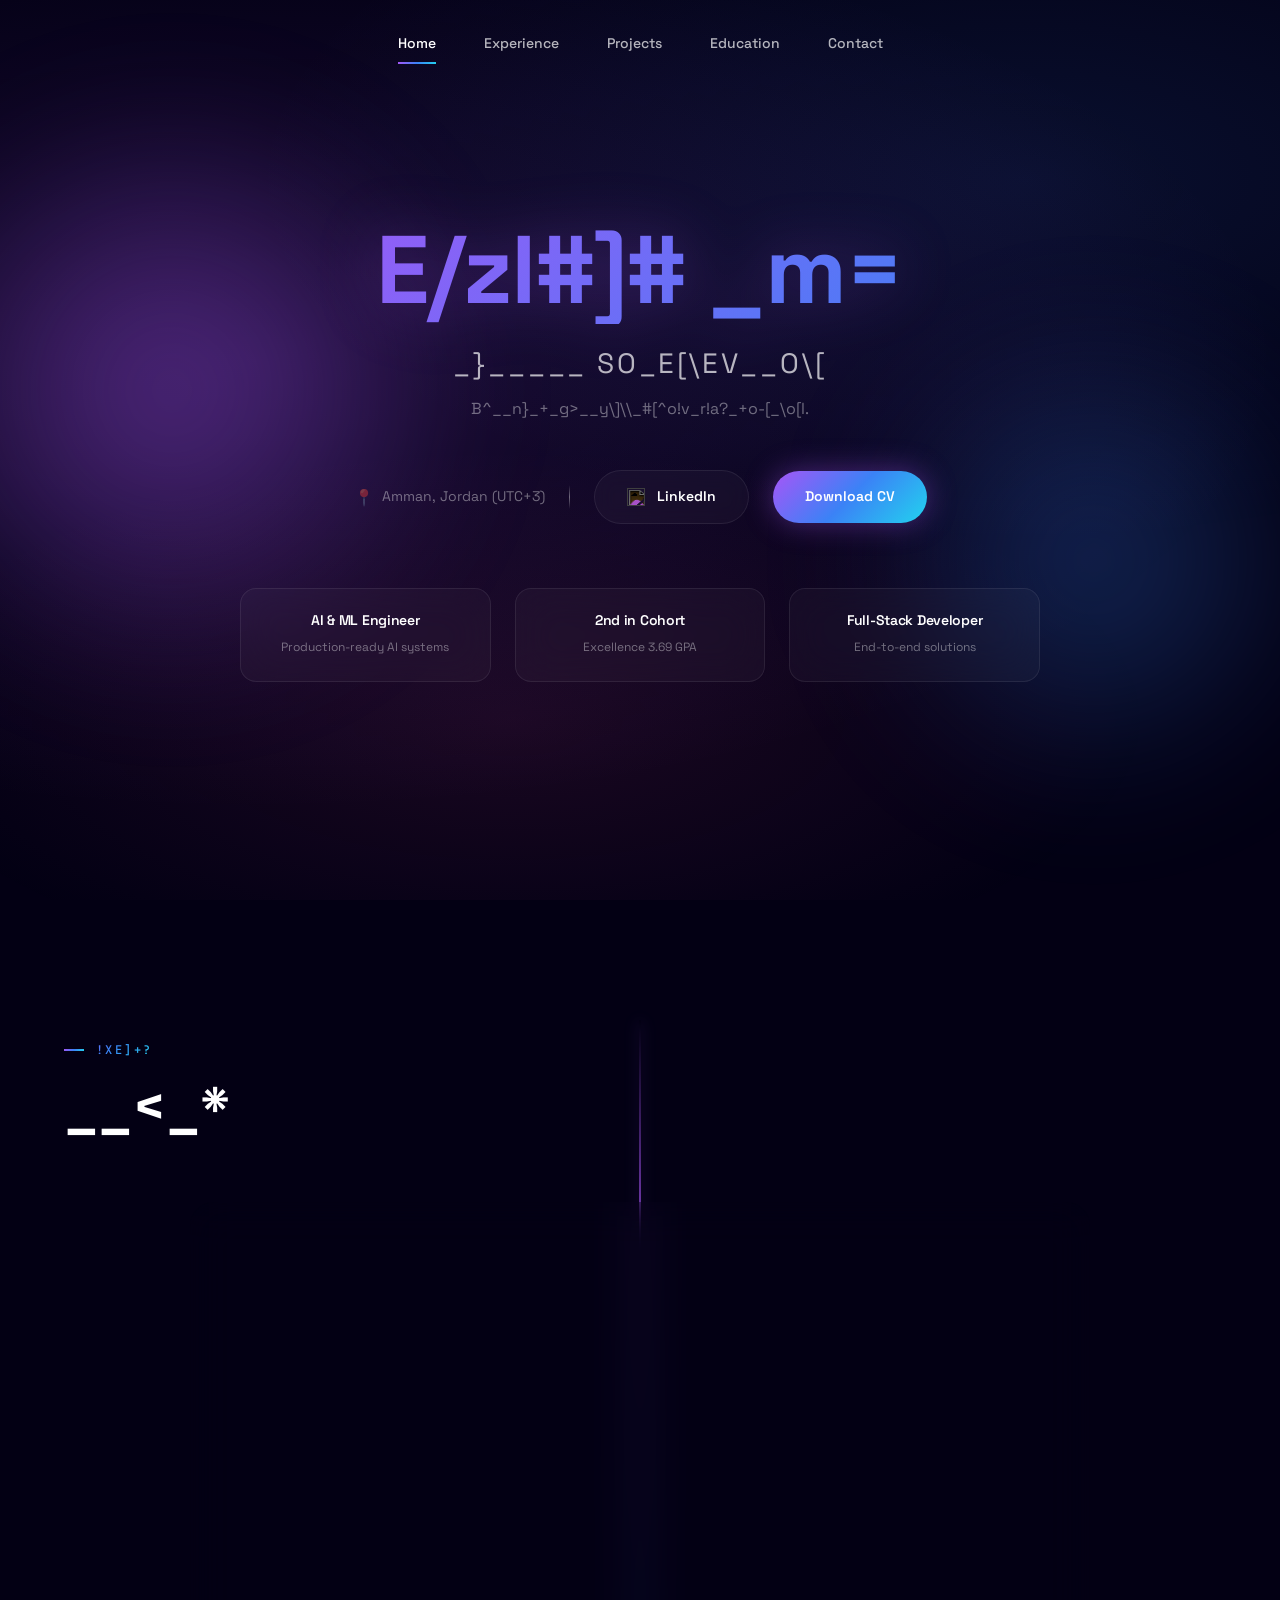
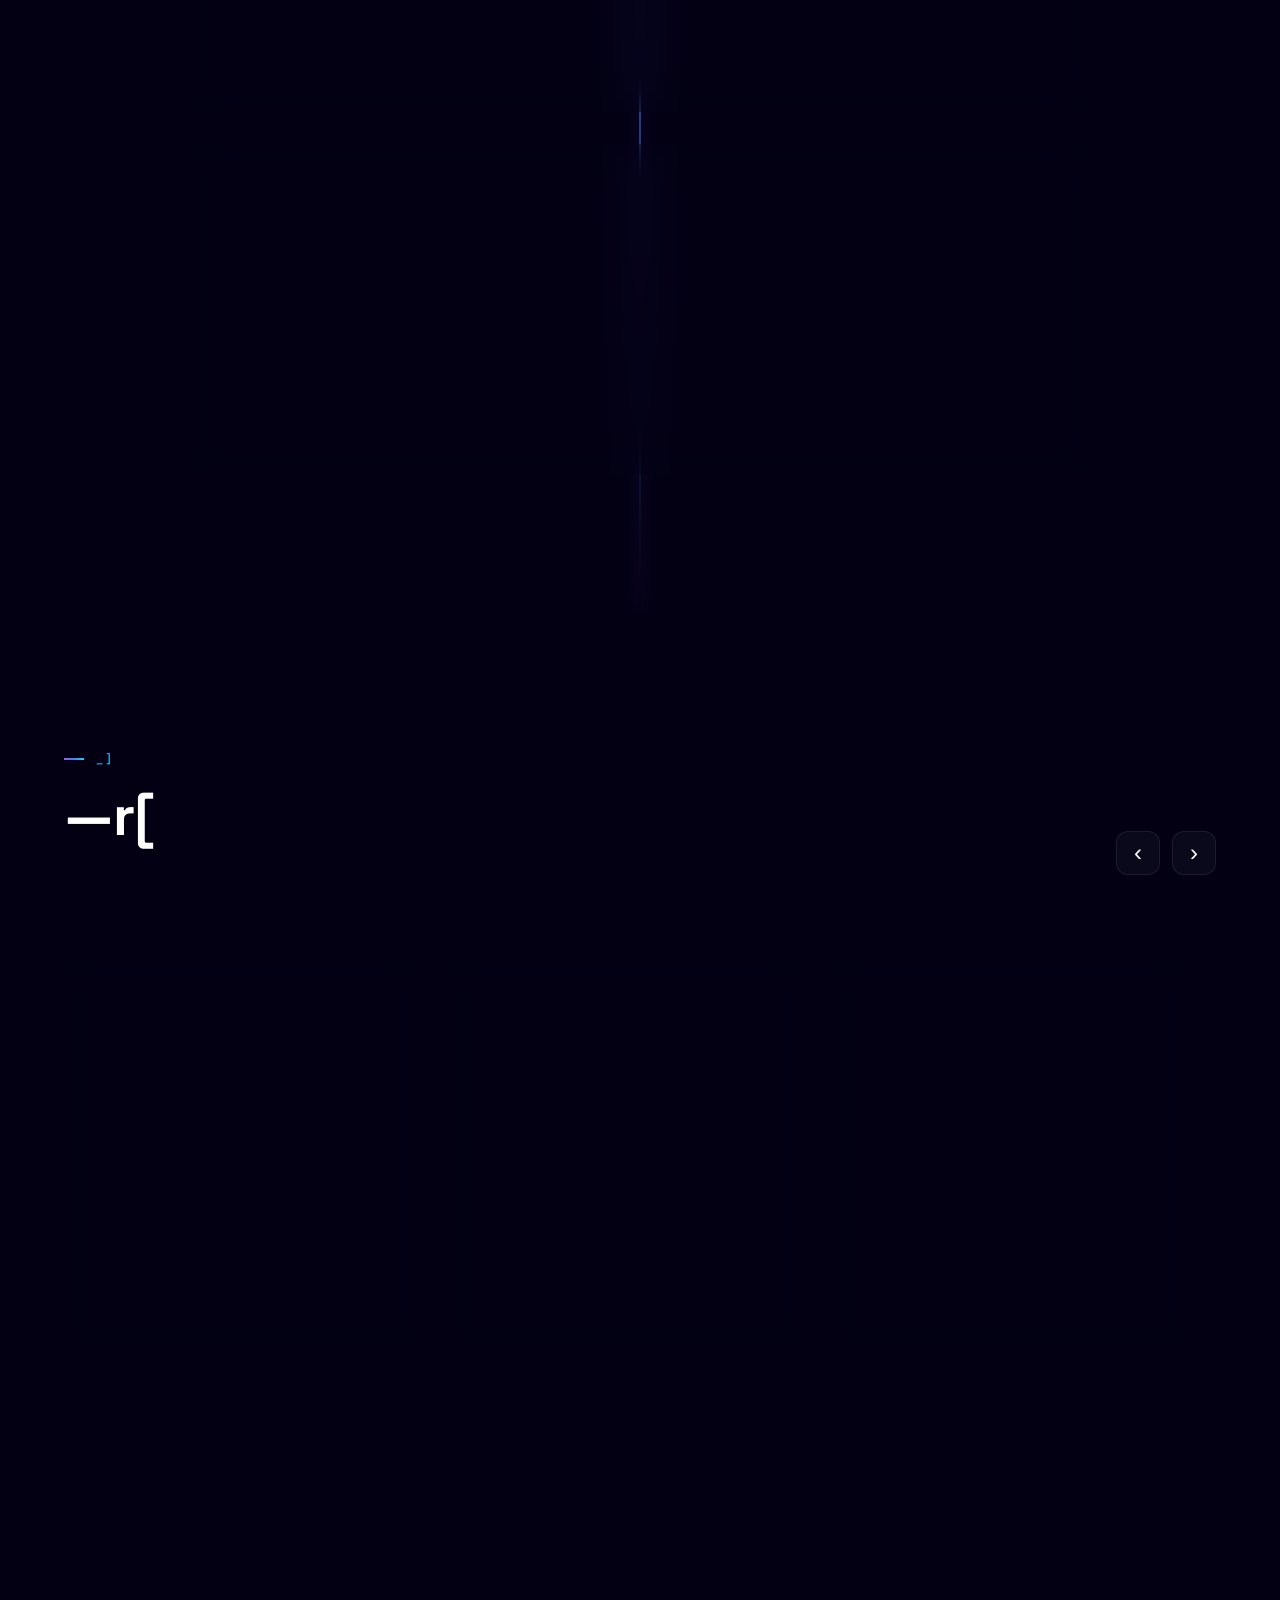
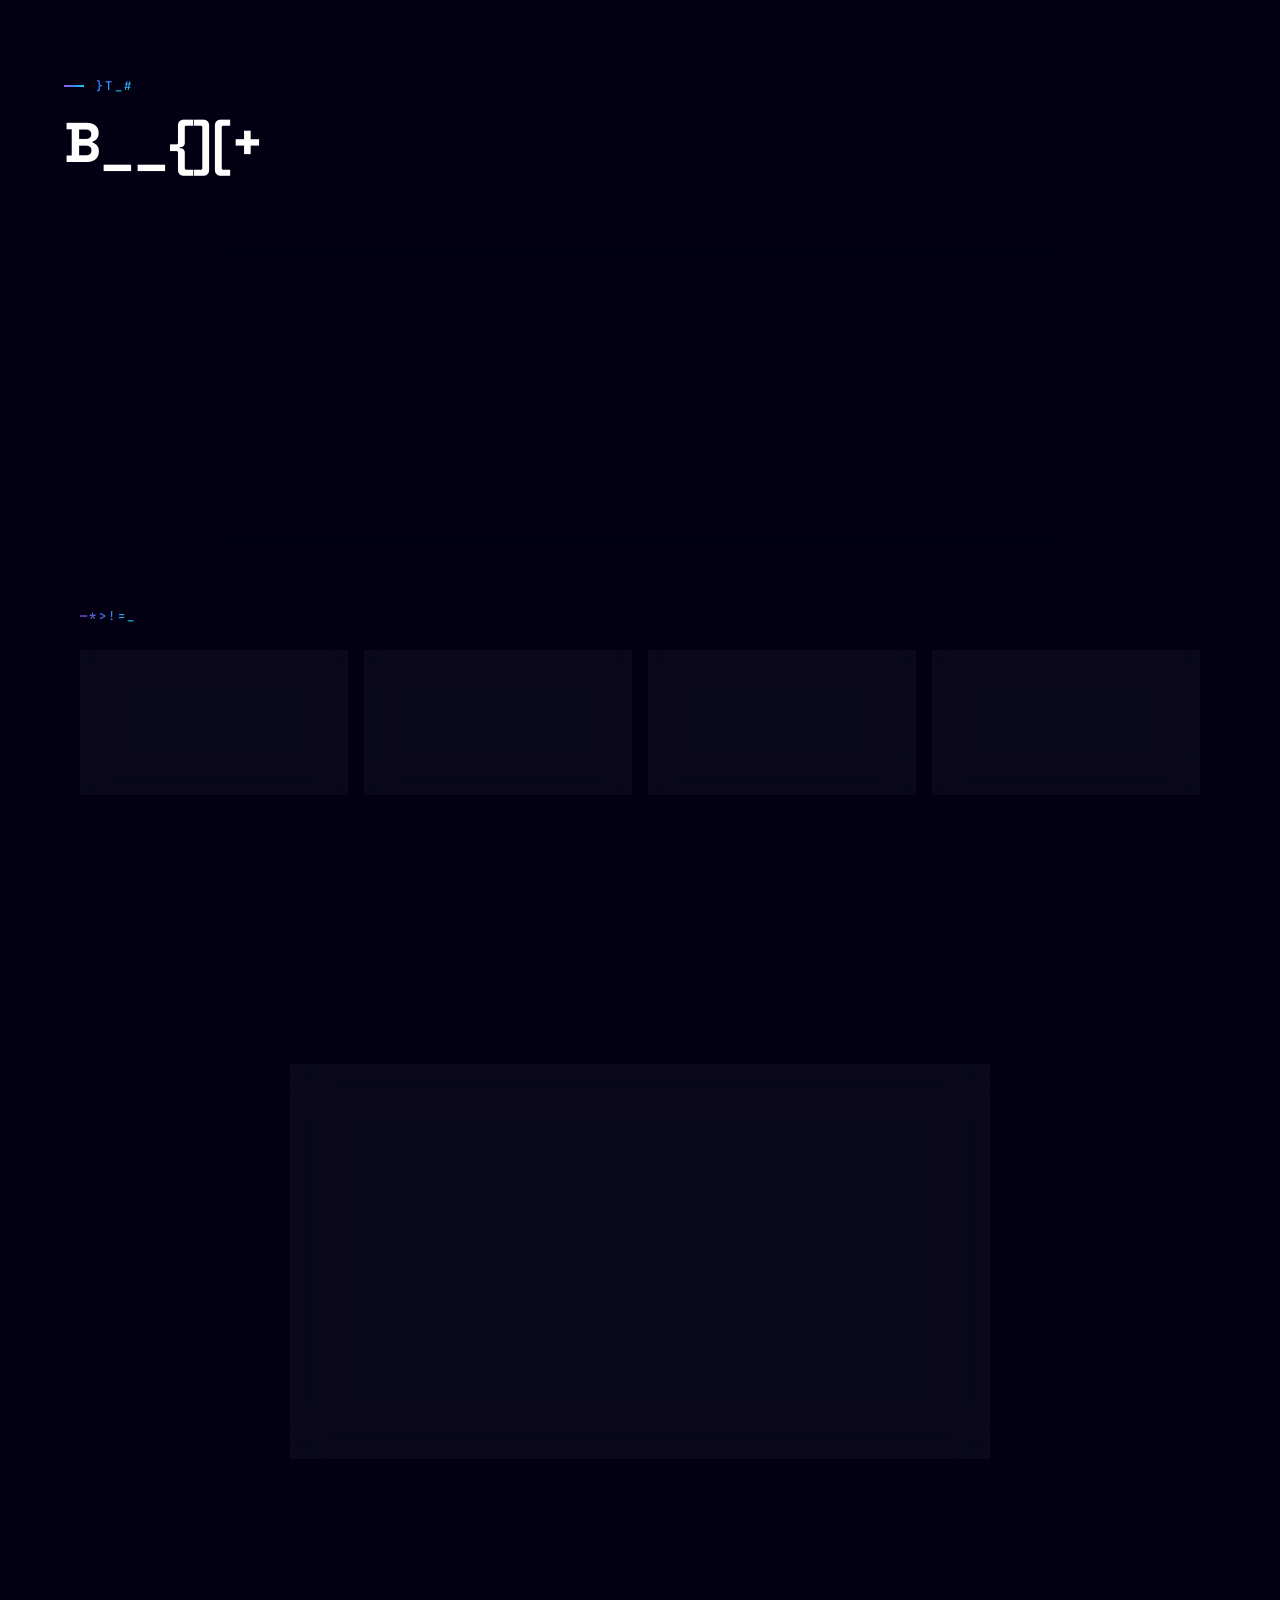
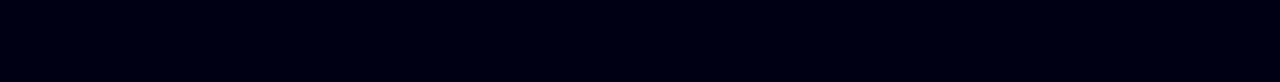
==== index.html @ a1250dee "Update achievements and education highlights in index.html Refined wording and punctuation in the ac" ====
<!DOCTYPE html>
<html lang="en">
<head>
  <meta charset="UTF-8">
  <meta name="viewport" content="width=device-width, initial-scale=1.0">
  <meta name="description" content="Ezzaldeen Hamdan · AI Engineer and Software Developer specializing in production-ready AI systems, machine learning, and full-stack development.">
  <meta name="theme-color" content="#09090b">
  <title>Ezzaldeen Hamdan | AI Engineer</title>
  <link rel="stylesheet" href="styles.css">
</head>
<body>
  <section id="particle-container"></section>

  <header>
    <nav>
      <a href="#hero" class="nav-link">Home</a>
      <a href="#experience" class="nav-link">Experience</a>
      <a href="#projects" class="nav-link">Projects</a>
      <a href="#education" class="nav-link">Education</a>
      <a href="#cta" class="nav-link">Contact</a>
    </nav>
  </header>

  <main>
    <section id="hero">
      <div class="hero-content">
        <h1 class="hero-name">Ezzaldeen Hamdan</h1>
        <p class="hero-title">AI Engineer · Software Developer</p>
        <p class="hero-tagline">Building intelligent systems that solve real-world problems.</p>

        <div class="hero-meta">
          <span class="location fade-in">Amman, Jordan (UTC+3)</span>
          <span class="meta-divider fade-in"></span>
          <a href="https://www.linkedin.com/in/ezzhamdan/" target="_blank" rel="noopener noreferrer" class="btn btn-secondary fade-in">
            <img src="https://cdn.jsdelivr.net/npm/simple-icons@v9/icons/linkedin.svg" alt="" class="icon" aria-hidden="true">
            LinkedIn
          </a>
          <a href="Ezzaldeen_Hamdan_AI_Engineer_CV.pdf" download class="btn btn-primary fade-in">
            Download CV
          </a>
        </div>

        <div class="hero-cards-wrapper">
          <div class="highlights">
            <div class="highlight-card fade-in">
              <h3>AI & ML Engineer</h3>
              <p>Production-ready AI systems</p>
            </div>
            <div class="highlight-card fade-in">
              <h3>2nd in Cohort</h3>
              <p>Excellence 3.69 GPA</p>
            </div>
            <div class="highlight-card fade-in">
              <h3>Full-Stack Developer</h3>
              <p>End-to-end solutions</p>
            </div>
          </div>
        </div>
      </div>
    </section>

    <section id="experience">
      <div class="container">
        <span class="section-label">Experience</span>
        <h2 class="section-title">Where I've Worked</h2>

        <div class="experience-list">
          <article class="experience-card fade-in">
            <div class="card-top-section">
              <img src="images/Altibbi.png" alt="Altibbi Logo" class="company-logo">
              <div class="card-header-info">
                <div class="experience-header">
                  <div>
                    <h3>Artificial Intelligence Engineer</h3>
                    <p class="experience-company">Altibbi</p>
                  </div>
                  <span class="experience-period">Sep 2025 – Jan 2026</span>
                </div>
                <div class="tech-tags">
                  <span class="tech-tag">NLP</span>
                  <span class="tech-tag">LLM</span>
                  <span class="tech-tag">RAG</span>
                  <span class="tech-tag">MLOps</span>
                  <span class="tech-tag">Python</span>
                  <span class="tech-tag">Docker</span>
                </div>
              </div>
            </div>
            <ul class="achievements">              
              <li>Built ETL pipeline for 10+ MySQL tables with data cleaning, content consolidation, and resumable processing.</li>
              <li>Created embedding workflow with batching, hashing, caching, and storage of 100k+ vectors in ChromaDB.</li>
              <li>Reduced detection from 3 hours to 15 minutes by building rapid engine with cosine similarity and star clustering.</li>
              <li>Added safeguards, read-only DB access, metadata handling, Streamlit UI, and config-based automated runs.</li>
              <li>Built web-scraping pipeline to collect and chunk 15,000+ Altibbi news and articles with fault tolerance.</li>
              <li>Designed and deployed embedding pipeline storing vectors in both Milvus and Qdrant for semantic search.</li>
              <li> Implemented 3-layer RAG stack (classification, refinement, retrieval) with OpenAI models and source citation.</li>
              <li>Set up CI/CD with Jenkins and Bitbucket, integrating Docker-based builds to streamline deployment.</li>
            </ul>
          </article>

          <article class="experience-card fade-in">
            <div class="card-top-section">
              <img src="images/IIAB.png" alt="IIAB Logo" class="company-logo">
              <div class="card-header-info">
                <div class="experience-header">
                  <div>
                    <h3>Rotational Intern</h3>
                    <p class="experience-company">Islamic International Arab Bank</p>
                  </div>
                  <span class="experience-period">Aug 2024 – Sep 2024</span>
                </div>
                <div class="tech-tags">
                  <span class="tech-tag">Oracle</span>
                  <span class="tech-tag">SDLC</span>
                  <span class="tech-tag">Database Admin</span>
                  <span class="tech-tag">Security</span>
                </div>
              </div>
            </div>
            <ul class="achievements">
              <li>Assisted in Oracle 21c installation, learned Oracle RAC, and managed backups, LTO tapes, and card issuance.</li>
              <li>Gained experience in SDLC, database administration, and middleware integration across APIs and mobile platforms.</li>
              <li>Collaborated with Quality Control on testing, iMAL, and security frameworks like ArcSight and intrusion prevention.</li>
            </ul>
          </article>
        </div>
      </div>
    </section>

    <section id="projects">
      <div class="container">
        <span class="section-label">Projects</span>
        <h2 class="section-title">Featured Work</h2>

        <div class="projects-carousel">
          <div class="carousel-controls">
            <button class="carousel-btn prev" type="button" aria-label="Previous projects">
              <span aria-hidden="true">‹</span>
            </button>
            <button class="carousel-btn next" type="button" aria-label="Next projects">
              <span aria-hidden="true">›</span>
            </button>
          </div>

          <div class="carousel-track" aria-live="polite">
            <article class="project-card fade-in">
              <div class="project-badge">
                <img src="images/Altibbi.png" alt="Altibbi Logo">
                Associated with Altibbi
              </div>
              <div class="project-header">
                <h3>Duplicates Detector System</h3>
                <div class="project-links">
                  <a href="https://github.com/EzzoHamdan/duplicate-detection-platform" target="_blank" rel="noopener noreferrer" class="project-link" aria-label="GitHub Repository">
                    <img src="https://cdn.jsdelivr.net/npm/simple-icons@v9/icons/github.svg" alt="">
                  </a>
                </div>
              </div>
              <p class="project-description">High-performance system with cosine similarity and star clustering to identify overlapping content, handling 100k+ vectors.</p>
              <div class="tech-stack">
                <span>Python</span>
                <span>Streamlit</span>
                <span>ChromaDB</span>
                <span>Docker</span>
              </div>
            </article>

            <article class="project-card fade-in">
              <div class="project-badge">
                <img src="images/Altibbi.png" alt="Altibbi Logo">
                Associated with Altibbi
              </div>
              <div class="project-header">
                <h3>Medical RAG Chatbot</h3>
                <div class="project-links">
                  <a href="https://github.com/EzzoHamdan/MedicalChatbot" target="_blank" rel="noopener noreferrer" class="project-link" aria-label="GitHub Repository">
                    <img src="https://cdn.jsdelivr.net/npm/simple-icons@v9/icons/github.svg" alt="">
                  </a>
                </div>
              </div>
              <p class="project-description">3-layer RAG stack (classification, refinement, retrieval) with OpenAI models and strict source citation for healthcare.</p>
              <div class="tech-stack">
                <span>Python</span>
                <span>MongoDB</span>
                <span>Milvus</span>
                <span>Jenkins</span>
              </div>
            </article>

            <article class="project-card fade-in">
              <div class="project-badge">
                <img src="images/AAU.png" alt="AAU Logo">
                Graduation Project
              </div>
              <div class="project-header">
                <h3>Uni-Archives</h3>
                <div class="project-links">
                  <a href="https://github.com/Uni-Archives" target="_blank" rel="noopener noreferrer" class="project-link" aria-label="GitHub Repository">
                    <img src="https://cdn.jsdelivr.net/npm/simple-icons@v9/icons/github.svg" alt="">
                  </a>
                </div>
              </div>
              <p class="project-description">Academic content-sharing platform utilizing GPT models and OCR for material analysis, with integrated payment systems.</p>
              <div class="tech-stack">
                <span>.NET Core</span>
                <span>SQL Server</span>
                <span>Bootstrap</span>
                <span>C#</span>
              </div>
            </article>

            <article class="project-card fade-in">
              <div class="project-header">
                <h3>AI Learning Engine</h3>
                <div class="project-links">
                  <a href="https://ai-learning-engine.streamlit.app/" target="_blank" rel="noopener noreferrer" class="project-link" aria-label="Live Demo">
                    <img src="https://cdn.jsdelivr.net/npm/simple-icons@v9/icons/streamlit.svg" alt="">
                  </a>
                  <a href="https://github.com/EzzoHamdan/AI-Learning-Engine" target="_blank" rel="noopener noreferrer" class="project-link" aria-label="GitHub Repository">
                    <img src="https://cdn.jsdelivr.net/npm/simple-icons@v9/icons/github.svg" alt="">
                  </a>
                </div>
              </div>
              <p class="project-description">Learning engine that transforms PDFs, Word, and PPTs into personalized study materials and exams. Features multi-model support and adaptive tools to drive deeper learning.</p>
              <div class="tech-stack">
                <span>Python</span>
                <span>LangChain</span>
                <span>Streamlit</span>
                <span>OpenAI</span>
              </div>
            </article>

            <article class="project-card fade-in">
              <div class="project-badge">
                <img src="images/AAU.png" alt="AAU Logo">
                University Project
              </div>
              <div class="project-header">
                <h3>SecureScope</h3>
                <div class="project-links">
                  <a href="https://github.com/EzzoHamdan/SecureScope" target="_blank" rel="noopener noreferrer" class="project-link" aria-label="GitHub Repository">
                    <img src="https://cdn.jsdelivr.net/npm/simple-icons@v9/icons/github.svg" alt="">
                  </a>
                </div>
              </div>
              <p class="project-description">ML-enhanced Intrusion Detection System analyzing real-time network traffic using PyShark and LightGBM.</p>
              <div class="tech-stack">
                <span>Python</span>
                <span>Machine Learning</span>
                <span>PyShark</span>
              </div>
            </article>
          </div>
        </div>
      </div>
    </section>

    <section id="education">
      <div class="container">
        <span class="section-label">Education</span>
        <h2 class="section-title">Background & Credentials</h2>

        <div class="education-layout">
          <div class="education-primary fade-in">
            <div class="card-top-section">
              <img src="images/AAU.png" alt="AAU Logo" class="company-logo">
              <div class="card-header-info">
                <div class="experience-header">
                  <div>
                    <h3>B.Sc. in Computer Science</h3>
                    <p class="edu-institution">Al-Ahliyya Amman University</p>
                  </div>
                  <span class="experience-period">2021 – 2025</span>
                </div>
                <div class="edu-meta">
                  <span class="edu-badge highlight">GPA: 3.69</span>
                </div>
              </div>
            </div>
            <ul class="edu-highlights">
              <li>Ranked 2nd in CS cohort and one of three students with an Excellence GPA.</li>
              <li>Awarded a merit-based partial academic scholarship.</li>
              <li>Member of AAU IT and the Data Science & AI Clubs.</li>
            </ul>
          </div>

          <div class="certifications-section">
            <p class="certifications-label">Certifications</p>
            <div class="certifications-grid">
              <div class="cert-card fade-in">
                <div class="cert-header">
                  <h4>Artificial Intelligence</h4>
                  <span class="cert-year">2025</span>
                </div>
                <p class="cert-issuer">Samsung Innovation Campus</p>
                <p class="cert-description">Comprehensive training in AI algorithms and deployment.</p>
              </div>

              <div class="cert-card fade-in">
                <div class="cert-header">
                  <h4>Agentic AI Certificate</h4>
                  <span class="cert-year">2025</span>
                </div>
                <p class="cert-issuer">SHAI</p>
                <p class="cert-description">Advanced specialization in autonomous agent systems.</p>
              </div>

              <div class="cert-card fade-in">
                <div class="cert-header">
                  <h4>GitHub Foundations</h4>
                  <span class="cert-year">2025</span>
                </div>
                <p class="cert-issuer">GitHub</p>
                <p class="cert-description">Core competence in Git version control and collaboration.</p>
              </div>

              <div class="cert-card fade-in">
                <div class="cert-header">
                  <h4>EF SET English Certificate</h4>
                  <span class="cert-year">2023</span>
                </div>
                <p class="cert-issuer">EF SET – C2 Proficient</p>
                <p class="cert-description">Mastery level English proficiency certification.</p>
              </div>
            </div>
          </div>
        </div>
      </div>
    </section>

    <section id="cta">
      <div class="cta-content">
        <h2>Let's Build Something Meaningful</h2>
        <p>Open to collaborations, full-time opportunities, and interesting projects.</p>

        <div class="cta-links">
          <a href="https://www.linkedin.com/in/ezzhamdan/" target="_blank" rel="noopener noreferrer" class="cta-btn primary">
            <img src="https://cdn.jsdelivr.net/npm/simple-icons@v9/icons/linkedin.svg" alt="">
            Connect on LinkedIn
          </a>
          <a href="https://github.com/EzzoHamdan" target="_blank" rel="noopener noreferrer" class="cta-btn">
            <img src="https://cdn.jsdelivr.net/npm/simple-icons@v9/icons/github.svg" alt="">
            View GitHub
          </a>
          <a href="mailto:devezzham@gmail.com" class="cta-btn">
            <img src="https://cdn.jsdelivr.net/npm/simple-icons@v9/icons/gmail.svg" alt="">
            Send Email
          </a>
        </div>
      </div>
    </section>
  </main>

  <footer>
    <p><span id="year"></span></p>
  </footer>

  <script src="script.js"></script>
</body>
</html>
---- styles.css ----
@import url('https://fonts.googleapis.com/css2?family=Space+Grotesk:wght@300;400;500;600;700&family=JetBrains+Mono:wght@400;500&display=swap');

:root {
  --color-void: #030014;
  --color-deep: #0a0a1a;
  --color-surface: rgba(15, 15, 35, 0.6);
  --color-glass: rgba(255, 255, 255, 0.03);
  --color-glass-border: rgba(255, 255, 255, 0.08);
  --neon-purple: #a855f7;
  --neon-blue: #3b82f6;
  --neon-cyan: #22d3ee;
  --neon-pink: #ec4899;
  --neon-green: #10b981;
  --gradient-hero: linear-gradient(135deg, var(--neon-purple), var(--neon-blue), var(--neon-cyan));
  --gradient-card: linear-gradient(135deg, rgba(168, 85, 247, 0.1), rgba(59, 130, 246, 0.1));
  --gradient-glow: radial-gradient(circle at center, rgba(168, 85, 247, 0.3), transparent 70%);
  --text-primary: #ffffff;
  --text-secondary: rgba(255, 255, 255, 0.7);
  --text-muted: rgba(255, 255, 255, 0.4);
  --font-main: 'Space Grotesk', -apple-system, sans-serif;
  --font-mono: 'JetBrains Mono', monospace;
  --text-hero: clamp(2.5rem, 10vw, 6rem);
  --text-xl: clamp(2rem, 5vw, 3.5rem);
  --text-lg: clamp(1.25rem, 3vw, 1.75rem);
  --text-base: 1rem;
  --text-sm: 0.875rem;
  --text-xs: 0.75rem;
  --section-padding: clamp(5rem, 15vh, 10rem);
  --container-width: 1400px;
  --gap: clamp(1rem, 3vw, 2rem);
}

*,
*::before,
*::after {
  box-sizing: border-box;
  margin: 0;
  padding: 0;
}

html {
  scroll-behavior: smooth;
  scroll-padding-top: 120px;
}

body {
  font-family: var(--font-main);
  font-size: var(--text-base);
  line-height: 1.7;
  color: var(--text-primary);
  background: var(--color-void);
  overflow-x: hidden;
  cursor: default;
}

::selection {
  background: var(--neon-purple);
  color: white;
}

::-webkit-scrollbar {
  width: 8px;
}

::-webkit-scrollbar-track {
  background: var(--color-void);
}

::-webkit-scrollbar-thumb {
  background: linear-gradient(var(--neon-purple), var(--neon-blue));
  border-radius: 10px;
}

body::before {
  content: '';
  position: fixed;
  top: 0;
  left: 0;
  width: 100%;
  height: 100%;
  background: 
    radial-gradient(ellipse 80% 50% at 20% 40%, rgba(168, 85, 247, 0.15), transparent),
    radial-gradient(ellipse 60% 40% at 80% 20%, rgba(59, 130, 246, 0.12), transparent),
    radial-gradient(ellipse 50% 30% at 40% 80%, rgba(236, 72, 153, 0.1), transparent);
  pointer-events: none;
  z-index: -1;
  animation: nebula 20s ease-in-out infinite alternate;
}

@keyframes nebula {
  0% { opacity: 1; transform: scale(1) rotate(0deg); }
  100% { opacity: 0.8; transform: scale(1.1) rotate(3deg); }
}

#particle-container {
  position: fixed;
  top: 0;
  left: 0;
  width: 100%;
  height: 100%;
  z-index: -1;
  pointer-events: none;
}

.spanParticle {
  position: absolute;
  width: 4px;
  height: 4px;
  background: white;
  border-radius: 50%;
  box-shadow: 0 0 0 4px rgba(255, 255, 255, 0.1),
              0 0 0 8px rgba(255, 255, 255, 0.1), 
              0 0 20px rgba(255, 255, 255, 1);
  opacity: 0;
  z-index: 1;
  will-change: transform, opacity;
}

.spanParticle::before {
  content: "";
  position: absolute;
  top: 50%;
  transform: translateY(-50%);
  width: 300px;
  height: 1px;
  background: linear-gradient(90deg, currentColor, transparent);
}

@keyframes animateParticle {
  0% {
    transform: rotate(315deg) translateX(0);
    opacity: 0;
  }
  15% { opacity: 0.2; }
  25% { opacity: 0.5; }
  40% { opacity: 1; }
  65% { opacity: 0.5; }
  75% { opacity: 0.2; }
  85% { opacity: 0; }
  100% {
    transform: rotate(315deg) translateX(-1000px);
  }
}

h1, h2, h3, h4, h5, h6 {
  font-weight: 600;
  line-height: 1.1;
  letter-spacing: -0.02em;
}

a {
  color: inherit;
  text-decoration: none;
  transition: all 0.3s cubic-bezier(0.4, 0, 0.2, 1);
}

ul { list-style: none; }
img { display: block; max-width: 100%; }

.container {
  width: 100%;
  max-width: var(--container-width);
  margin: 0 auto;
  padding: 0 clamp(1.5rem, 5vw, 4rem);
}

section {
  position: relative;
  padding: var(--section-padding) 0;
}

header {
  position: fixed;
  top: 0;
  left: 0;
  right: 0;
  z-index: 1000;
  padding: 1.5rem 0;
  transition: padding 0.5s cubic-bezier(0.4, 0, 0.2, 1);
}

header::before {
  content: '';
  position: absolute;
  top: 0;
  left: 0;
  right: 0;
  bottom: 0;
  background: rgba(3, 0, 20, 0.3);
  backdrop-filter: blur(12px);
  -webkit-backdrop-filter: blur(12px);
  border-bottom: 1px solid var(--color-glass-border);
  opacity: 0;
  z-index: -1;
  transition: all 0.5s cubic-bezier(0.4, 0, 0.2, 1);
}

header.scrolled {
  padding: 1rem 0;
}

header.scrolled::before {
  opacity: 1;
}

nav {
  max-width: var(--container-width);
  margin: 0 auto;
  padding: 0 clamp(1.5rem, 5vw, 4rem);
  display: flex;
  justify-content: center;
  gap: 3rem;
}

.nav-link {
  position: relative;
  font-size: var(--text-sm);
  font-weight: 500;
  color: var(--text-secondary);
  padding: 0.5rem 0;
  overflow: hidden;
}

.nav-link::before {
  content: '';
  position: absolute;
  bottom: 0;
  left: 50%;
  width: 0;
  height: 2px;
  background: var(--gradient-hero);
  transition: all 0.4s cubic-bezier(0.4, 0, 0.2, 1);
  transform: translateX(-50%);
}

.nav-link:hover,
.nav-link.active {
  color: var(--text-primary);
}

.nav-link:hover::before,
.nav-link.active::before {
  width: 100%;
}

.nav-link::after {
  content: attr(data-text);
  position: absolute;
  top: 0;
  left: 0;
  width: 100%;
  padding: 0.5rem 0;
  background: var(--gradient-hero);
  -webkit-background-clip: text;
  background-clip: text;
  -webkit-text-fill-color: transparent;
  clip-path: inset(100% 0 0 0);
  transition: clip-path 0.4s cubic-bezier(0.4, 0, 0.2, 1);
}

.nav-link:hover::after {
  clip-path: inset(0 0 0 0);
}

main {
  position: relative;
}

#hero {
  min-height: 100vh;
  display: flex;
  align-items: center;
  justify-content: center;
  position: relative;
  overflow: hidden;
}

#hero::before {
  content: '';
  position: absolute;
  width: 600px;
  height: 600px;
  border-radius: 50%;
  background: radial-gradient(circle, rgba(168, 85, 247, 0.4), transparent 70%);
  top: 10%;
  left: -10%;
  filter: blur(60px);
  animation: float 8s ease-in-out infinite;
}

#hero::after {
  content: '';
  position: absolute;
  width: 500px;
  height: 500px;
  border-radius: 50%;
  background: radial-gradient(circle, rgba(59, 130, 246, 0.3), transparent 70%);
  bottom: 10%;
  right: -5%;
  filter: blur(60px);
  animation: float 10s ease-in-out infinite reverse;
}

@keyframes float {
  0%, 100% { transform: translate(0, 0) scale(1); }
  33% { transform: translate(30px, -30px) scale(1.05); }
  66% { transform: translate(-20px, 20px) scale(0.95); }
}

.hero-content {
  position: relative;
  z-index: 1;
  text-align: center;
  max-width: 1000px;
  width: 100%;
  padding: 0 2rem;
}

.hero-name {
  font-size: var(--text-hero);
  font-weight: 700;
  background: var(--gradient-hero);
  -webkit-background-clip: text;
  background-clip: text;
  -webkit-text-fill-color: transparent;
  background-size: 200% auto;
  animation: gradient-shift 4s ease infinite;
  margin-bottom: 1rem;
  filter: drop-shadow(0 0 30px rgba(168, 85, 247, 0.3));
}

@keyframes gradient-shift {
  0%, 100% { background-position: 0% center; }
  50% { background-position: 100% center; }
}

.hero-title {
  font-size: var(--text-lg);
  font-weight: 400;
  color: var(--text-secondary);
  margin-bottom: 0.5rem;
  letter-spacing: 0.1em;
  text-transform: uppercase;
}

.hero-tagline {
  font-size: var(--text-base);
  color: var(--text-muted);
  max-width: 700px;
  margin: 0 auto 3rem;
}

.hero-meta {
  display: flex;
  align-items: center;
  justify-content: center;
  gap: 1.5rem;
  flex-wrap: wrap;
  margin-bottom: 4rem;
}

.location {
  font-size: var(--text-sm);
  color: var(--text-muted);
  display: flex;
  align-items: center;
  gap: 0.5rem;
}

.location::before {
  content: '📍';
  font-size: 1rem;
}

.meta-divider {
  width: 1px;
  height: 24px;
  background: linear-gradient(transparent, var(--text-muted), transparent);
}

.btn {
  display: inline-flex;
  align-items: center;
  gap: 0.75rem;
  padding: 0.875rem 2rem;
  font-size: var(--text-sm);
  font-weight: 600;
  border-radius: 100px;
  position: relative;
  overflow: hidden;
  transition: all 0.4s cubic-bezier(0.4, 0, 0.2, 1);
}

.btn::before {
  content: '';
  position: absolute;
  inset: 0;
  background: var(--gradient-hero);
  opacity: 0;
  transition: opacity 0.4s;
}

.btn-primary {
  background: var(--gradient-hero);
  color: white;
  box-shadow: 0 0 30px rgba(168, 85, 247, 0.4);
}

.btn-primary:hover {
  transform: translateY(-3px) scale(1.02);
  box-shadow: 0 0 50px rgba(168, 85, 247, 0.6);
}

.btn-secondary {
  background: var(--color-glass);
  border: 1px solid var(--color-glass-border);
  color: var(--text-primary);
  backdrop-filter: blur(10px);
}

.btn-secondary:hover {
  background: rgba(255, 255, 255, 0.1);
  border-color: var(--neon-purple);
  transform: translateY(-3px);
  box-shadow: 0 0 30px rgba(168, 85, 247, 0.2);
}

.btn .icon {
  width: 18px;
  height: 18px;
  filter: invert(1);
}

.hero-cards-wrapper {
  width: 100%;
  display: flex;
  justify-content: center;
}

.highlights {
  display: grid;
  grid-template-columns: repeat(3, 1fr);
  gap: 1.5rem;
  width: 100%;
  max-width: 800px;
  margin: 0 auto;
}

.highlight-card h3 {
  position: relative;
  font-size: var(--text-sm);
  font-weight: 600;
  margin-bottom: 0.5rem;
  color: var(--text-primary);
}

.highlight-card:hover h3 {
  background: var(--gradient-hero);
  -webkit-background-clip: text;
  background-clip: text;
  -webkit-text-fill-color: transparent;
}

.highlight-card p {
  position: relative;
  font-size: var(--text-xs);
  color: var(--text-muted);
}

.section-label {
  display: inline-block;
  font-family: var(--font-mono);
  font-size: var(--text-xs);
  font-weight: 500;
  text-transform: uppercase;
  letter-spacing: 0.2em;
  background: var(--gradient-hero);
  -webkit-background-clip: text;
  background-clip: text;
  -webkit-text-fill-color: transparent;
  margin-bottom: 1rem;
  position: relative;
  padding-left: 2rem;
}

.section-label::before {
  content: '';
  position: absolute;
  left: 0;
  top: 50%;
  width: 1.25rem;
  height: 2px;
  background: var(--gradient-hero);
  transform: translateY(-50%);
}

.section-title {
  font-size: var(--text-xl);
  font-weight: 700;
  margin-bottom: 4rem;
  color: var(--text-primary);
}

#experience {
  position: relative;
}

#experience::before {
  content: '';
  position: absolute;
  left: 50%;
  top: 120px;
  bottom: 0;
  width: 2px;
  background: linear-gradient(
    180deg,
    transparent 0%,
    rgba(168, 85, 247, 0.6) 15%,
    rgba(59, 130, 246, 0.6) 50%,
    transparent 100%
  );
  transform: translateX(-50%);
  box-shadow: 0 0 15px rgba(168, 85, 247, 0.3);
}

.experience-list {
  display: flex;
  flex-direction: column;
  gap: 2rem;
  position: relative;
  max-width: 900px;
  width: 100%;
  margin: 0 auto;
}

.experience-card {
  display: flex;
  flex-direction: column;
}

.experience-content {
  display: none;
}

.experience-header {
  display: flex;
  justify-content: space-between;
  align-items: flex-start;
  gap: 1rem;
  margin-bottom: 0.5rem;
  flex-wrap: wrap;
}

.card-top-section {
  display: flex;
  gap: 2rem;
  align-items: flex-start;
}

.card-header-info {
  flex: 1;
}

.experience-card .achievements,
.education-primary .edu-highlights {
  margin-top: 1.5rem;
  width: 100%;
}

.experience-card h3 {
  font-size: var(--text-lg);
  font-weight: 600;
  color: var(--text-primary);
}

.experience-company {
  font-size: var(--text-base);
  color: var(--text-secondary);
  margin-top: 0.25rem;
  font-weight: 500;
}

.experience-period {
  font-family: var(--font-mono);
  font-size: var(--text-xs);
  color: var(--text-muted);
  padding: 0.5rem 1rem;
  background: var(--color-glass);
  border: 1px solid var(--color-glass-border);
  border-radius: 100px;
}

.tech-tags {
  display: flex;
  flex-wrap: wrap;
  gap: 0.5rem;
  margin-bottom: 1.5rem;
}

.tech-tag {
  font-family: var(--font-mono);
  font-size: var(--text-xs);
  padding: 0.4rem 0.875rem;
  background: rgba(168, 85, 247, 0.1);
  border: 1px solid rgba(168, 85, 247, 0.2);
  border-radius: 100px;
  color: var(--neon-purple);
  transition: all 0.3s;
}

.tech-tag:hover {
  background: rgba(168, 85, 247, 0.2);
  box-shadow: 0 0 20px rgba(168, 85, 247, 0.3);
}

.achievements {
  display: flex;
  flex-direction: column;
  gap: 0.75rem;
}

.achievements li {
  position: relative;
  padding-left: 1.5rem;
  font-size: var(--text-sm);
  color: var(--text-secondary);
}

.achievements li::before {
  content: '→';
  position: absolute;
  left: 0;
  color: var(--neon-purple);
  font-weight: bold;
}

#projects {
  position: relative;
}

.projects-carousel {
  position: relative;
}

.carousel-controls {
  position: absolute;
  top: -5rem;
  right: 0;
  display: flex;
  gap: 0.75rem;
}

.carousel-btn {
  width: 44px;
  height: 44px;
  display: grid;
  place-items: center;
  border-radius: 12px;
  background: var(--color-glass);
  border: 1px solid var(--color-glass-border);
  color: var(--text-primary);
  font-size: 1.5rem;
  transition: all 0.3s;
  cursor: pointer;
}

.carousel-btn:hover {
  background: rgba(255, 255, 255, 0.1);
  border-color: rgba(168, 85, 247, 0.4);
  box-shadow: 0 0 20px rgba(168, 85, 247, 0.2);
  transform: translateY(-2px);
}

.carousel-track {
  display: flex;
  gap: 2rem;
  overflow-x: auto;
  scroll-snap-type: x mandatory;
  padding: 3rem 1rem;
  scrollbar-width: none;
}

.carousel-track::-webkit-scrollbar {
  display: none;
}

.project-card,
.experience-card,
.education-primary {
  position: relative;
  padding: 2.5rem;
  background: var(--color-glass);
  backdrop-filter: blur(20px);
  -webkit-backdrop-filter: blur(20px);
  border: 1px solid var(--color-glass-border);
  border-radius: 24px;
  overflow: visible;
  transition: all 0.5s cubic-bezier(0.4, 0, 0.2, 1);
}

.project-card {
  display: flex;
  flex-direction: column;
  scroll-snap-align: start;
  flex: 0 0 calc((100% - 4rem) / 3);
}

.project-badge {
  position: absolute;
  top: 0;
  right: 1.5rem;
  transform: translateY(-50%);
  display: inline-flex;
  align-items: center;
  gap: 0.5rem;
  padding: 0.4rem 0.75rem;
  border-radius: 999px;
  background: rgba(3, 0, 20, 0.7);
  border: 1px solid rgba(168, 85, 247, 0.3);
  font-family: var(--font-mono);
  font-size: var(--text-xs);
  color: var(--text-primary);
  backdrop-filter: blur(10px);
  -webkit-backdrop-filter: blur(10px);
  box-shadow: 0 0 20px rgba(168, 85, 247, 0.2);
  z-index: 2;
}

.project-badge img {
  width: 20px;
  height: 20px;
  object-fit: contain;
}

.project-card::before,
.experience-card::before,
.education-primary::before {
  content: '';
  position: absolute;
  inset: -2px;
  background: var(--gradient-hero);
  border-radius: 26px;
  opacity: 0;
  z-index: -1;
  transition: opacity 0.5s;
}

.project-card::after,
.experience-card::after,
.education-primary::after {
  content: '';
  position: absolute;
  inset: 0;
  background: var(--color-deep);
  border-radius: 24px;
  z-index: -1;
}

.project-card:hover,
.experience-card:hover,
.education-primary:hover {
  transform: translateY(-5px) rotateX(2deg);
  box-shadow: 0 20px 40px -10px rgba(168, 85, 247, 0.3);
}

.project-card:hover::before,
.experience-card:hover::before,
.education-primary:hover::before {
  opacity: 1;
  animation: rotate-gradient 3s linear infinite;
}

@keyframes rotate-gradient {
  0% { filter: hue-rotate(0deg); }
  100% { filter: hue-rotate(360deg); }
}

.project-header {
  display: flex;
  justify-content: space-between;
  align-items: flex-start;
  gap: 1rem;
  margin-bottom: 1rem;
}

.project-card h3 {
  font-size: var(--text-lg);
  font-weight: 600;
  color: var(--text-primary);
  transition: all 0.3s;
}

.project-card:hover h3,
.experience-card:hover h3,
.education-primary:hover h3 {
  background: var(--gradient-hero);
  -webkit-background-clip: text;
  background-clip: text;
  -webkit-text-fill-color: transparent;
}

.project-links {
  display: flex;
  gap: 0.5rem;
}

.project-link {
  width: 40px;
  height: 40px;
  display: flex;
  align-items: center;
  justify-content: center;
  background: var(--color-glass);
  border: 1px solid var(--color-glass-border);
  border-radius: 12px;
  transition: all 0.3s;
}

.project-link:hover {
  background: var(--neon-purple);
  border-color: var(--neon-purple);
  transform: scale(1.1);
  box-shadow: 0 0 20px rgba(168, 85, 247, 0.5);
}

.project-link img {
  width: 18px;
  height: 18px;
  filter: invert(1);
}

.project-description {
  font-size: var(--text-sm);
  color: var(--text-secondary);
  flex: 1;
  margin-bottom: 1.5rem;
  line-height: 1.8;
}

.tech-stack {
  display: flex;
  flex-wrap: wrap;
  gap: 0.5rem;
}

.tech-stack span {
  font-family: var(--font-mono);
  font-size: var(--text-xs);
  padding: 0.4rem 0.75rem;
  background: rgba(59, 130, 246, 0.1);
  border: 1px solid rgba(59, 130, 246, 0.2);
  border-radius: 6px;
  color: var(--neon-blue);
}

#education {
  position: relative;
}

.education-layout {
  display: flex;
  flex-direction: column;
  gap: 3rem;
}

.education-primary {
  display: flex;
  flex-direction: column;
  position: relative;
  max-width: 900px;
  width: 100%;
  margin: 0 auto;
}

.edu-icon {
  font-size: 4rem;
  line-height: 1;
  filter: drop-shadow(0 0 20px rgba(168, 85, 247, 0.5));
}

.company-logo {
  width: 80px;
  height: 80px;
  object-fit: contain;
  filter: drop-shadow(0 0 10px rgba(168, 85, 247, 0.3));
  border-radius: 8px;
}

.edu-content {
  flex: 1;
}

.edu-content h3 {
  font-size: var(--text-lg);
  font-weight: 600;
  margin-bottom: 0.5rem;
}

.edu-institution {
  font-size: var(--text-base);
  color: var(--text-secondary);
  margin-top: 0.25rem;
  font-weight: 500;
}

.edu-meta {
  display: flex;
  gap: 0.75rem;
  flex-wrap: wrap;
  margin-bottom: 1.5rem;
}

.edu-badge {
  font-family: var(--font-mono);
  font-size: var(--text-xs);
  padding: 0.5rem 1rem;
  background: var(--color-glass);
  border: 1px solid var(--color-glass-border);
  border-radius: 100px;
  color: var(--text-secondary);
}

.edu-badge.highlight {
  background: linear-gradient(135deg, rgba(16, 185, 129, 0.2), rgba(34, 211, 238, 0.2));
  border-color: rgba(16, 185, 129, 0.3);
  color: var(--neon-green);
  font-weight: 600;
}

.edu-highlights {
  display: flex;
  flex-direction: column;
  gap: 0.5rem;
}

.edu-highlights li {
  position: relative;
  padding-left: 1.5rem;
  font-size: var(--text-sm);
  color: var(--text-secondary);
}

.edu-highlights li::before {
  content: '→';
  position: absolute;
  left: 0;
  color: var(--neon-purple);
  font-weight: bold;
}

.certifications-section {
  padding: 0 1rem;
}

.certifications-label {
  display: inline-block;
  font-family: var(--font-mono);
  font-size: var(--text-xs);
  font-weight: 500;
  text-transform: uppercase;
  letter-spacing: 0.2em;
  background: var(--gradient-hero);
  -webkit-background-clip: text;
  background-clip: text;
  -webkit-text-fill-color: transparent;
  margin-bottom: 1.5rem;
  position: relative;
}

.certifications-grid {
  display: grid;
  grid-template-columns: repeat(4, 1fr);
  gap: 1rem;
}

.cert-card,
.highlight-card {
  padding: 1.5rem;
  background: var(--color-glass);
  backdrop-filter: blur(20px);
  -webkit-backdrop-filter: blur(20px);
  border: 1px solid var(--color-glass-border);
  border-radius: 16px;
  transition: all 0.4s cubic-bezier(0.4, 0, 0.2, 1);
  position: relative;
  overflow: hidden;
}

.cert-card::before,
.highlight-card::before {
  content: '';
  position: absolute;
  top: 0;
  left: 0;
  right: 0;
  height: 3px;
  background: var(--gradient-hero);
  transform: scaleX(0);
  transform-origin: left;
  transition: transform 0.4s;
}

.cert-card:hover,
.highlight-card:hover {
  transform: translateY(-5px);
  border-color: rgba(168, 85, 247, 0.3);
}

.cert-card:hover::before,
.highlight-card:hover::before {
  transform: scaleX(1);
}

.cert-header {
  display: flex;
  justify-content: space-between;
  align-items: center;
  gap: 1rem;
}

.cert-card h4 {
  font-size: var(--text-sm);
  font-weight: 600;
  color: var(--text-primary);
  line-height: 1.2;
  margin: 0;
}

.cert-card:hover h4 {
  background: var(--gradient-hero);
  -webkit-background-clip: text;
  background-clip: text;
  -webkit-text-fill-color: transparent;
}

.cert-issuer {
  font-size: var(--text-xs);
  color: var(--text-muted);
  margin-bottom: 0.5rem;
  margin-top: -0.25rem;
}

.cert-year {
  font-family: var(--font-mono);
  font-size: var(--text-xs);
  color: var(--text-muted);
  padding: 0.25rem 0.75rem;
  background: var(--color-glass);
  border: 1px solid var(--color-glass-border);
  border-radius: 100px;
}

.cert-description {
  font-size: var(--text-xs);
  color: var(--text-secondary);
  margin-top: 0.5rem;
  line-height: 1.5;
  display: -webkit-box;
  -webkit-line-clamp: 2;
  -webkit-box-orient: vertical;
  overflow: hidden;
}

#cta {
  position: relative;
  padding: var(--section-padding) 0;
  overflow: hidden;
}

.cta-content {
  position: relative;
  text-align: center;
  max-width: 700px;
  margin: 0 auto;
  padding: 4rem;
  background: var(--color-glass);
  backdrop-filter: blur(30px);
  -webkit-backdrop-filter: blur(30px);
  border: 1px solid var(--color-glass-border);
  border-radius: 32px;
}

.cta-content h2 {
  font-size: var(--text-xl);
  font-weight: 700;
  background: var(--gradient-hero);
  -webkit-background-clip: text;
  background-clip: text;
  -webkit-text-fill-color: transparent;
  margin-bottom: 1rem;
}

.cta-content > p {
  font-size: var(--text-base);
  color: var(--text-secondary);
  margin-bottom: 2.5rem;
}

.cta-links {
  display: flex;
  justify-content: center;
  gap: 1rem;
}

.cta-btn {
  display: inline-flex;
  align-items: center;
  gap: 0.75rem;
  padding: 1rem 1rem;
  font-size: var(--text-sm);
  font-weight: 600;
  border-radius: 100px;
  background: var(--color-glass);
  border: 1px solid var(--color-glass-border);
  transition: all 0.4s cubic-bezier(0.4, 0, 0.2, 1);
}

.cta-btn:hover {
  background: rgba(255, 255, 255, 0.1);
  transform: translateY(-3px);
  box-shadow: 0 20px 40px -10px rgba(0, 0, 0, 0.5);
}

.cta-btn.primary {
  background: var(--gradient-hero);
  border: none;
  color: white;
  box-shadow: 0 0 40px rgba(168, 85, 247, 0.4);
}

.cta-btn.primary:hover {
  box-shadow: 0 0 60px rgba(168, 85, 247, 0.6);
  transform: translateY(-5px) scale(1.02);
}

.cta-btn img {
  width: 18px;
  height: 18px;
  filter: invert(1);
}

footer {
  padding: 2rem;
  text-align: center;
  border-top: 1px solid var(--color-glass-border);
  background: rgba(3, 0, 20, 0.3);
  backdrop-filter: blur(12px);
  -webkit-backdrop-filter: blur(12px);
}

footer p {
  font-size: var(--text-sm);
  color: var(--text-muted);
}

footer span {
  background: var(--gradient-hero);
  -webkit-background-clip: text;
  background-clip: text;
  -webkit-text-fill-color: transparent;
}

.fade-in {
  opacity: 0;
  transform: translateY(40px);
  transition: opacity 0.8s cubic-bezier(0.4, 0, 0.2, 1), transform 0.8s cubic-bezier(0.4, 0, 0.2, 1);
  transition-delay: 0s;
}

.fade-in.visible {
  opacity: 1;
  transform: translateY(0);
}

@media (min-width: 1921px) {
  :root {
    --container-width: 1800px;
    --text-base: 1.25rem;
    --section-padding: 10rem 0;
  }

  .hero-content {
    max-width: 1200px;
  }

  .project-description, 
  .hero-tagline {
    max-width: 900px;
  }
}

@media (max-width: 1024px) {
  .project-card {
    flex: 0 0 calc((100% - 2rem) / 2);
  }
  
  .certifications-grid {
    grid-template-columns: repeat(2, 1fr);
  }
  
  .highlights {
    gap: 1rem;
  }
}

@media (max-width: 768px) {
  .card-top-section {
    flex-direction: column;
    align-items: center;
    gap: 1rem;
    text-align: center;
  }

  .carousel-controls {
    position: static;
    justify-content: center;
    margin-bottom: 1.5rem;
  }

  .project-card {
    flex: 0 0 100%;
  }

  nav {
    justify-content: center;
    flex-wrap: wrap;
    width: 100%;
    padding: 0 1.5rem;
    gap: 1rem 1.5rem;
    overflow-x: visible;
    mask-image: none;
    -webkit-mask-image: none;
  }
  
  nav::-webkit-scrollbar {
    display: none; 
  }

  .nav-link {
    font-size: var(--text-sm);
    white-space: normal;
    flex-shrink: 1;
    padding: 0.5rem 0;
  }
  
  .highlights {
    grid-template-columns: 1fr;
    max-width: 400px;
  }
  
  .hero-meta {
    flex-direction: column;
    gap: 1rem;
  }
  
  .meta-divider {
    display: none;
  }
  
  .education-primary,
  .experience-card {
    flex-direction: column;
    text-align: center;
    gap: 1.5rem;
  }

  .experience-header {
    flex-direction: column;
    align-items: center;
    gap: 0.5rem;
    text-align: center;
  }

  .edu-meta {
    justify-content: center;
  } 

  .tech-tags {
    justify-content: center;
  }
  
  .certifications-grid {
    grid-template-columns: 1fr;
  }
  
  .cta-links {
    flex-direction: column;
    align-items: center;
    width: 100%;
  }

  .cta-btn {
    width: 100%;
    justify-content: center;
  }
  
  .cta-content {
    padding: 2.5rem 1.5rem;
  }
  
  #experience::before {
    display: none;
  }
}

@media (max-width: 480px) {
  nav {
    gap: 0.75rem 1.25rem;
  }

  .btn {
    width: 100%;
    justify-content: center;
    padding: 0.875rem 1.5rem;
  }
  
  .experience-card,
  .project-card,
  .education-primary {
    padding: 1.5rem;
  }

  :root {
    --text-hero: 2.5rem;
  }

  .hero-name {
    font-size: 2.5rem; 
  }
}

@media (hover: none) {
  .experience-card:hover,
  .project-card:hover,
  .education-primary:hover {
    transform: none !important;
    transition: none !important;
  }
  
  .nav-link::after {
    display: none;
  }
  
  .btn::before {
    opacity: 0.1;
  }
  
  .highlight-card::before,
  .project-card::before,
  .experience-card::before,
  .education-primary::before {
    opacity: 0.3;
    animation: rotate-gradient 3s linear infinite;
  }
}

@media (prefers-reduced-motion: reduce) {
  *,
  *::before,
  *::after {
    animation-duration: 0.01ms !important;
    animation-iteration-count: 1 !important;
    transition-duration: 0.01ms !important;
  }
  
  html {
    scroll-behavior: auto;
  }
}
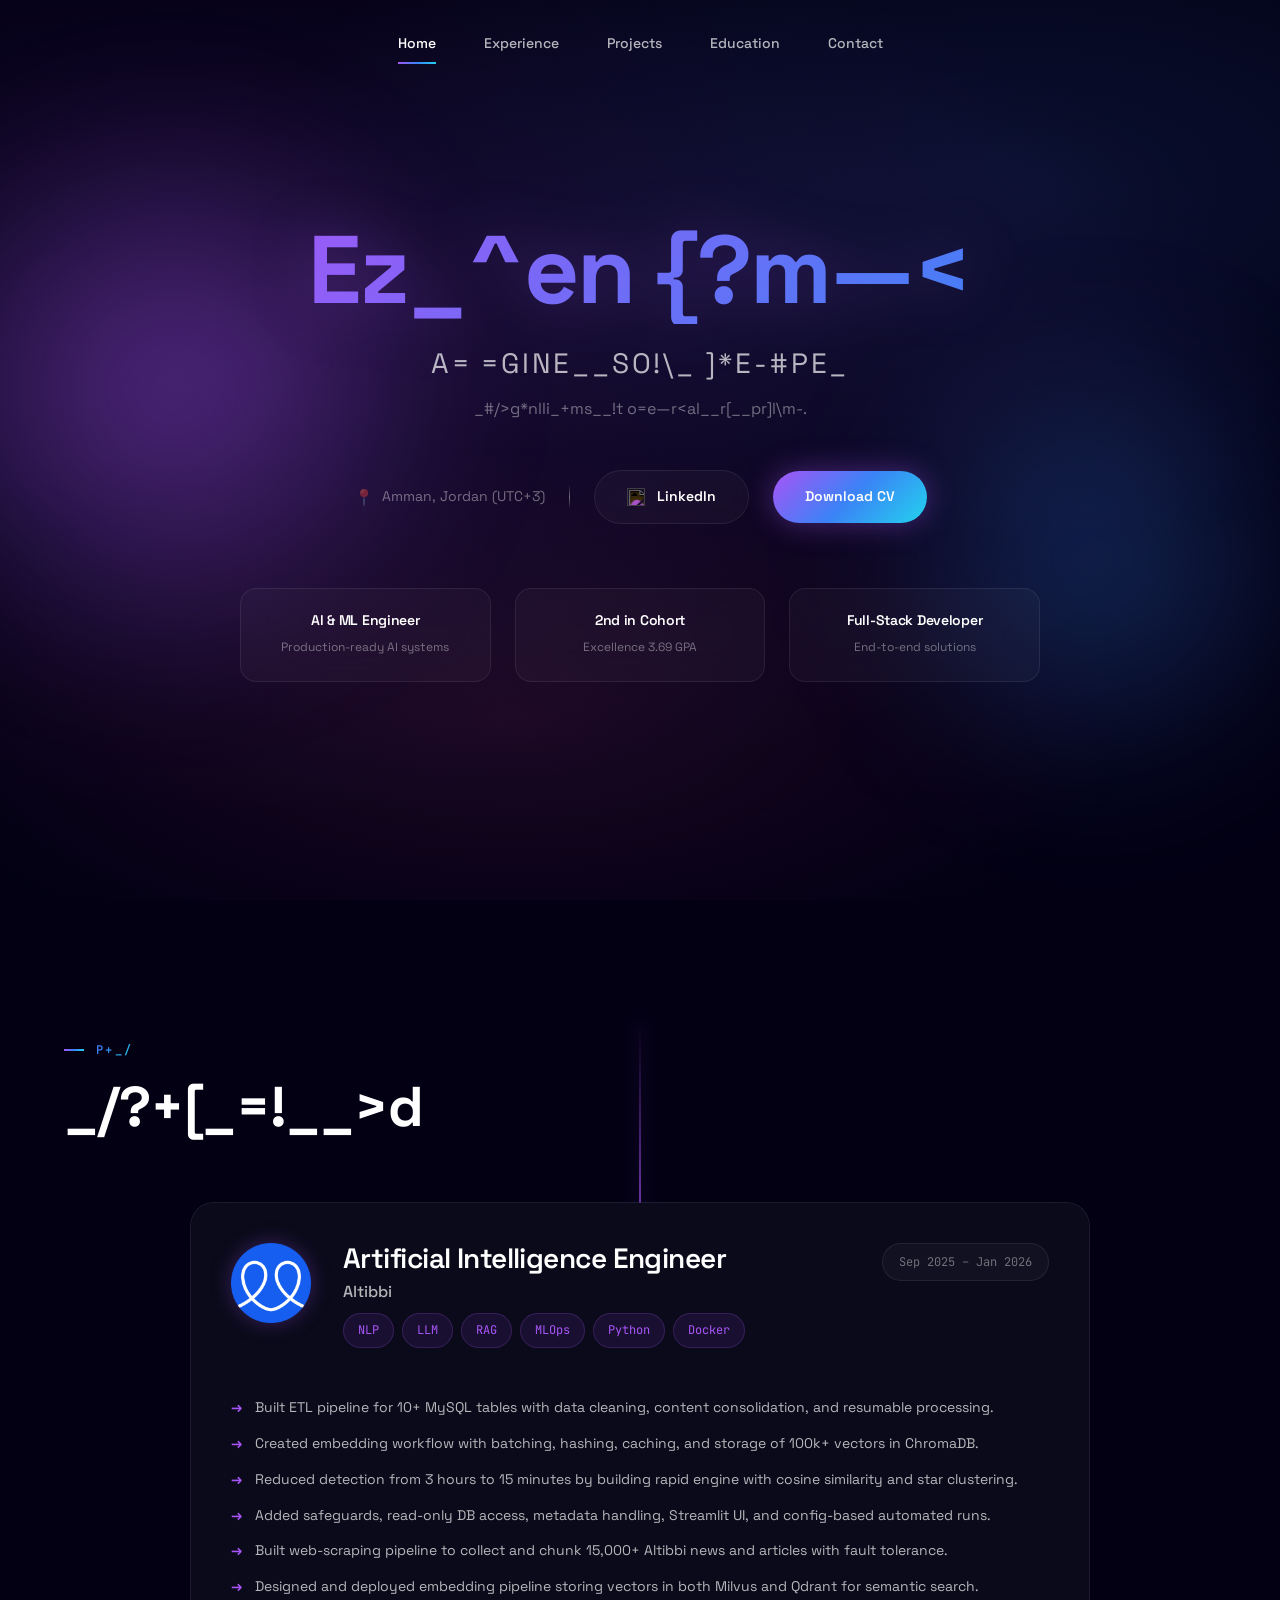
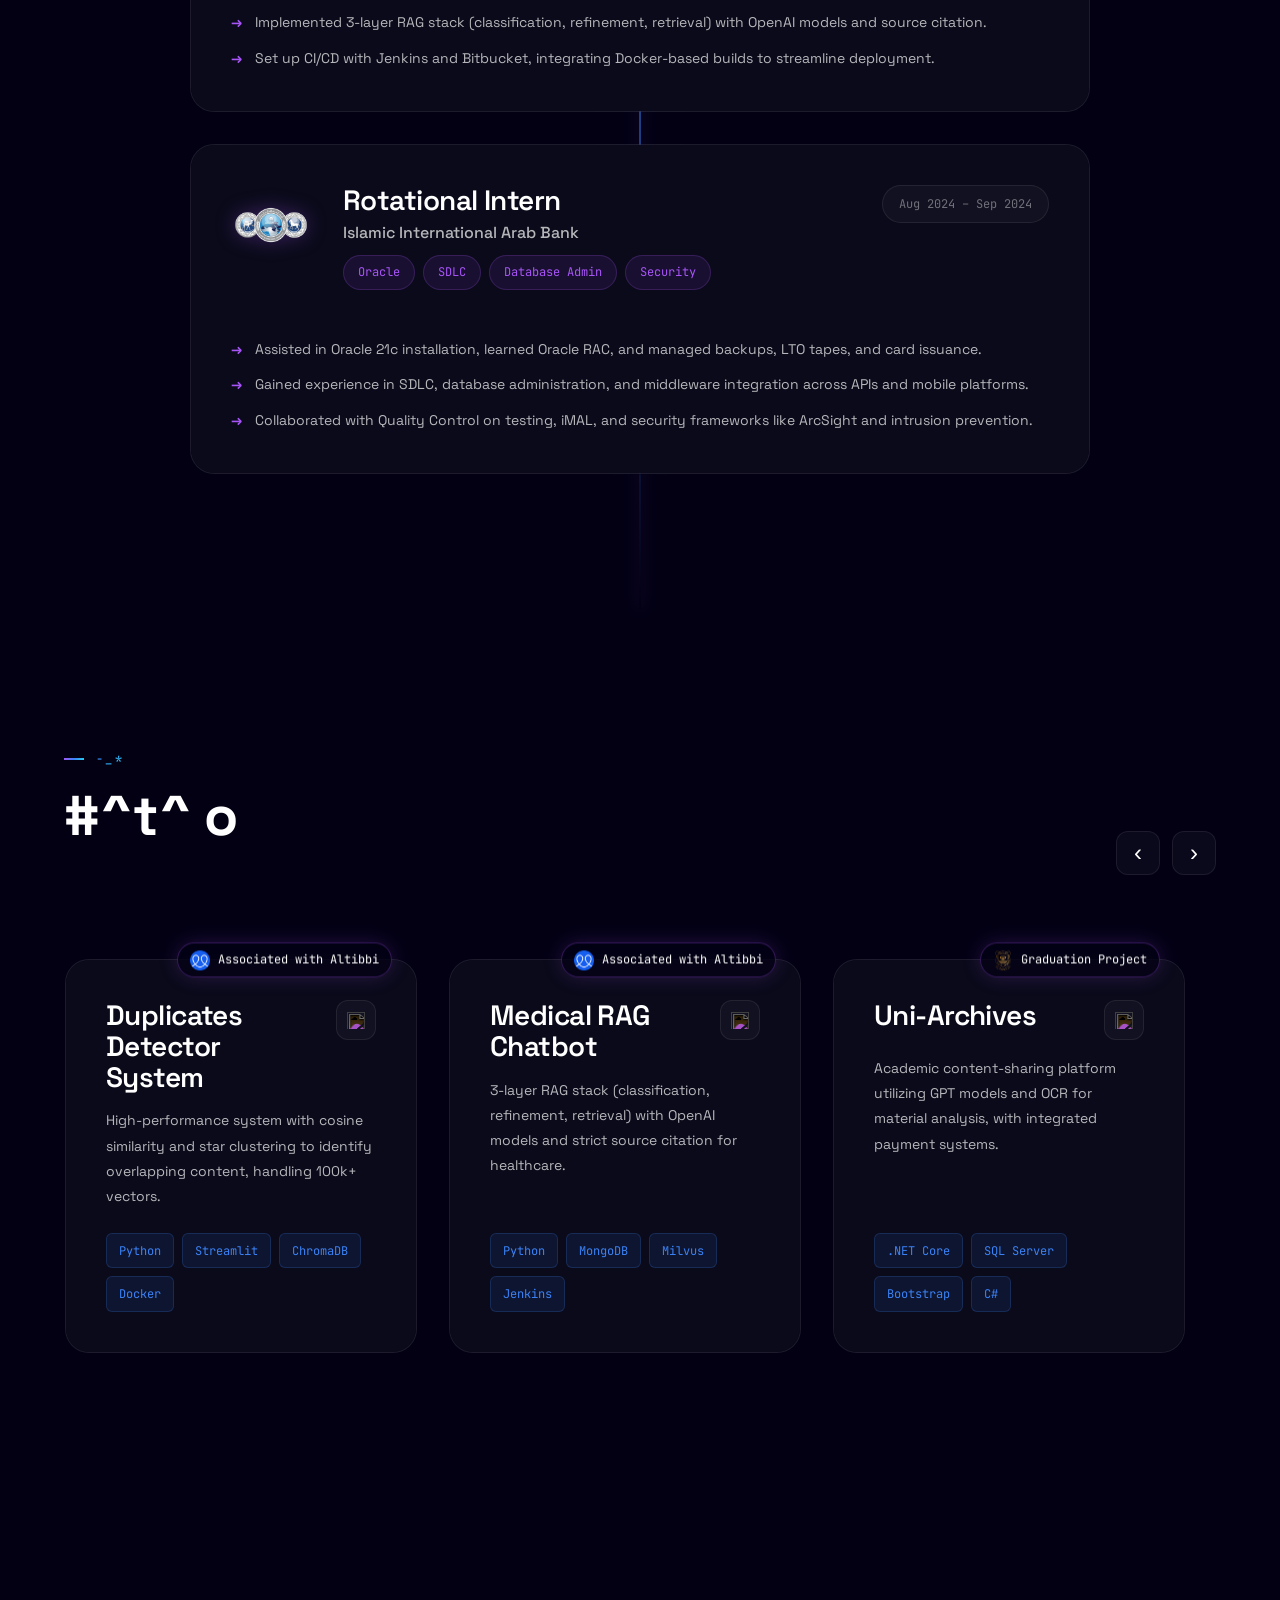
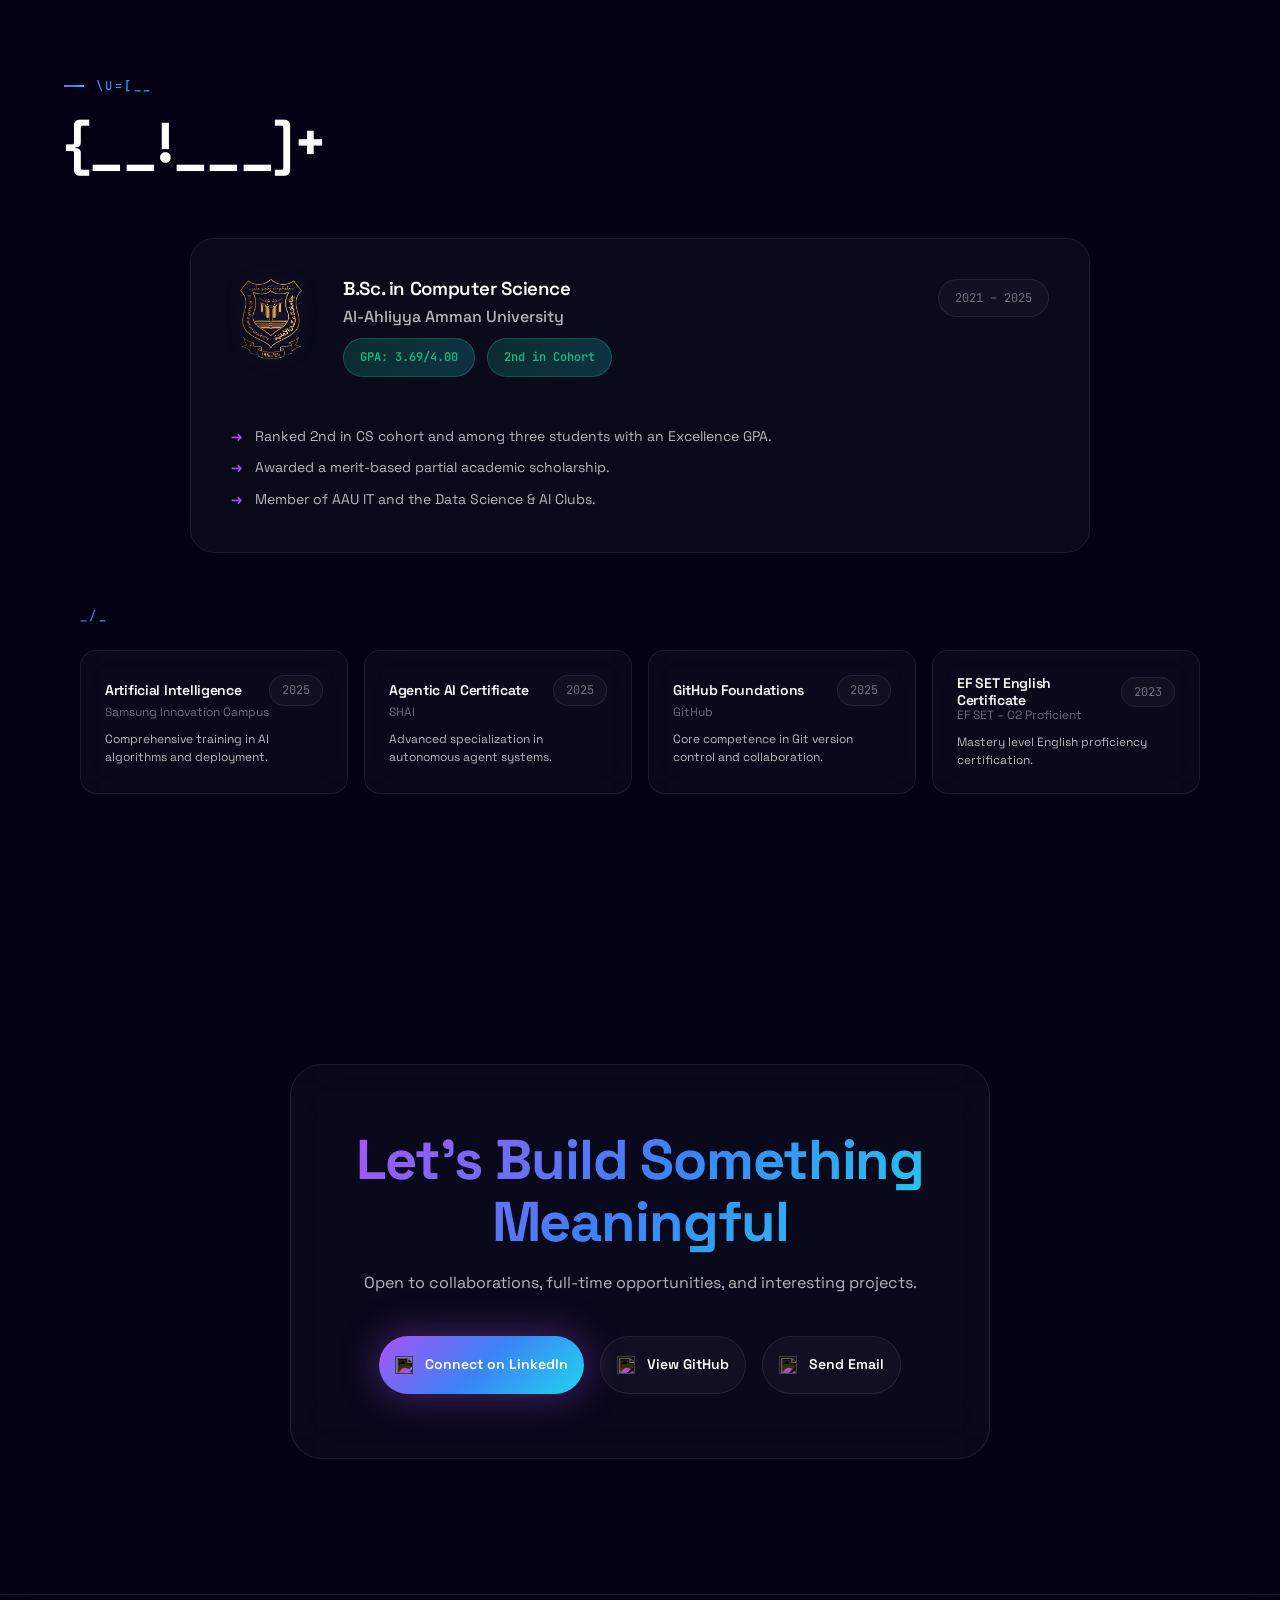
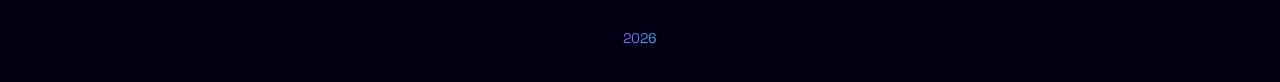
==== commit b8f45fd9: "Update education section Added GPA scale and cohort ranking badge to the education section. Clarifie" ====
--- a/index.html
+++ b/index.html
@@ -273,12 +273,13 @@
                   <span class="experience-period">2021 – 2025</span>
                 </div>
                 <div class="edu-meta">
-                  <span class="edu-badge highlight">GPA: 3.69</span>
+                  <span class="edu-badge highlight">GPA: 3.69/4.00</span>
+                  <span class="edu-badge highlight">2nd in Cohort</span>
                 </div>
               </div>
             </div>
             <ul class="edu-highlights">
-              <li>Ranked 2nd in CS cohort and one of three students with an Excellence GPA.</li>
+              <li>Ranked 2nd in CS cohort and among three students with an Excellence GPA.</li>
               <li>Awarded a merit-based partial academic scholarship.</li>
               <li>Member of AAU IT and the Data Science & AI Clubs.</li>
             </ul>
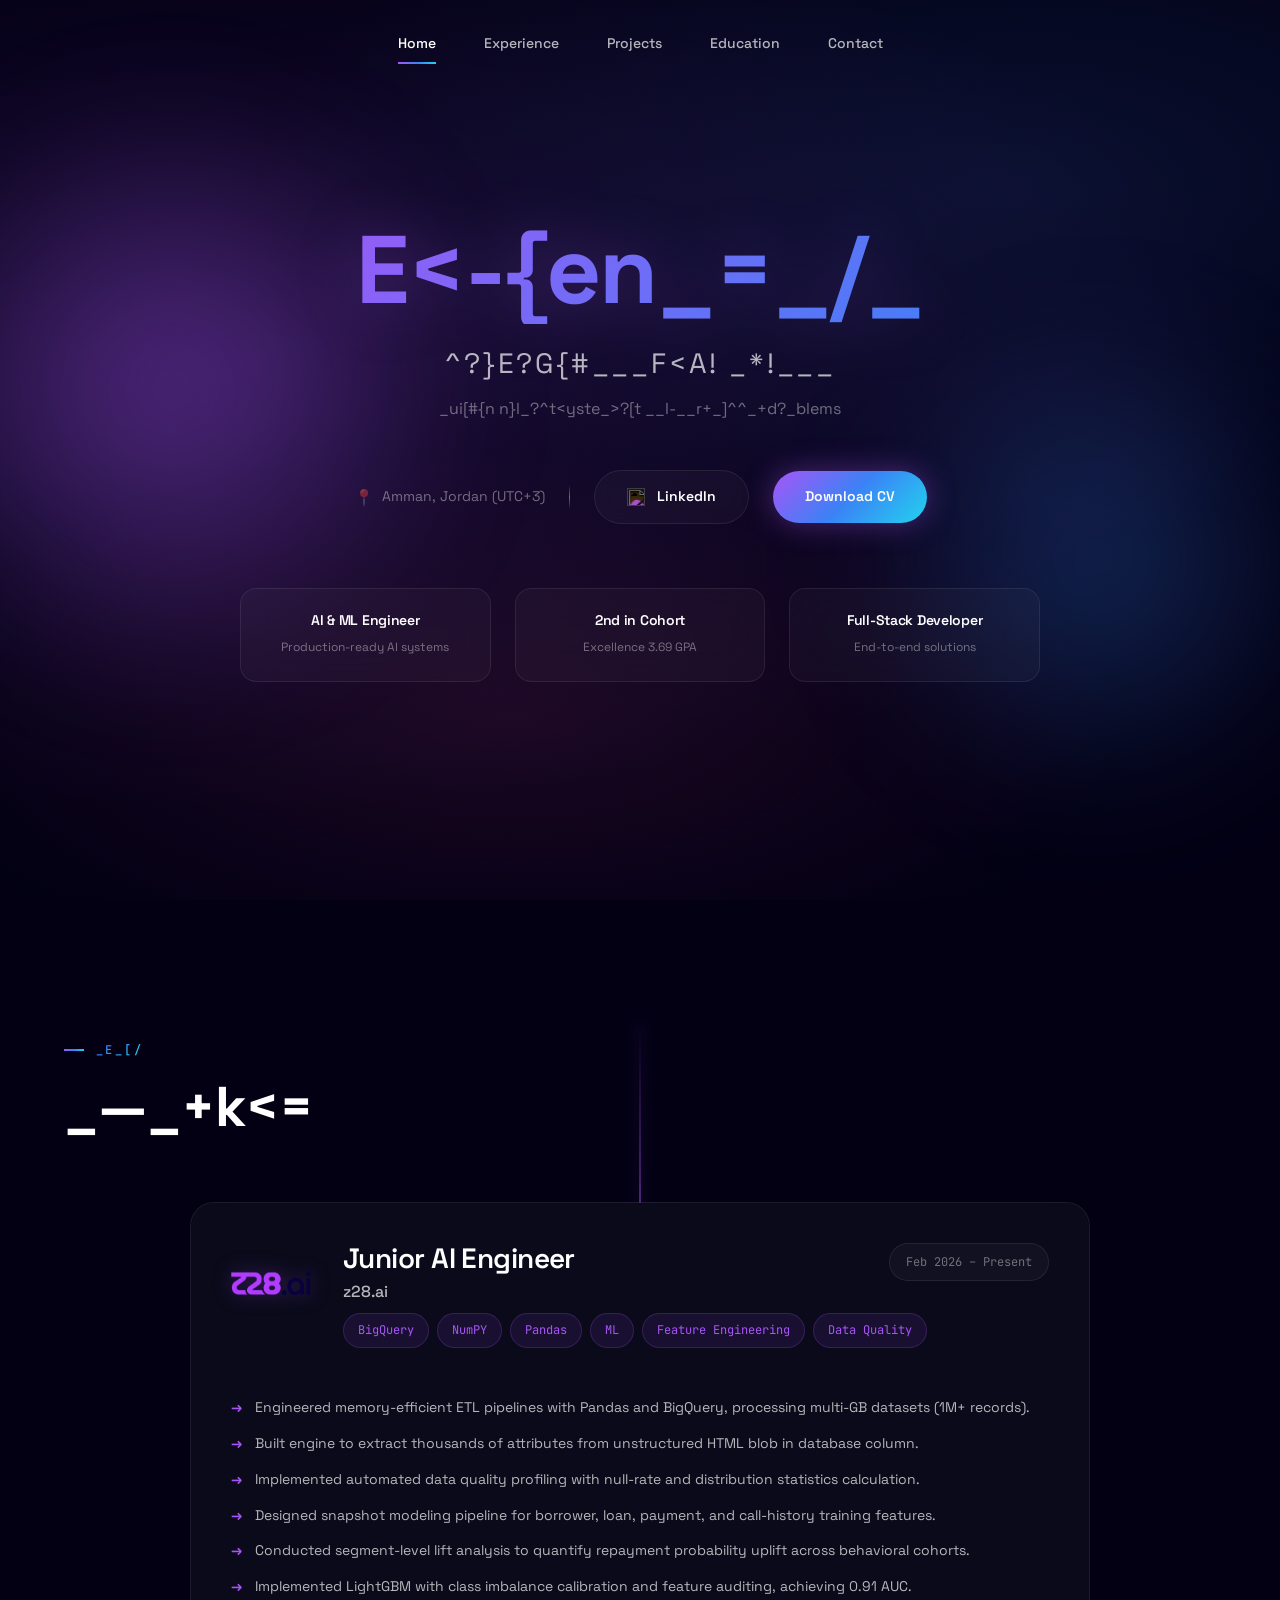
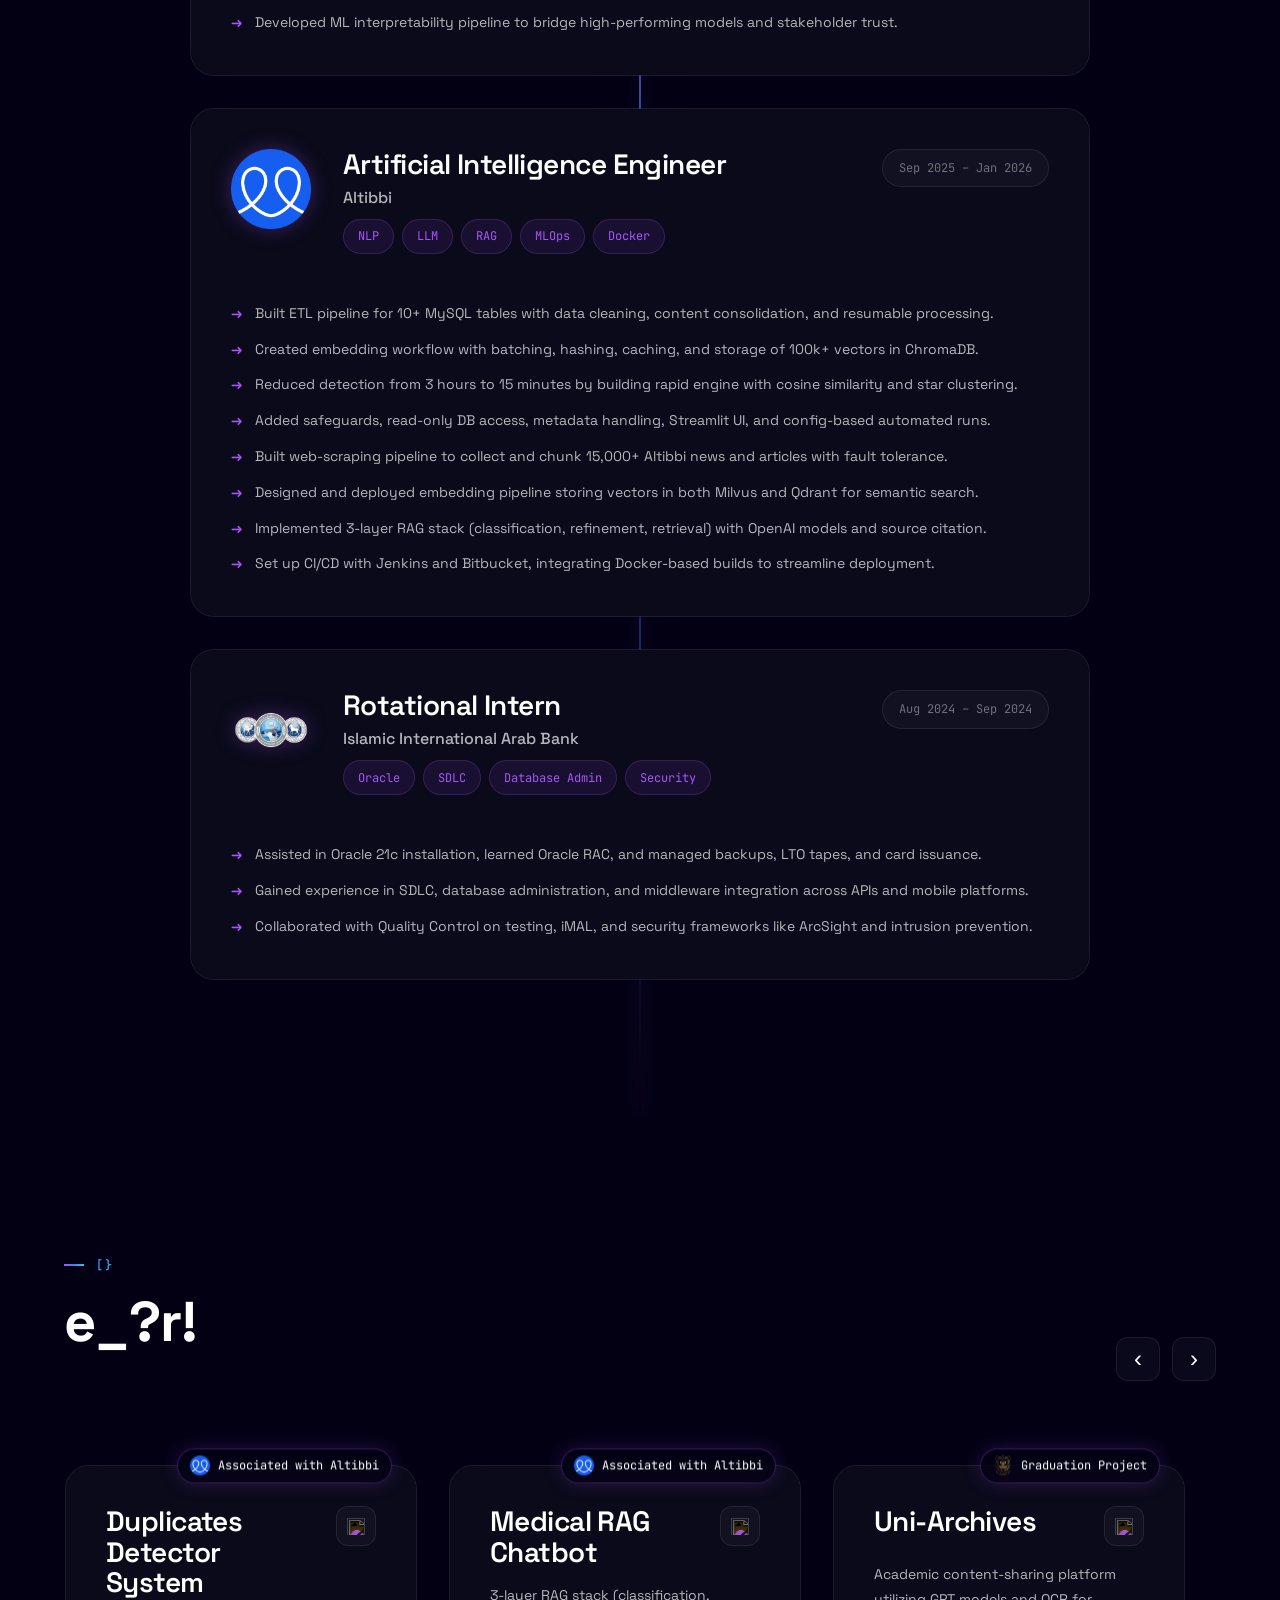
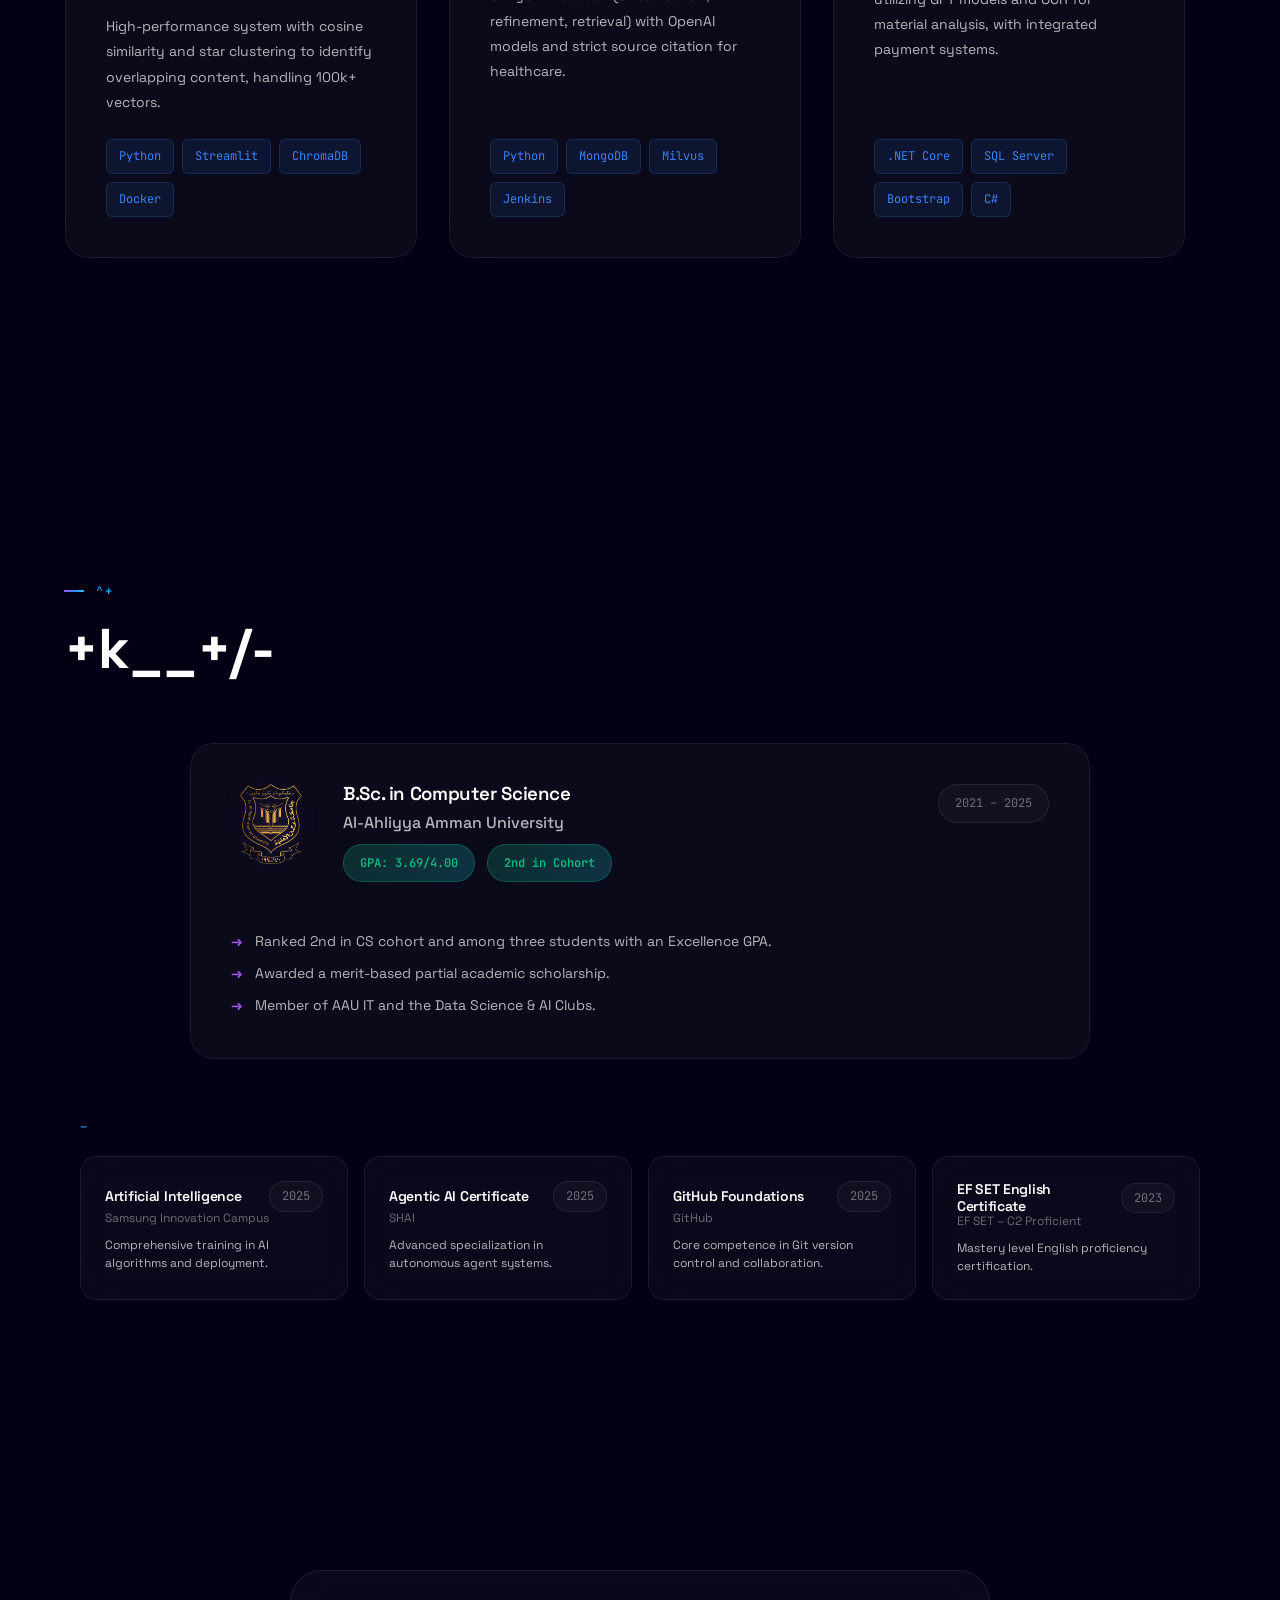
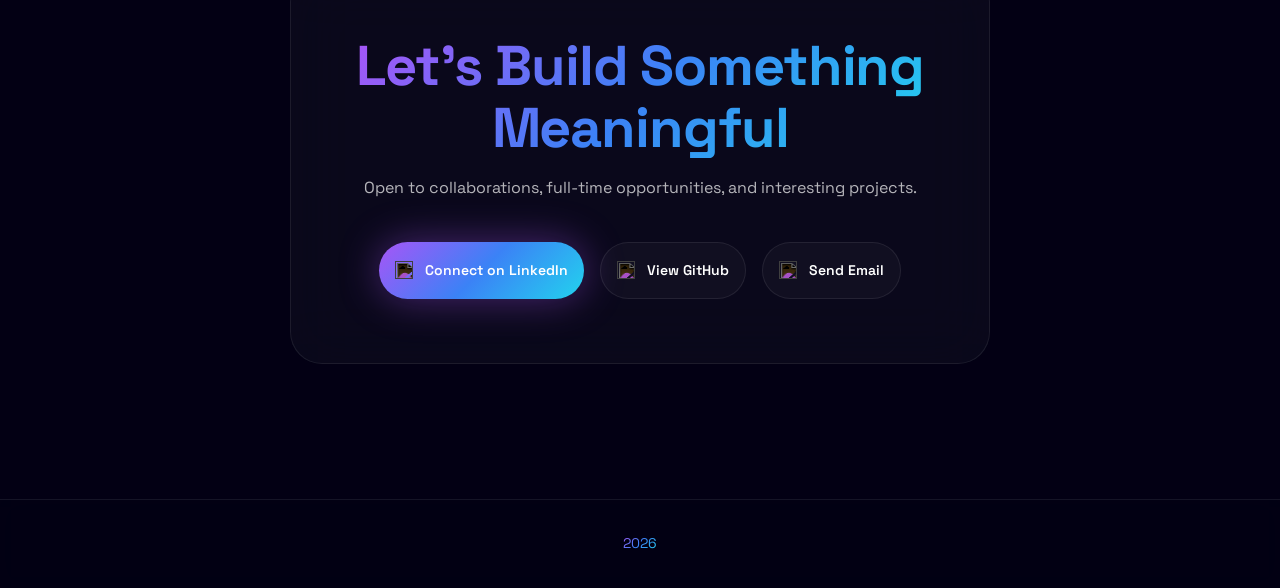
==== commit cea2c3e0: "Add z28.ai experience, logo and update CV Add a new 'Junior AI Engineer' experience card for z28.ai " ====
--- a/index.html
+++ b/index.html
@@ -65,6 +65,39 @@
         <h2 class="section-title">Where I've Worked</h2>
 
         <div class="experience-list">
+          
+          <article class="experience-card fade-in">
+            <div class="card-top-section">
+              <img src="images/z28ai.png" alt="z28.ai Logo" class="company-logo">
+              <div class="card-header-info">
+                <div class="experience-header">
+                  <div>
+                    <h3>Junior AI Engineer</h3>
+                    <p class="experience-company">z28.ai</p>
+                  </div>
+                  <span class="experience-period">Feb 2026 – Present</span>
+                </div>
+                <div class="tech-tags">
+                  <span class="tech-tag">BigQuery</span>
+                  <span class="tech-tag">NumPY</span>
+                  <span class="tech-tag">Pandas</span>
+                  <span class="tech-tag">ML</span>
+                  <span class="tech-tag">Feature Engineering</span>
+                  <span class="tech-tag">Data Quality</span>
+                </div>
+              </div>
+            </div>
+            <ul class="achievements">              
+              <li>Engineered memory-efficient ETL pipelines with Pandas and BigQuery, processing multi-GB datasets (1M+ records).</li>
+              <li>Built engine to extract thousands of attributes from unstructured HTML blob in database column.</li>
+              <li>Implemented automated data quality profiling with null-rate and distribution statistics calculation.</li>
+              <li>Designed snapshot modeling pipeline for borrower, loan, payment, and call-history training features.</li>
+              <li>Conducted segment-level lift analysis to quantify repayment probability uplift across behavioral cohorts.</li>
+              <li>Implemented LightGBM with class imbalance calibration and feature auditing, achieving 0.91 AUC.</li>
+              <li>Developed ML interpretability pipeline to bridge high-performing models and stakeholder trust.</li>
+            </ul>
+          </article>
+
           <article class="experience-card fade-in">
             <div class="card-top-section">
               <img src="images/Altibbi.png" alt="Altibbi Logo" class="company-logo">
@@ -81,7 +114,6 @@
                   <span class="tech-tag">LLM</span>
                   <span class="tech-tag">RAG</span>
                   <span class="tech-tag">MLOps</span>
-                  <span class="tech-tag">Python</span>
                   <span class="tech-tag">Docker</span>
                 </div>
               </div>
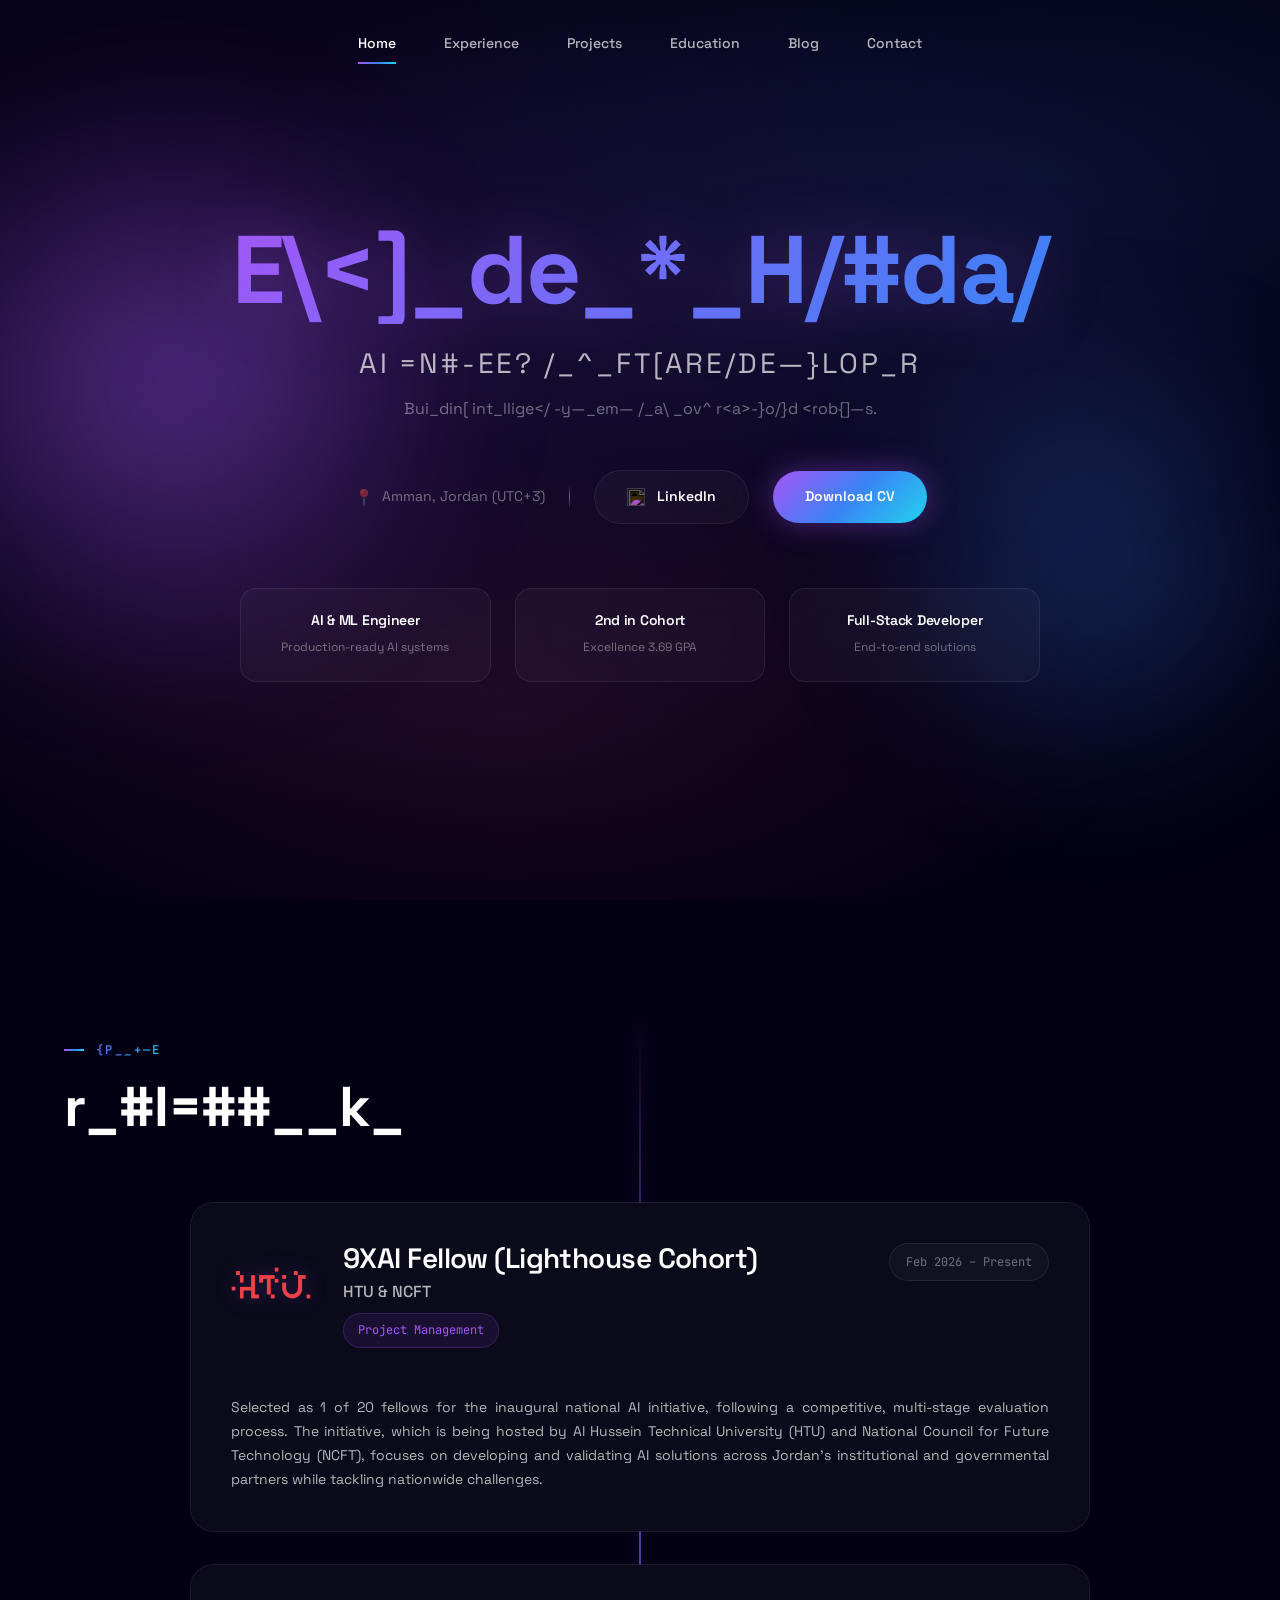
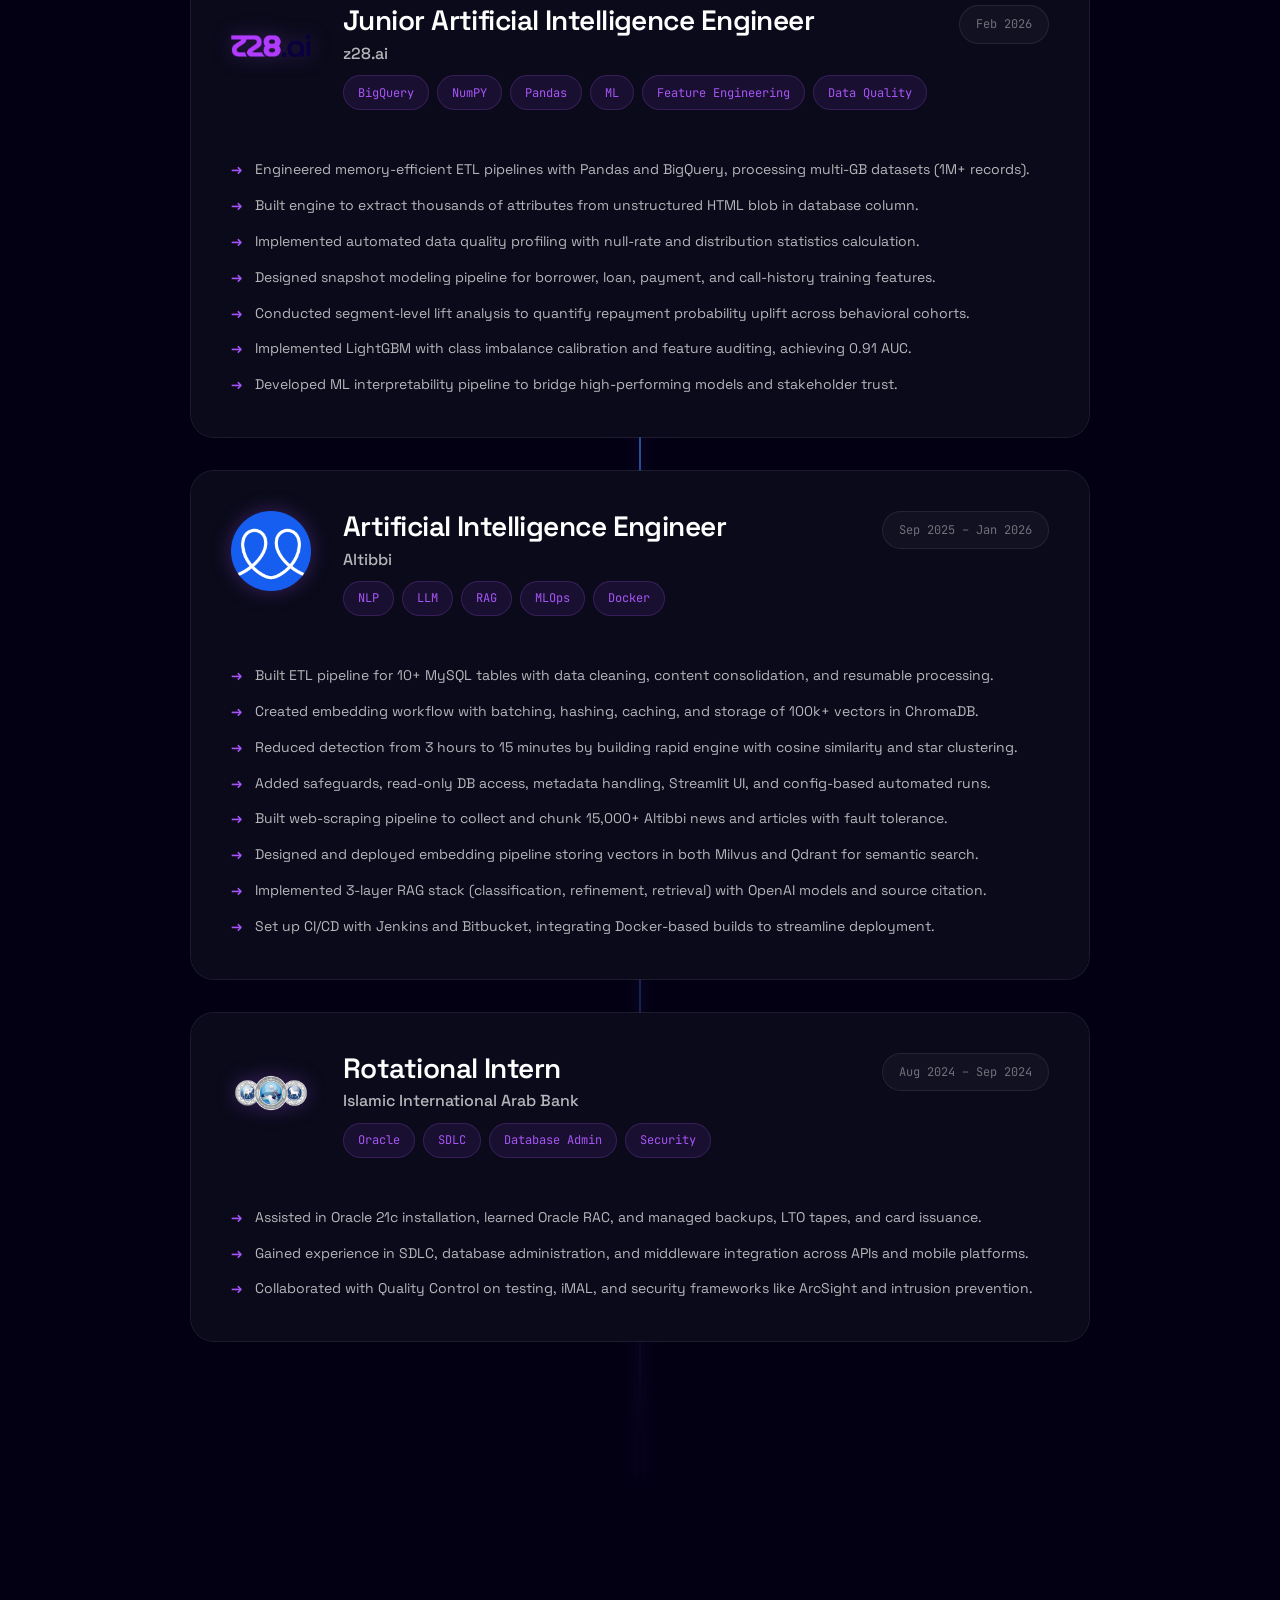
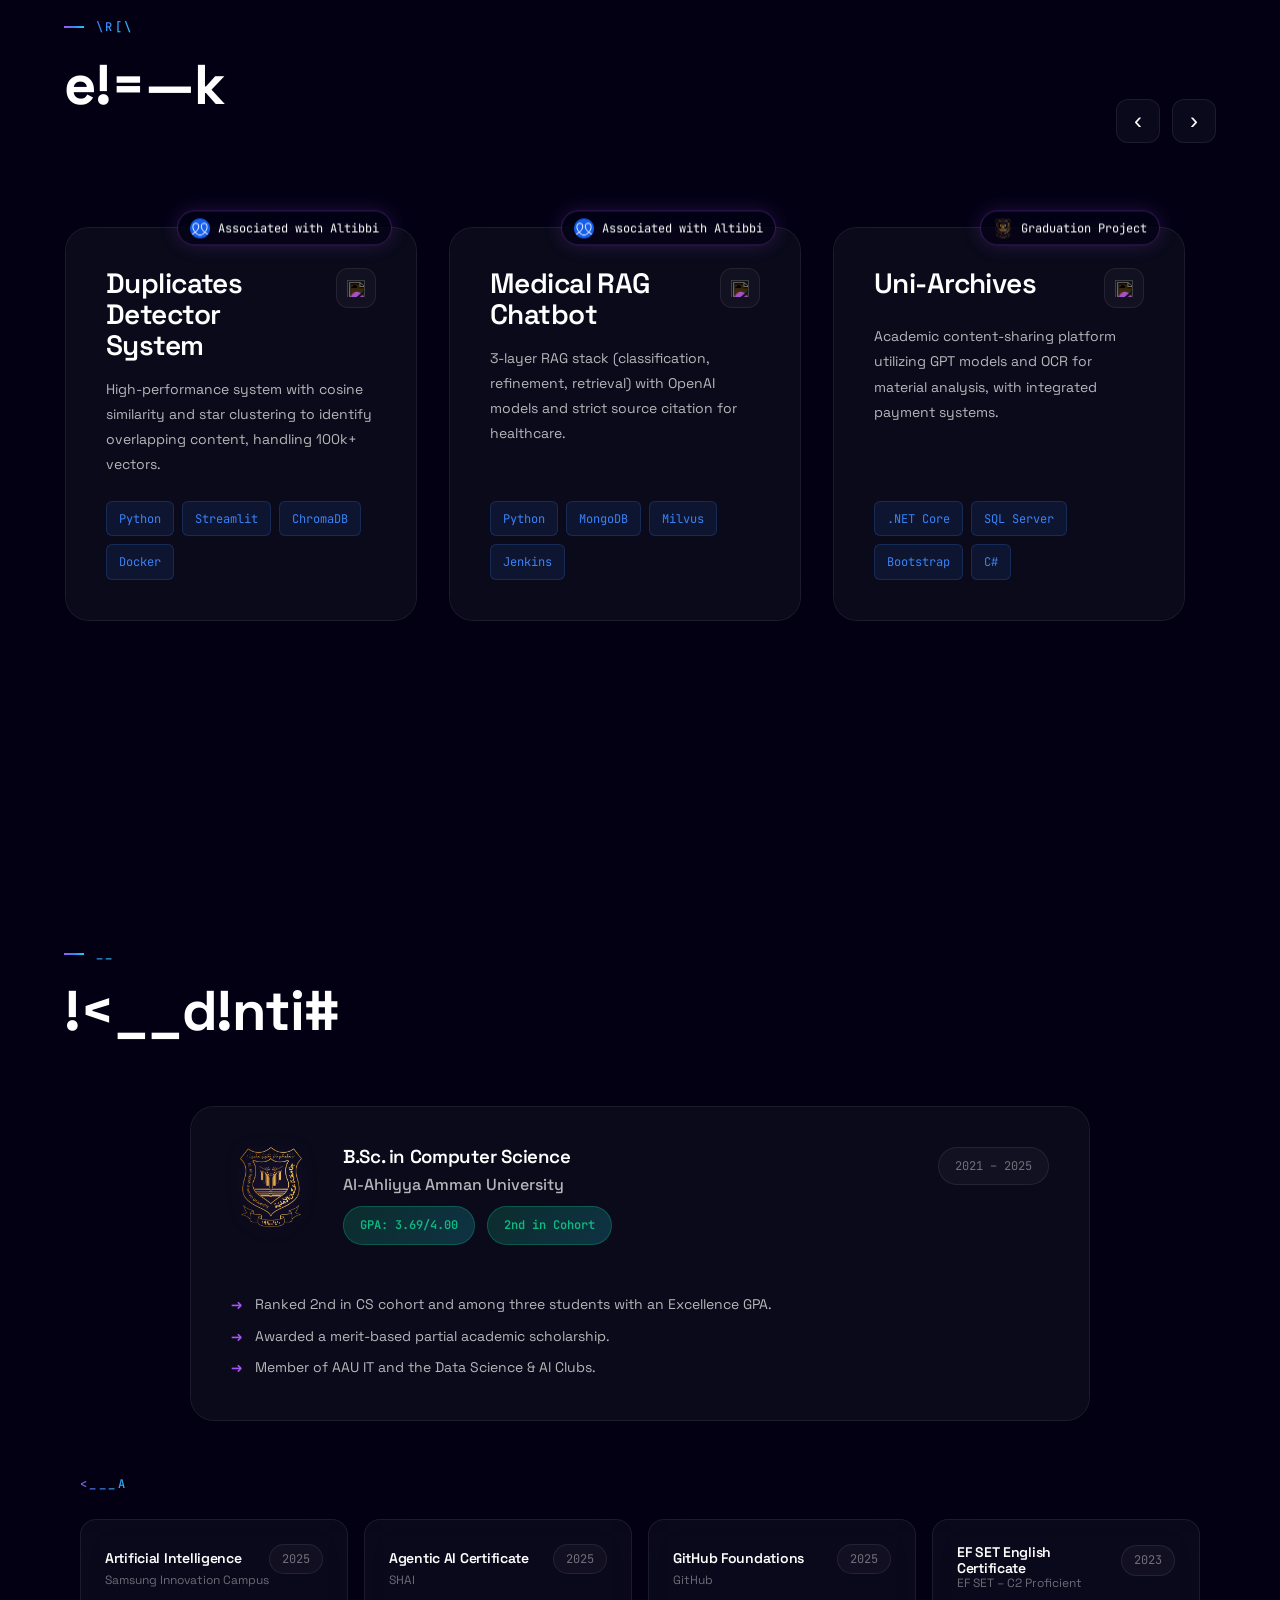
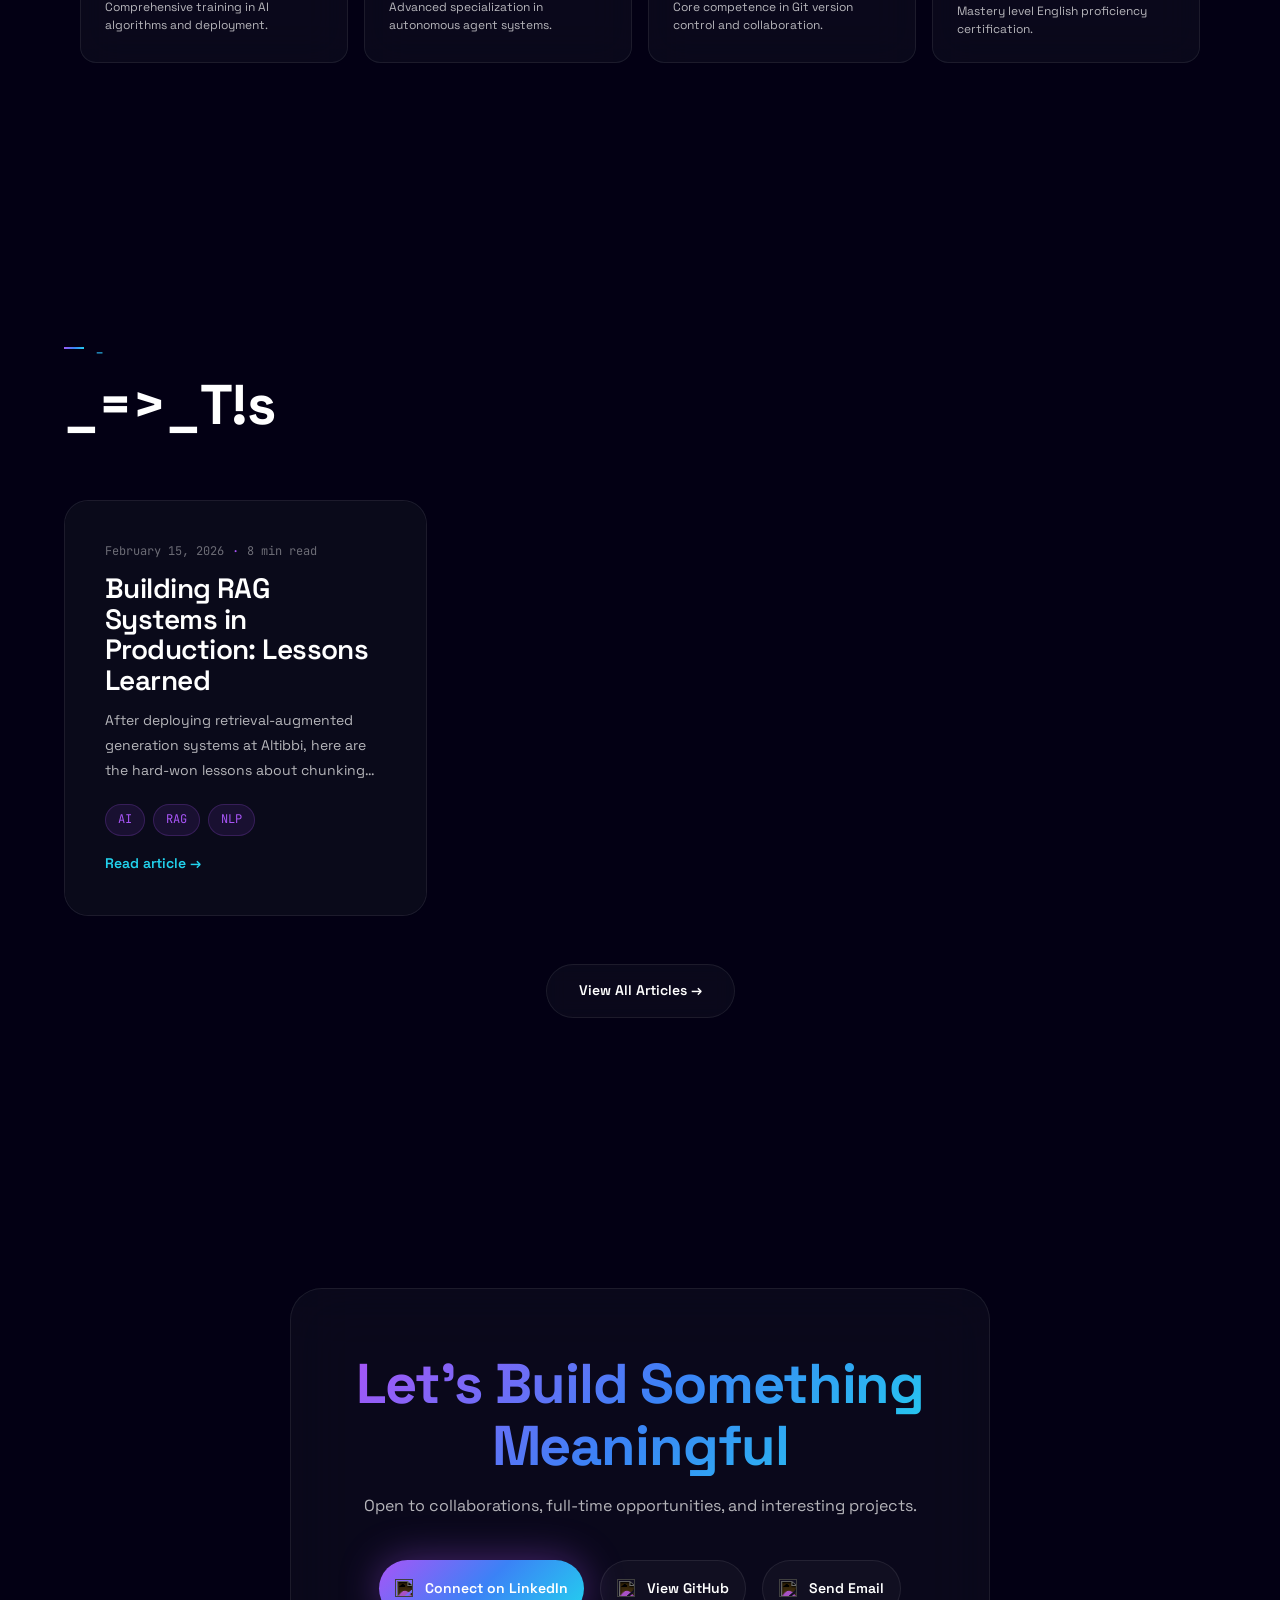
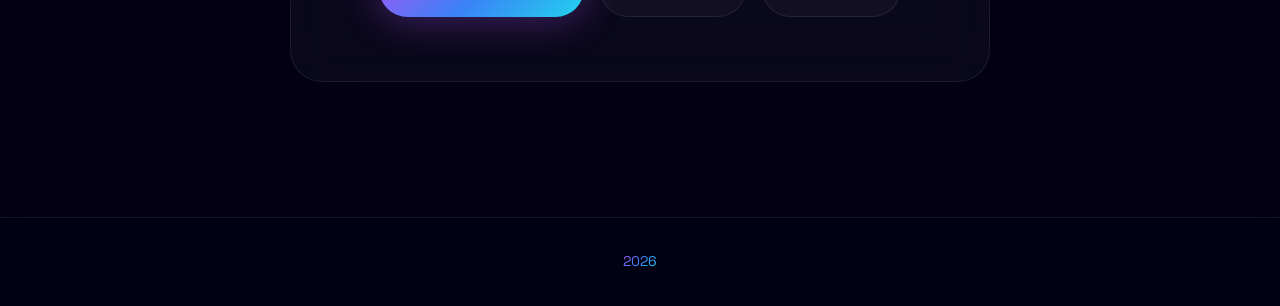
==== commit 5f4a7fed: "Add client-side blog system and styles Introduce a client-side blog system and integrate it into the" ====
--- a/index.html
+++ b/index.html
@@ -17,6 +17,7 @@
       <a href="#experience" class="nav-link">Experience</a>
       <a href="#projects" class="nav-link">Projects</a>
       <a href="#education" class="nav-link">Education</a>
+      <a href="#blog-preview" class="nav-link">Blog</a>
       <a href="#cta" class="nav-link">Contact</a>
     </nav>
   </header>
@@ -65,6 +66,25 @@
         <h2 class="section-title">Where I've Worked</h2>
 
         <div class="experience-list">
+
+            <article class="experience-card fade-in">
+            <div class="card-top-section">
+              <img src="images/HTU.png" alt="HTU Logo" class="company-logo">
+              <div class="card-header-info">
+                <div class="experience-header">
+                  <div>
+                    <h3>9XAI Fellow (Lighthouse Cohort)</h3>
+                    <p class="experience-company">HTU & NCFT</p>
+                  </div>
+                  <span class="experience-period">Feb 2026 – Present</span>
+                </div>
+                <div class="tech-tags">
+                  <span class="tech-tag">Project Management</span>
+                </div>
+              </div>
+            </div>
+            <p class="experience-description">Selected as 1 of 20 fellows for the inaugural national AI initiative, following a competitive, multi-stage evaluation process. The initiative, which is being hosted by Al Hussein Technical University (HTU) and National Council for Future Technology (NCFT), focuses on developing and validating AI solutions across Jordan's institutional and governmental partners while tackling nationwide challenges.</p>
+          </article>
           
           <article class="experience-card fade-in">
             <div class="card-top-section">
@@ -72,10 +92,10 @@
               <div class="card-header-info">
                 <div class="experience-header">
                   <div>
-                    <h3>Junior AI Engineer</h3>
+                    <h3>Junior Artificial Intelligence Engineer</h3>
                     <p class="experience-company">z28.ai</p>
                   </div>
-                  <span class="experience-period">Feb 2026 – Present</span>
+                  <span class="experience-period">Feb 2026</span>
                 </div>
                 <div class="tech-tags">
                   <span class="tech-tag">BigQuery</span>
@@ -357,6 +377,19 @@
               </div>
             </div>
           </div>
+        </div>
+      </div>
+    </section>
+
+    <section id="blog-preview">
+      <div class="container">
+        <span class="section-label">Blog</span>
+        <h2 class="section-title">Latest Thoughts</h2>
+        <div class="blog-preview-grid" id="blog-preview-grid">
+          <!-- Populated by JS -->
+        </div>
+        <div class="blog-preview-cta">
+          <a href="blogs.html" class="btn btn-secondary">View All Articles &rarr;</a>
         </div>
       </div>
     </section>
@@ -388,6 +421,8 @@
     <p><span id="year"></span></p>
   </footer>
 
+  <script src="blog-data.js"></script>
+  <script src="blog.js"></script>
   <script src="script.js"></script>
 </body>
 </html>
--- a/styles.css
+++ b/styles.css
@@ -619,6 +619,15 @@
   gap: 0.75rem;
 }
 
+.experience-description {
+  margin-top: 1.5rem;
+  width: 100%;
+  font-size: var(--text-sm);
+  color: var(--text-secondary);
+  line-height: 1.7;
+  text-align: justify;
+}
+
 .achievements li {
   position: relative;
   padding-left: 1.5rem;
@@ -1172,6 +1181,471 @@
   transform: translateY(0);
 }
 
+/* ──────────────────────────────────────
+   Blog — Listing Page
+   ────────────────────────────────────── */
+
+/* Simplified blog header (blogs.html only) */
+.blog-header {
+  position: relative;
+  padding: 1.5rem 0;
+}
+
+.blog-header::before {
+  display: none;
+}
+
+.blog-nav {
+  max-width: var(--container-width);
+  margin: 0 auto;
+  padding: 0 clamp(1.5rem, 5vw, 4rem);
+  display: flex;
+  justify-content: flex-start;
+}
+
+#blog-hero {
+  padding-top: 2rem;
+  padding-bottom: 1.5rem;
+}
+
+.blog-page-title {
+  font-size: var(--text-xl);
+  font-weight: 700;
+  color: var(--text-primary);
+  margin-bottom: 0.5rem;
+}
+
+.blog-page-subtitle {
+  font-size: var(--text-base);
+  color: var(--text-muted);
+  max-width: 600px;
+  margin-bottom: 1.5rem;
+}
+
+/* Filters */
+.blog-filters {
+  display: flex;
+  flex-wrap: wrap;
+  gap: 0.5rem;
+  margin-bottom: 1rem;
+}
+
+.blog-filter-btn {
+  font-family: var(--font-mono);
+  font-size: var(--text-xs);
+  padding: 0.5rem 1.25rem;
+  border-radius: 100px;
+  border: 1px solid var(--color-glass-border);
+  background: var(--color-glass);
+  color: var(--text-secondary);
+  cursor: pointer;
+  transition: all 0.3s;
+}
+
+.blog-filter-btn:hover {
+  border-color: rgba(168, 85, 247, 0.4);
+  color: var(--text-primary);
+}
+
+.blog-filter-btn.active {
+  background: rgba(168, 85, 247, 0.2);
+  border-color: var(--neon-purple);
+  color: var(--neon-purple);
+}
+
+/* Blog Grid */
+#blog-listing {
+  padding-top: 0.5rem;
+  padding-bottom: 2rem;
+}
+
+.blog-grid {
+  display: grid;
+  grid-template-columns: repeat(auto-fill, minmax(340px, 1fr));
+  gap: 1.5rem;
+}
+
+.blog-preview-grid {
+  display: grid;
+  grid-template-columns: repeat(3, 1fr);
+  gap: 2rem;
+}
+
+.blog-empty {
+  text-align: center;
+  color: var(--text-muted);
+  font-size: var(--text-base);
+  padding: 4rem 0;
+}
+
+/* Blog Card — Styled like Project Cards */
+.blog-card {
+  display: flex;
+  flex-direction: column;
+  position: relative;
+  padding: 2.5rem;
+  background: var(--color-glass);
+  backdrop-filter: blur(20px);
+  -webkit-backdrop-filter: blur(20px);
+  border: 1px solid var(--color-glass-border);
+  border-radius: 24px;
+  overflow: visible;
+  transition: all 0.5s cubic-bezier(0.4, 0, 0.2, 1);
+  text-decoration: none;
+}
+
+.blog-card::before {
+  content: '';
+  position: absolute;
+  inset: -2px;
+  background: var(--gradient-hero);
+  border-radius: 26px;
+  opacity: 0;
+  z-index: -1;
+  transition: opacity 0.5s;
+}
+
+.blog-card::after {
+  content: '';
+  position: absolute;
+  inset: 0;
+  background: var(--color-deep);
+  border-radius: 24px;
+  z-index: -1;
+}
+
+.blog-card:hover {
+  transform: translateY(-5px) rotateX(2deg);
+  box-shadow: 0 20px 40px -10px rgba(168, 85, 247, 0.3);
+}
+
+.blog-card:hover::before {
+  opacity: 1;
+  animation: rotate-gradient 3s linear infinite;
+}
+
+.blog-card-inner {
+  display: flex;
+  flex-direction: column;
+  height: 100%;
+}
+
+.blog-card-meta {
+  font-family: var(--font-mono);
+  font-size: var(--text-xs);
+  color: var(--text-muted);
+  display: flex;
+  align-items: center;
+  gap: 0.5rem;
+  margin-bottom: 0.75rem;
+}
+
+.blog-card-dot {
+  color: var(--neon-purple);
+}
+
+.blog-card-title {
+  font-size: var(--text-lg);
+  font-weight: 600;
+  color: var(--text-primary);
+  margin-bottom: 0.75rem;
+  transition: all 0.3s;
+}
+
+.blog-card:hover .blog-card-title {
+  background: var(--gradient-hero);
+  -webkit-background-clip: text;
+  background-clip: text;
+  -webkit-text-fill-color: transparent;
+}
+
+.blog-card-excerpt {
+  font-size: var(--text-sm);
+  color: var(--text-secondary);
+  line-height: 1.8;
+  flex: 1;
+  margin-bottom: 1.25rem;
+  display: -webkit-box;
+  -webkit-line-clamp: 3;
+  -webkit-box-orient: vertical;
+  overflow: hidden;
+}
+
+.blog-card-tags {
+  display: flex;
+  flex-wrap: wrap;
+  gap: 0.5rem;
+  margin-bottom: 1rem;
+}
+
+.blog-tag {
+  font-family: var(--font-mono);
+  font-size: var(--text-xs);
+  padding: 0.3rem 0.75rem;
+  background: rgba(168, 85, 247, 0.1);
+  border: 1px solid rgba(168, 85, 247, 0.2);
+  border-radius: 100px;
+  color: var(--neon-purple);
+}
+
+.blog-card-read {
+  font-size: var(--text-sm);
+  font-weight: 600;
+  color: var(--neon-cyan);
+  transition: color 0.3s;
+}
+
+.blog-card:hover .blog-card-read {
+  color: var(--text-primary);
+}
+
+/* Blog Preview CTA (homepage) */
+.blog-preview-cta {
+  text-align: center;
+  margin-top: 3rem;
+}
+
+/* ──────────────────────────────────────
+   Blog — Single Article
+   ────────────────────────────────────── */
+
+#blog-article {
+  padding-top: calc(var(--section-padding));
+  padding-bottom: var(--section-padding);
+}
+
+.blog-article-container {
+  max-width: 800px;
+  margin: 0 auto;
+}
+
+.blog-back-link {
+  display: inline-flex;
+  align-items: center;
+  gap: 0.5rem;
+  font-family: var(--font-mono);
+  font-size: var(--text-sm);
+  color: var(--text-muted);
+  margin-bottom: 3rem;
+  transition: color 0.3s;
+}
+
+.blog-back-link:hover {
+  color: var(--neon-cyan);
+}
+
+.blog-article-header {
+  margin-bottom: 3rem;
+  padding-bottom: 2rem;
+  border-bottom: 1px solid var(--color-glass-border);
+}
+
+.blog-article-tags {
+  display: flex;
+  flex-wrap: wrap;
+  gap: 0.5rem;
+  margin-bottom: 1.25rem;
+}
+
+.blog-article-title {
+  font-size: var(--text-xl);
+  font-weight: 700;
+  color: var(--text-primary);
+  margin-bottom: 1.25rem;
+  line-height: 1.2;
+}
+
+.blog-article-meta {
+  font-family: var(--font-mono);
+  font-size: var(--text-sm);
+  color: var(--text-muted);
+  display: flex;
+  align-items: center;
+  gap: 0.5rem;
+}
+
+/* Article Body Typography */
+.blog-article-body {
+  font-size: var(--text-base);
+  color: var(--text-secondary);
+  line-height: 1.9;
+}
+
+.blog-article-body .blog-lead {
+  font-size: 1.15rem;
+  color: var(--text-primary);
+  line-height: 1.8;
+  margin-bottom: 2rem;
+}
+
+.blog-article-body h2 {
+  font-size: var(--text-lg);
+  color: var(--text-primary);
+  margin: 2.5rem 0 1rem;
+}
+
+.blog-article-body h3 {
+  font-size: 1.15rem;
+  color: var(--text-primary);
+  margin: 2rem 0 0.75rem;
+}
+
+.blog-article-body p {
+  margin-bottom: 1.25rem;
+}
+
+.blog-article-body a {
+  color: var(--neon-cyan);
+  text-decoration: underline;
+  text-underline-offset: 3px;
+}
+
+.blog-article-body a:hover {
+  color: var(--neon-purple);
+}
+
+.blog-article-body ul,
+.blog-article-body ol {
+  margin: 1rem 0 1.5rem 1.5rem;
+  display: flex;
+  flex-direction: column;
+  gap: 0.5rem;
+}
+
+.blog-article-body ul {
+  list-style: none;
+}
+
+.blog-article-body ul li {
+  position: relative;
+  padding-left: 1.5rem;
+}
+
+.blog-article-body ul li::before {
+  content: '→';
+  position: absolute;
+  left: 0;
+  color: var(--neon-purple);
+  font-weight: bold;
+}
+
+.blog-article-body ol {
+  list-style: decimal;
+  padding-left: 1.5rem;
+}
+
+.blog-article-body ol li {
+  padding-left: 0.5rem;
+}
+
+.blog-article-body ol li::marker {
+  color: var(--neon-purple);
+  font-weight: 600;
+}
+
+.blog-article-body strong {
+  color: var(--text-primary);
+  font-weight: 600;
+}
+
+.blog-article-body em {
+  color: var(--text-primary);
+  font-style: italic;
+}
+
+.blog-article-body pre {
+  background: rgba(15, 15, 35, 0.8);
+  border: 1px solid var(--color-glass-border);
+  border-radius: 12px;
+  padding: 1.5rem;
+  overflow-x: auto;
+  margin: 1.5rem 0;
+}
+
+.blog-article-body code {
+  font-family: var(--font-mono);
+  font-size: var(--text-sm);
+  color: var(--neon-cyan);
+}
+
+.blog-article-body pre code {
+  color: var(--text-secondary);
+}
+
+.blog-article-body blockquote {
+  border-left: 3px solid var(--neon-purple);
+  padding: 1rem 1.5rem;
+  margin: 1.5rem 0;
+  background: rgba(168, 85, 247, 0.05);
+  border-radius: 0 12px 12px 0;
+  font-style: italic;
+  color: var(--text-secondary);
+}
+
+.blog-article-body img {
+  border-radius: 12px;
+  margin: 1.5rem 0;
+  border: 1px solid var(--color-glass-border);
+}
+
+/* Article Footer */
+.blog-article-footer {
+  margin-top: 4rem;
+  padding-top: 2rem;
+  border-top: 1px solid var(--color-glass-border);
+  display: flex;
+  justify-content: space-between;
+  align-items: center;
+  flex-wrap: wrap;
+  gap: 1.5rem;
+}
+
+.blog-share {
+  display: flex;
+  align-items: center;
+  gap: 1rem;
+  flex-wrap: wrap;
+}
+
+.blog-share-label {
+  font-size: var(--text-sm);
+  color: var(--text-muted);
+}
+
+.blog-share-links {
+  display: flex;
+  gap: 0.5rem;
+}
+
+.blog-share-btn {
+  display: inline-flex;
+  align-items: center;
+  gap: 0.5rem;
+  padding: 0.5rem 1rem;
+  font-family: var(--font-main);
+  font-size: var(--text-xs);
+  font-weight: 600;
+  border-radius: 100px;
+  background: var(--color-glass);
+  border: 1px solid var(--color-glass-border);
+  color: var(--text-secondary);
+  cursor: pointer;
+  transition: all 0.3s;
+  text-decoration: none;
+}
+
+.blog-share-btn:hover {
+  background: rgba(255, 255, 255, 0.1);
+  border-color: rgba(168, 85, 247, 0.4);
+  color: var(--text-primary);
+}
+
+.blog-share-btn .icon {
+  width: 14px;
+  height: 14px;
+  filter: invert(1);
+}
+
 @media (min-width: 1921px) {
   :root {
     --container-width: 1800px;
@@ -1301,6 +1775,30 @@
   #experience::before {
     display: none;
   }
+
+  /* Blog responsive */
+  .blog-grid,
+  .blog-preview-grid {
+    grid-template-columns: 1fr;
+  }
+
+  .blog-card-inner {
+    padding: 1.5rem;
+  }
+
+  .blog-article-footer {
+    flex-direction: column;
+    align-items: flex-start;
+  }
+
+  .blog-share {
+    flex-direction: column;
+    align-items: flex-start;
+  }
+
+  .blog-nav {
+    padding: 0 1.5rem;
+  }
 }
 
 @media (max-width: 480px) {
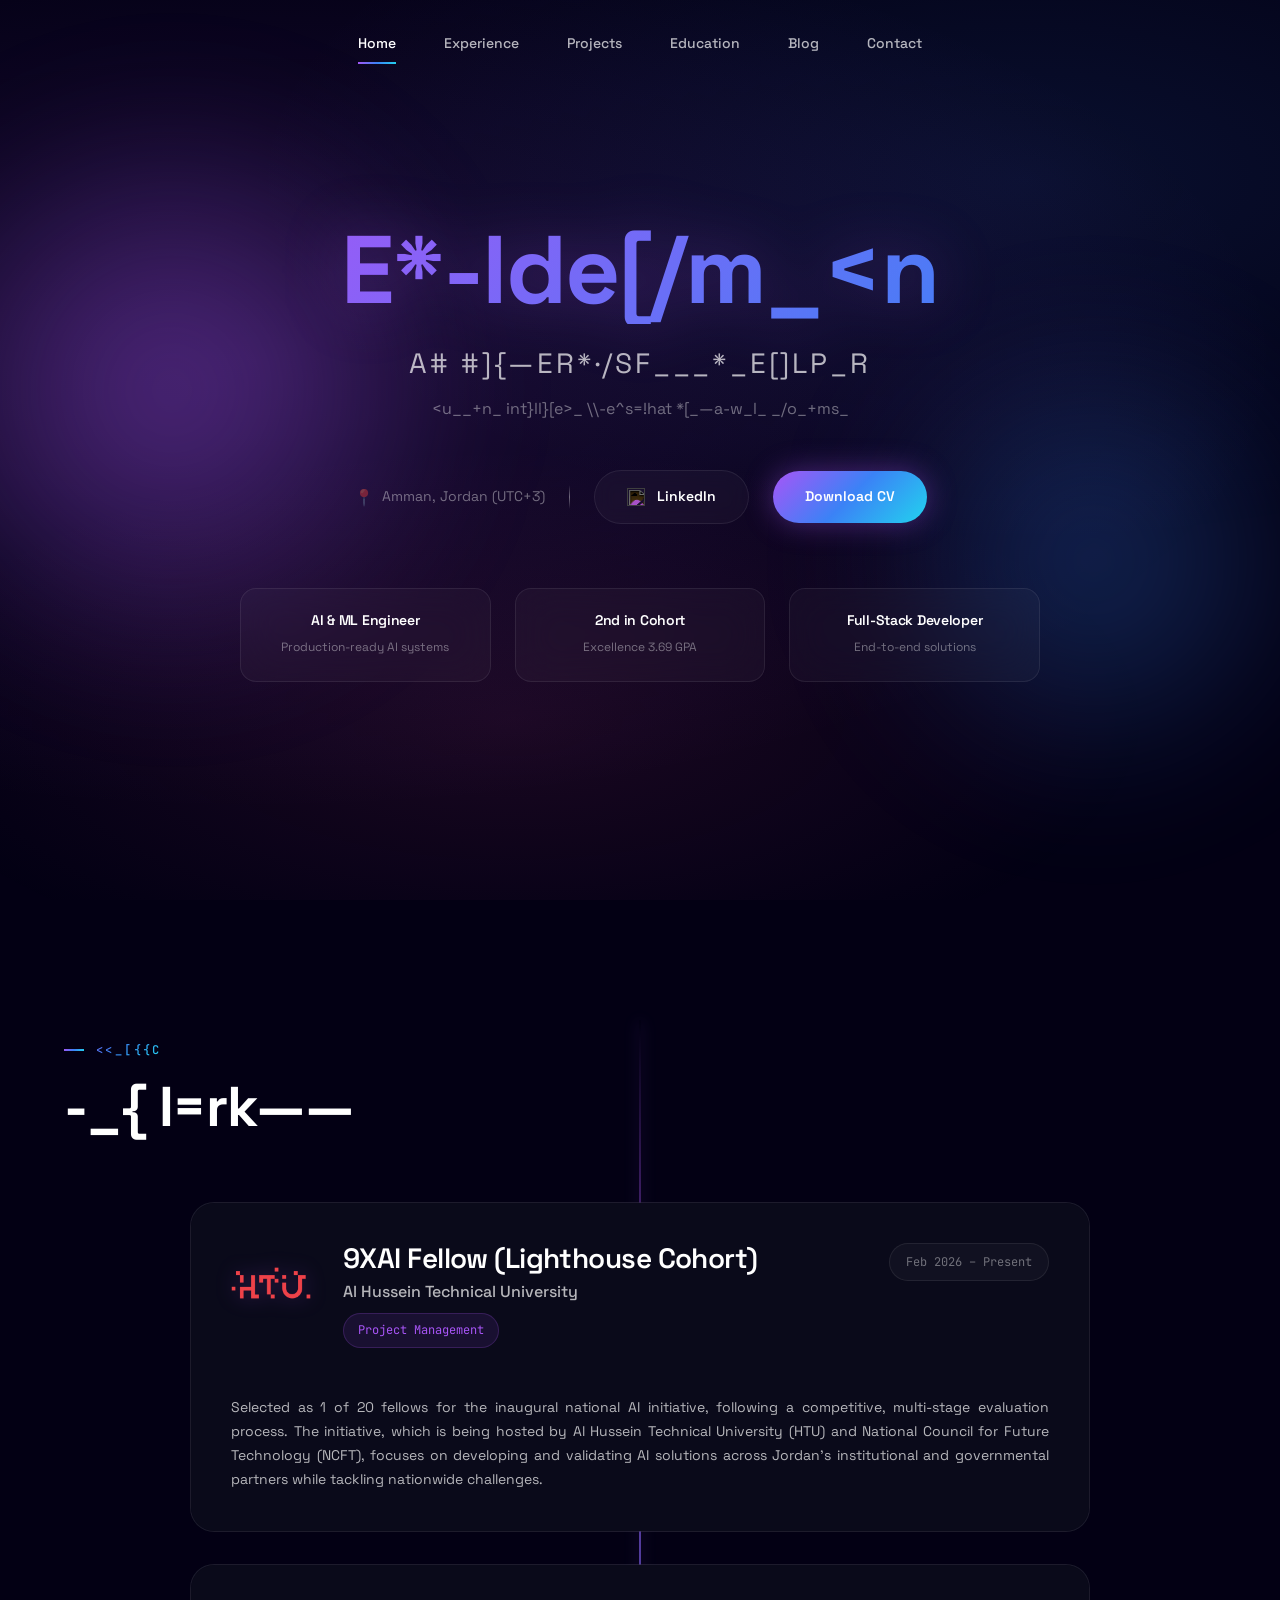
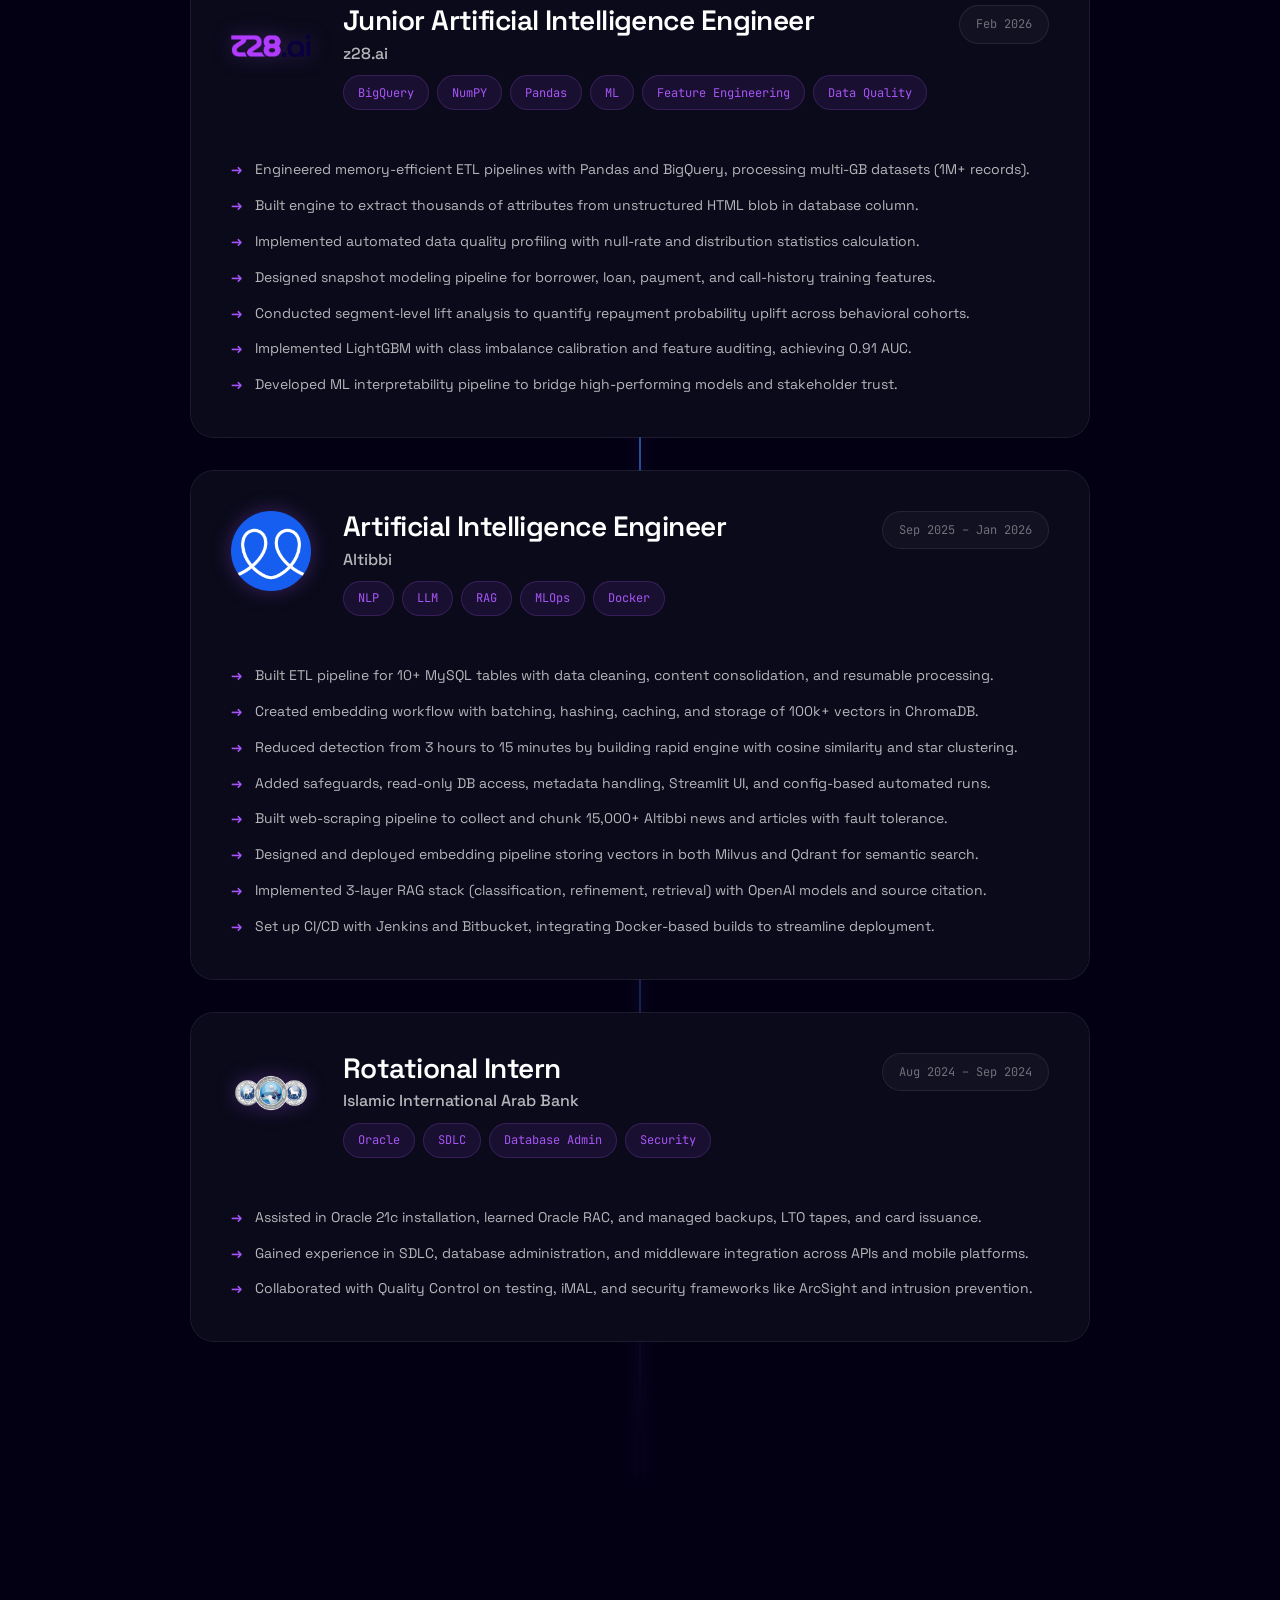
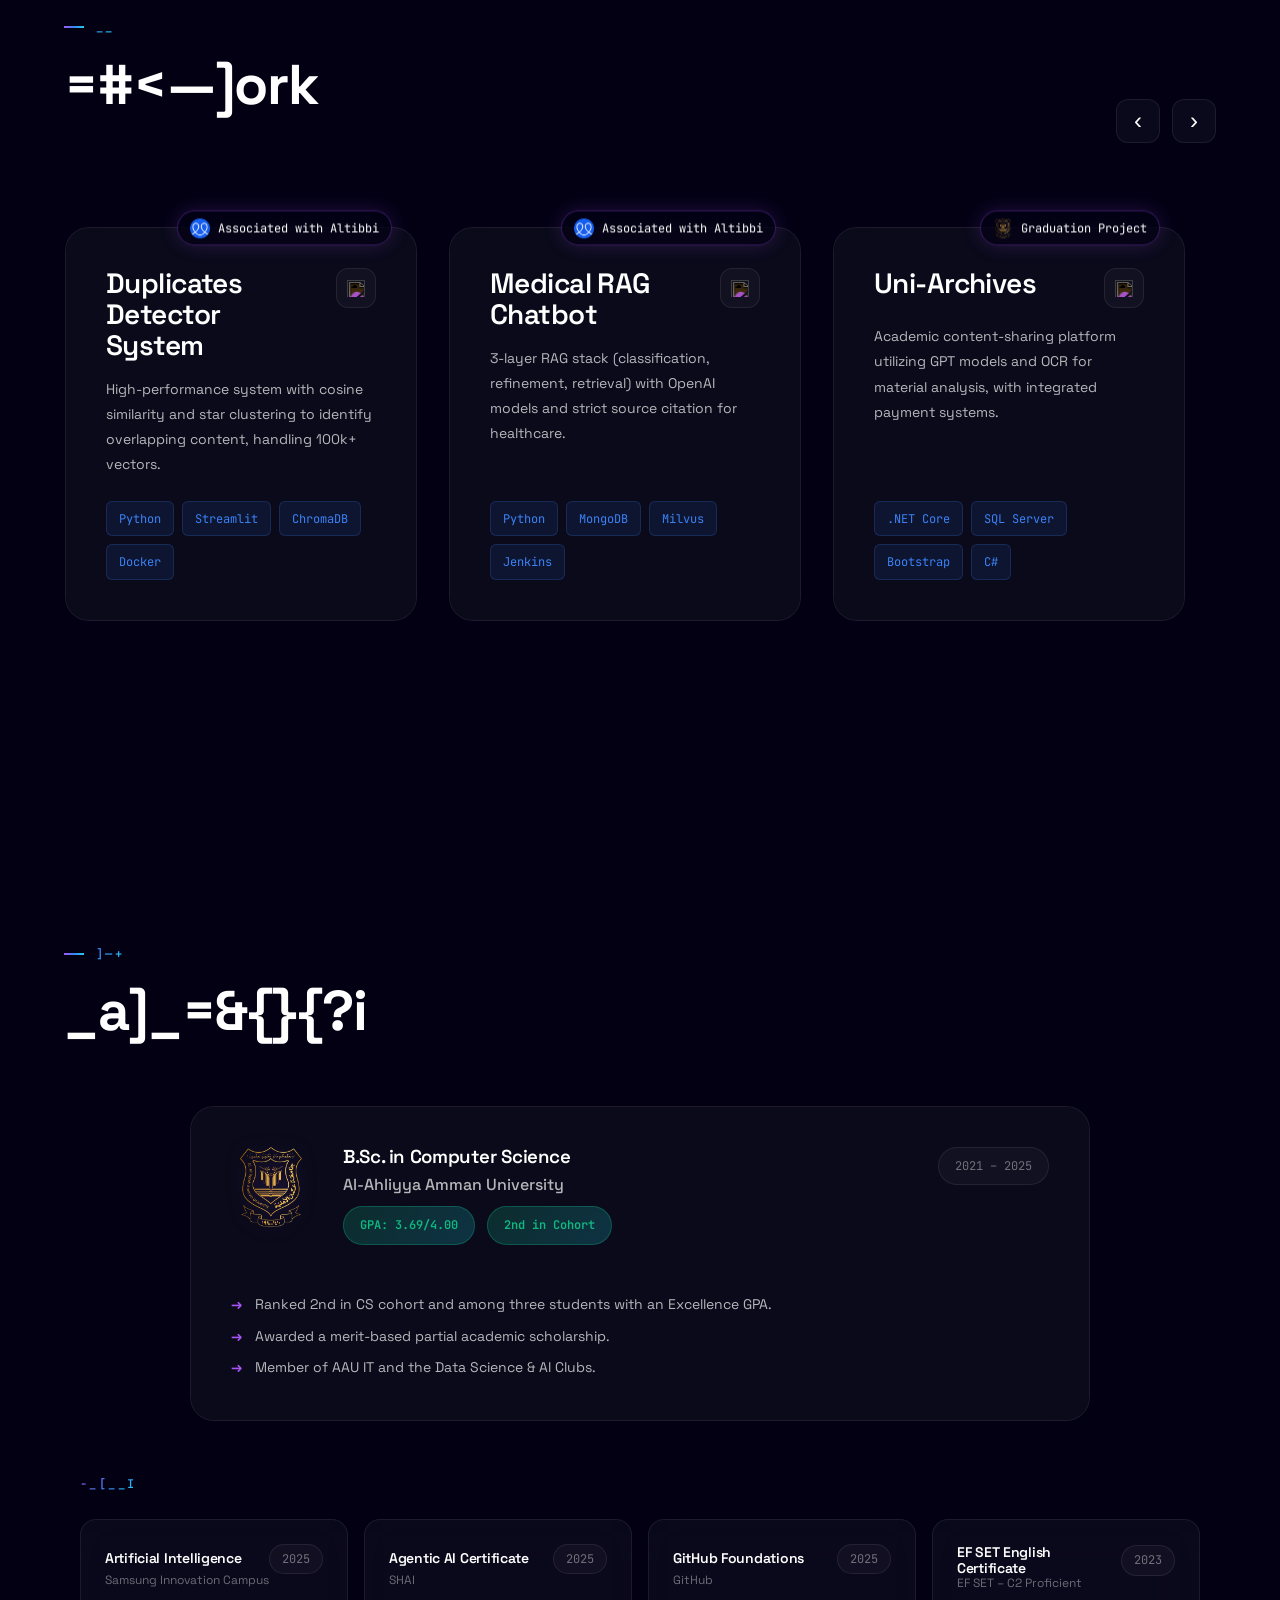
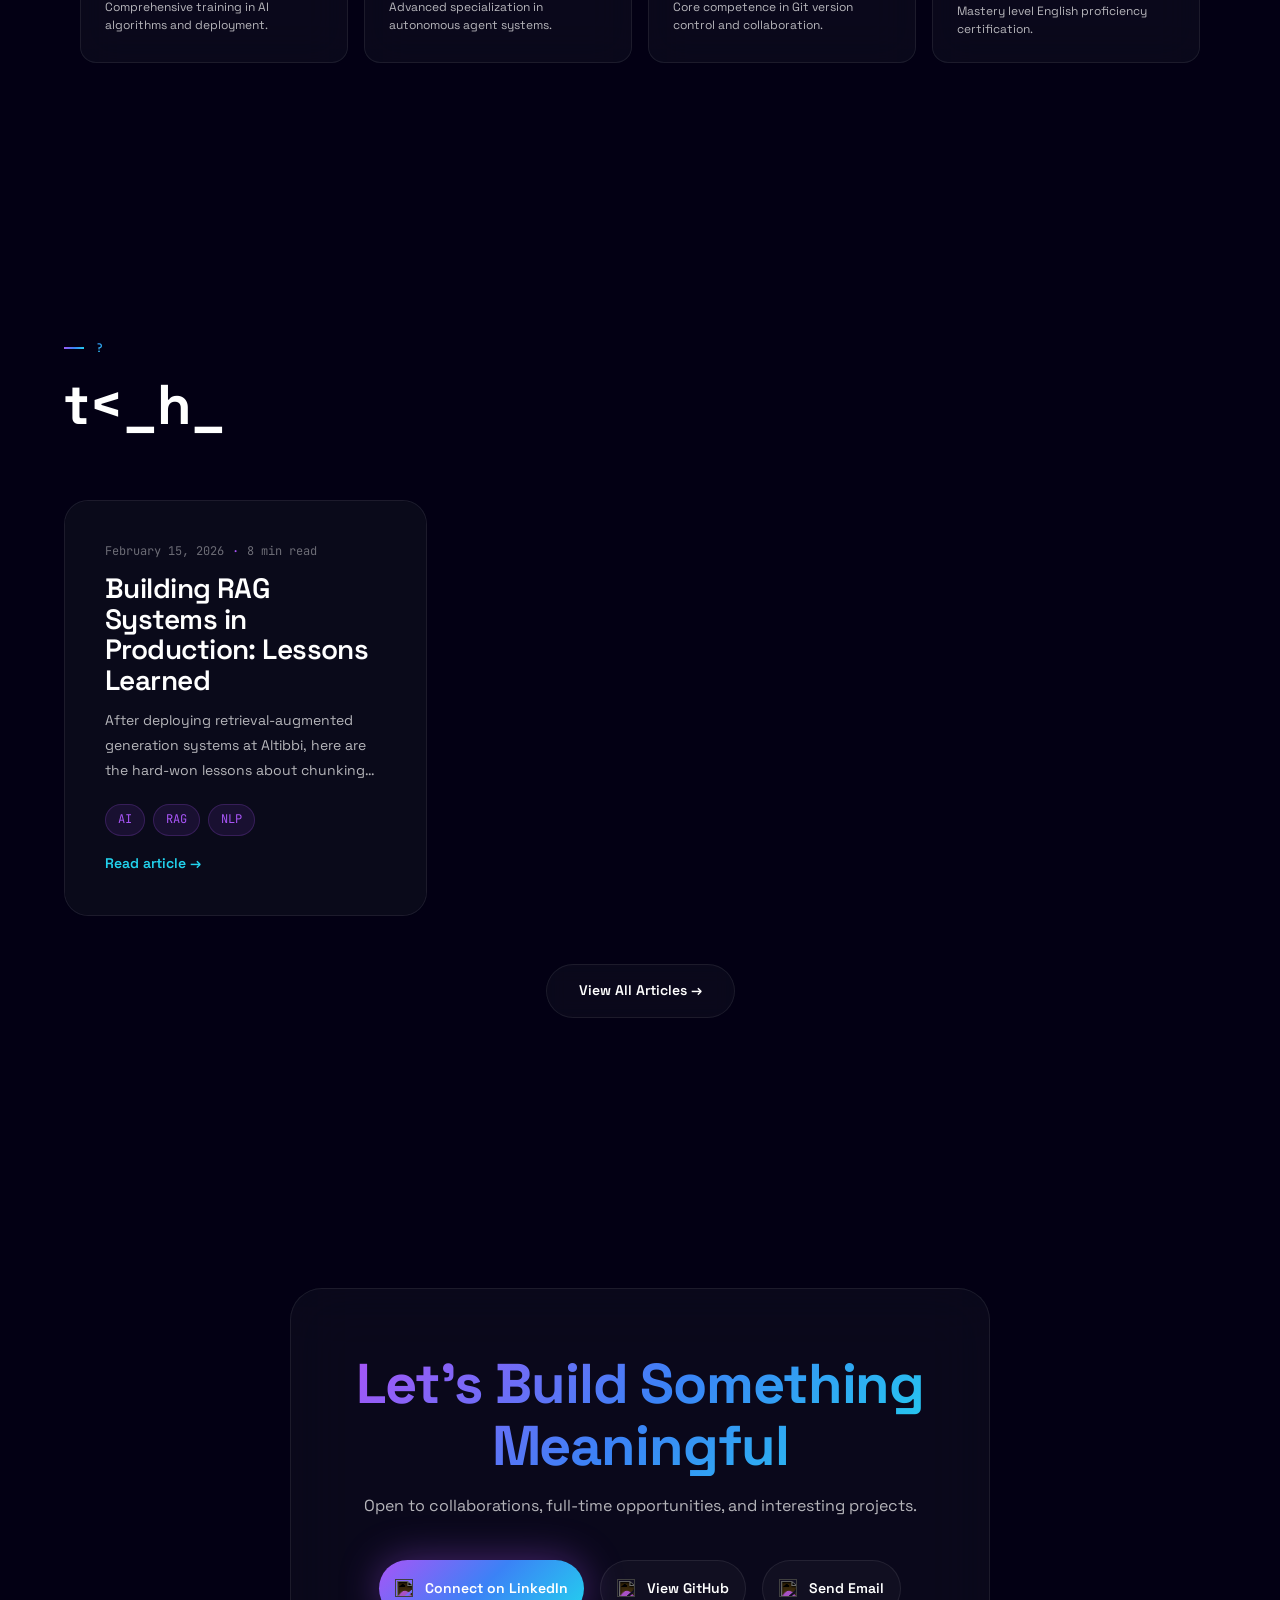
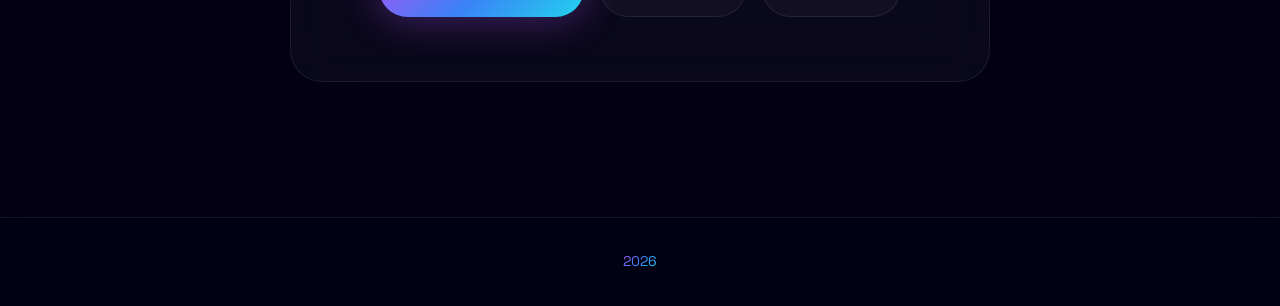
==== commit 591b05e6: "Add shared blog template and dynamic article loader Introduce a shared article template and wiring f" ====
--- a/index.html
+++ b/index.html
@@ -74,7 +74,7 @@
                 <div class="experience-header">
                   <div>
                     <h3>9XAI Fellow (Lighthouse Cohort)</h3>
-                    <p class="experience-company">HTU & NCFT</p>
+                    <p class="experience-company">Al Hussein Technical University</p>
                   </div>
                   <span class="experience-period">Feb 2026 – Present</span>
                 </div>
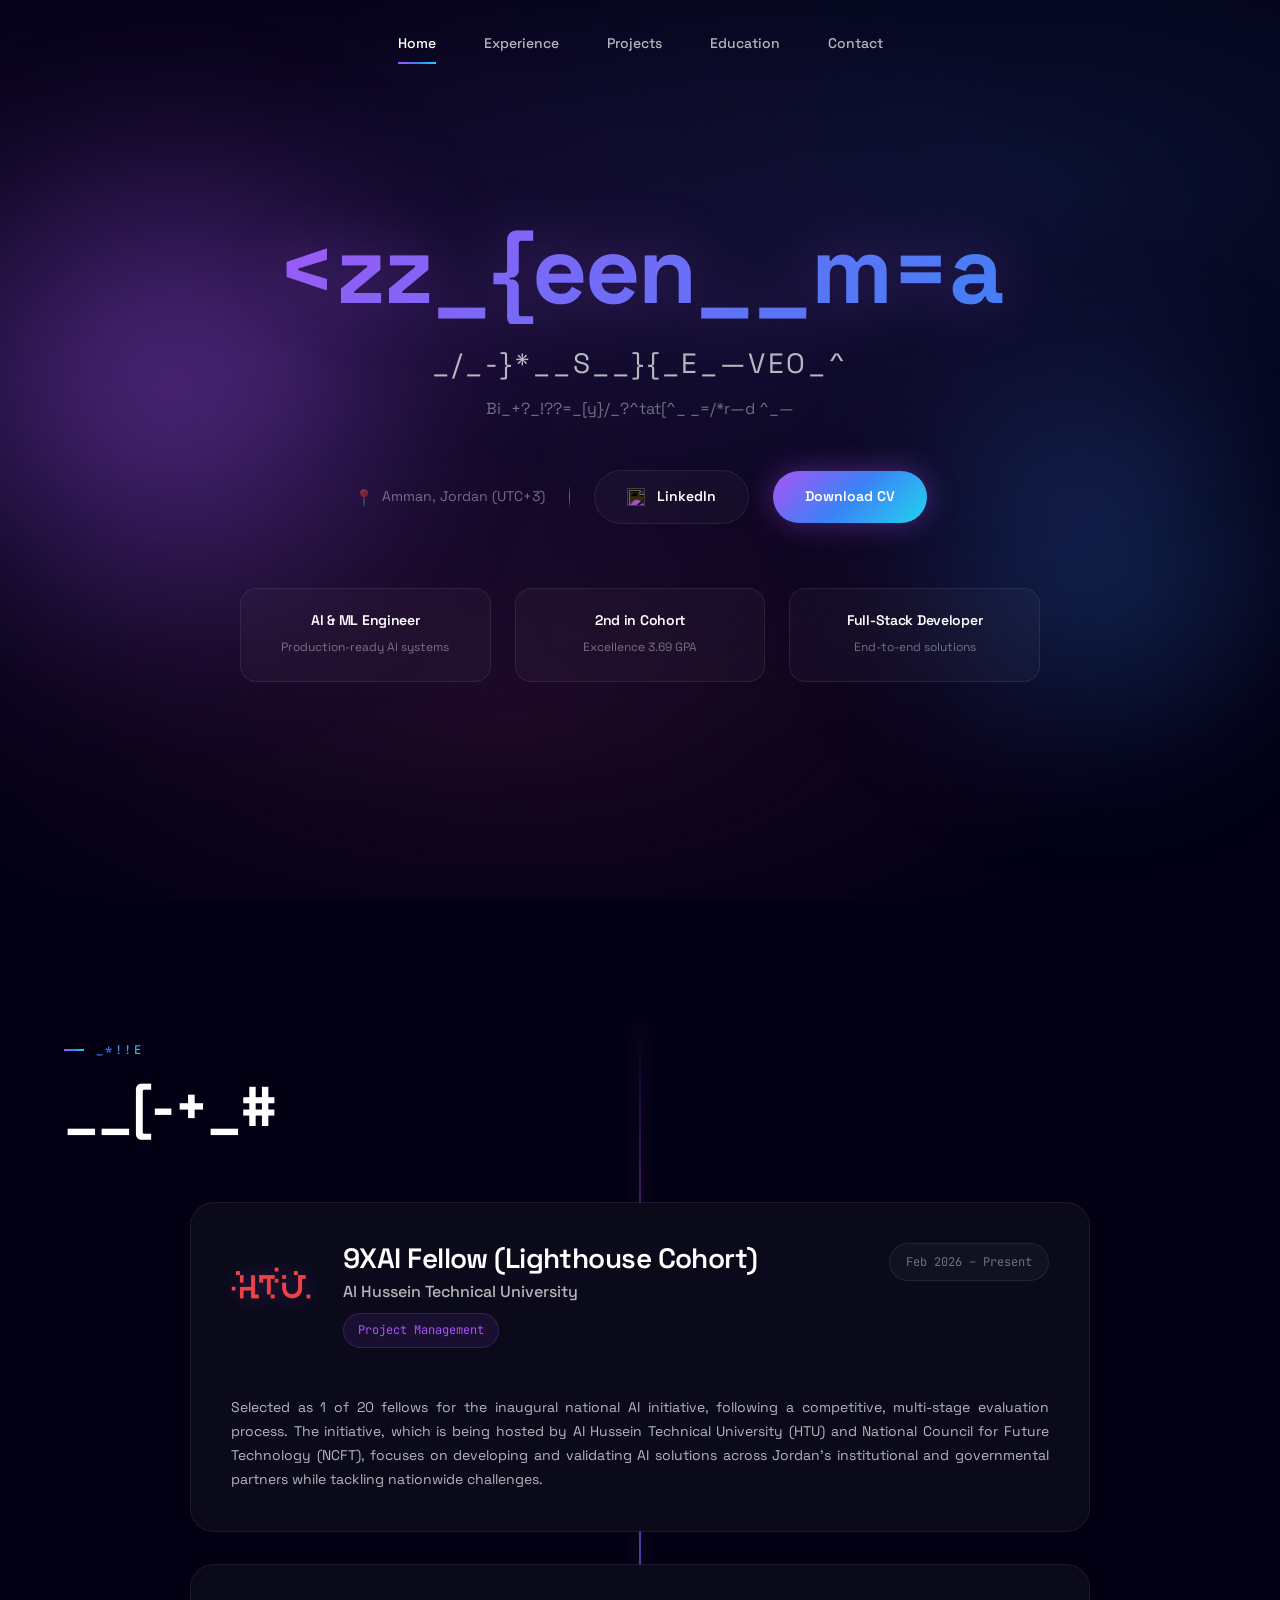
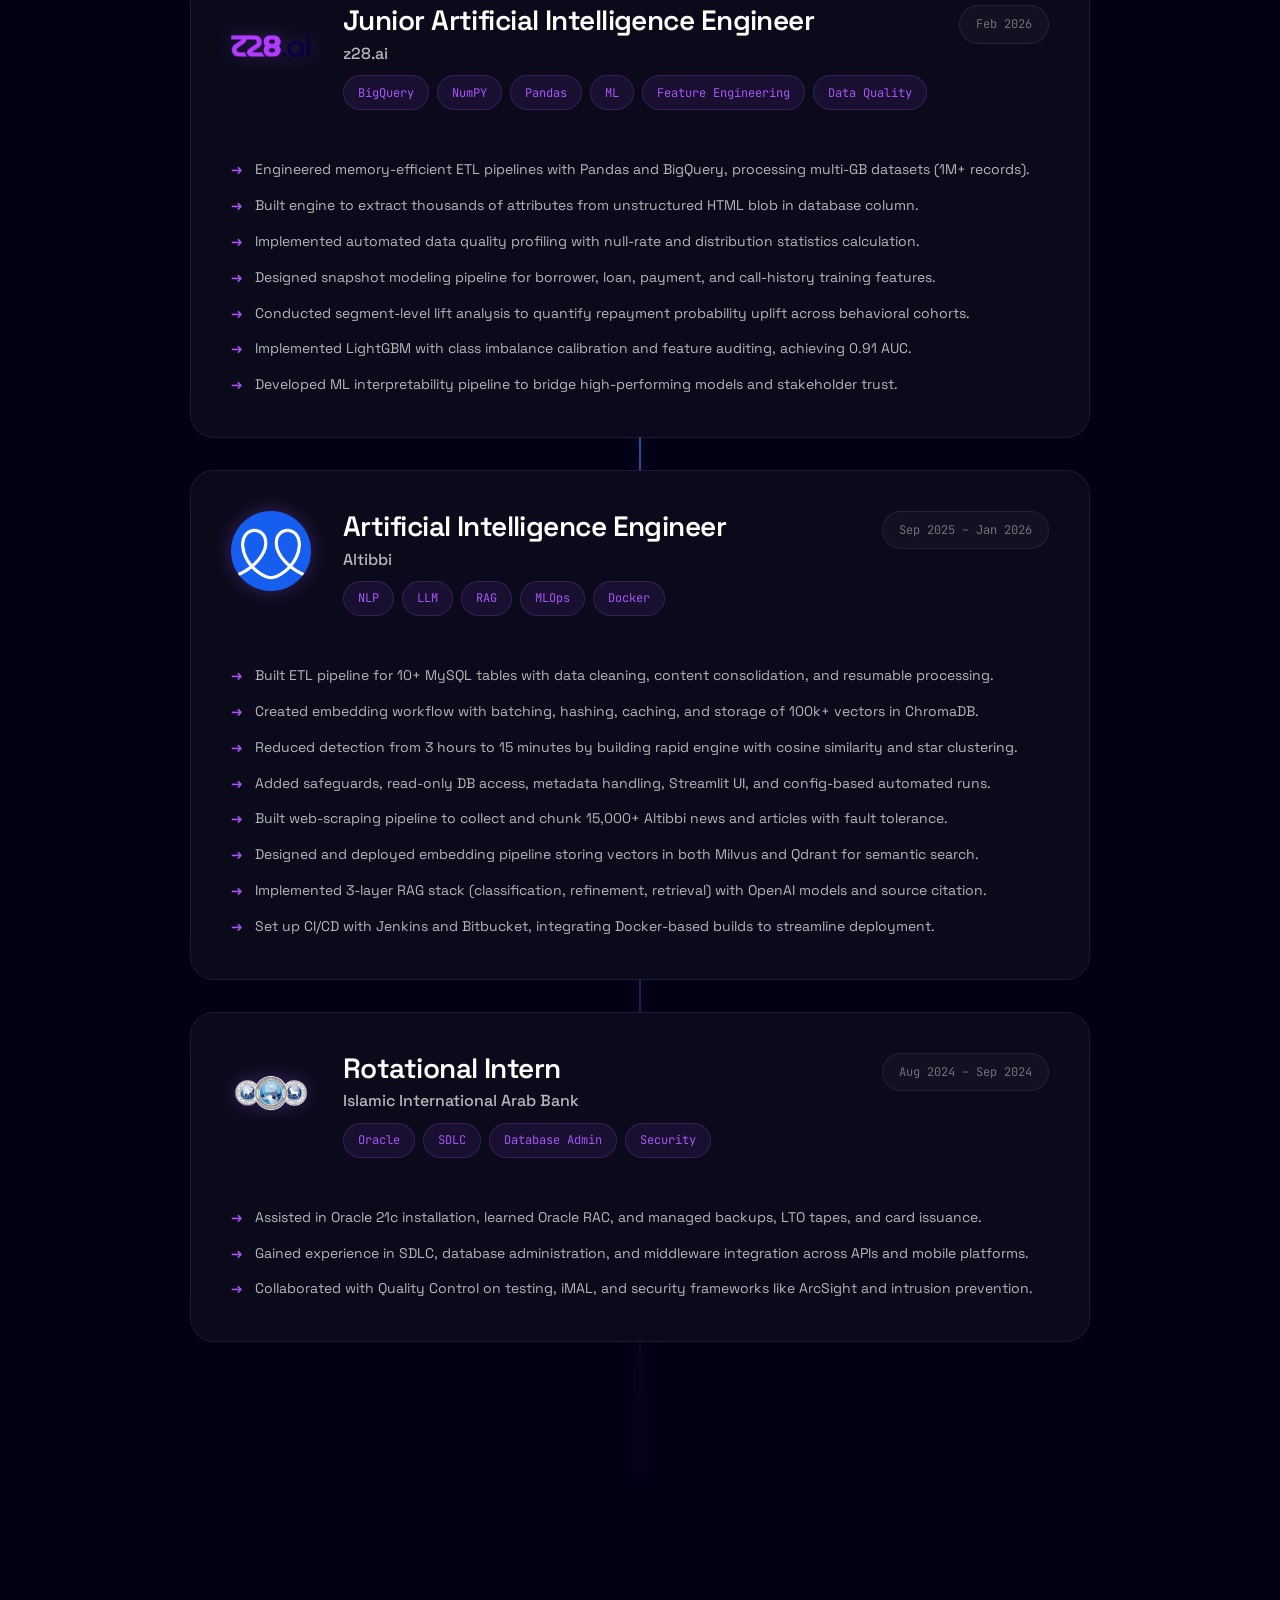
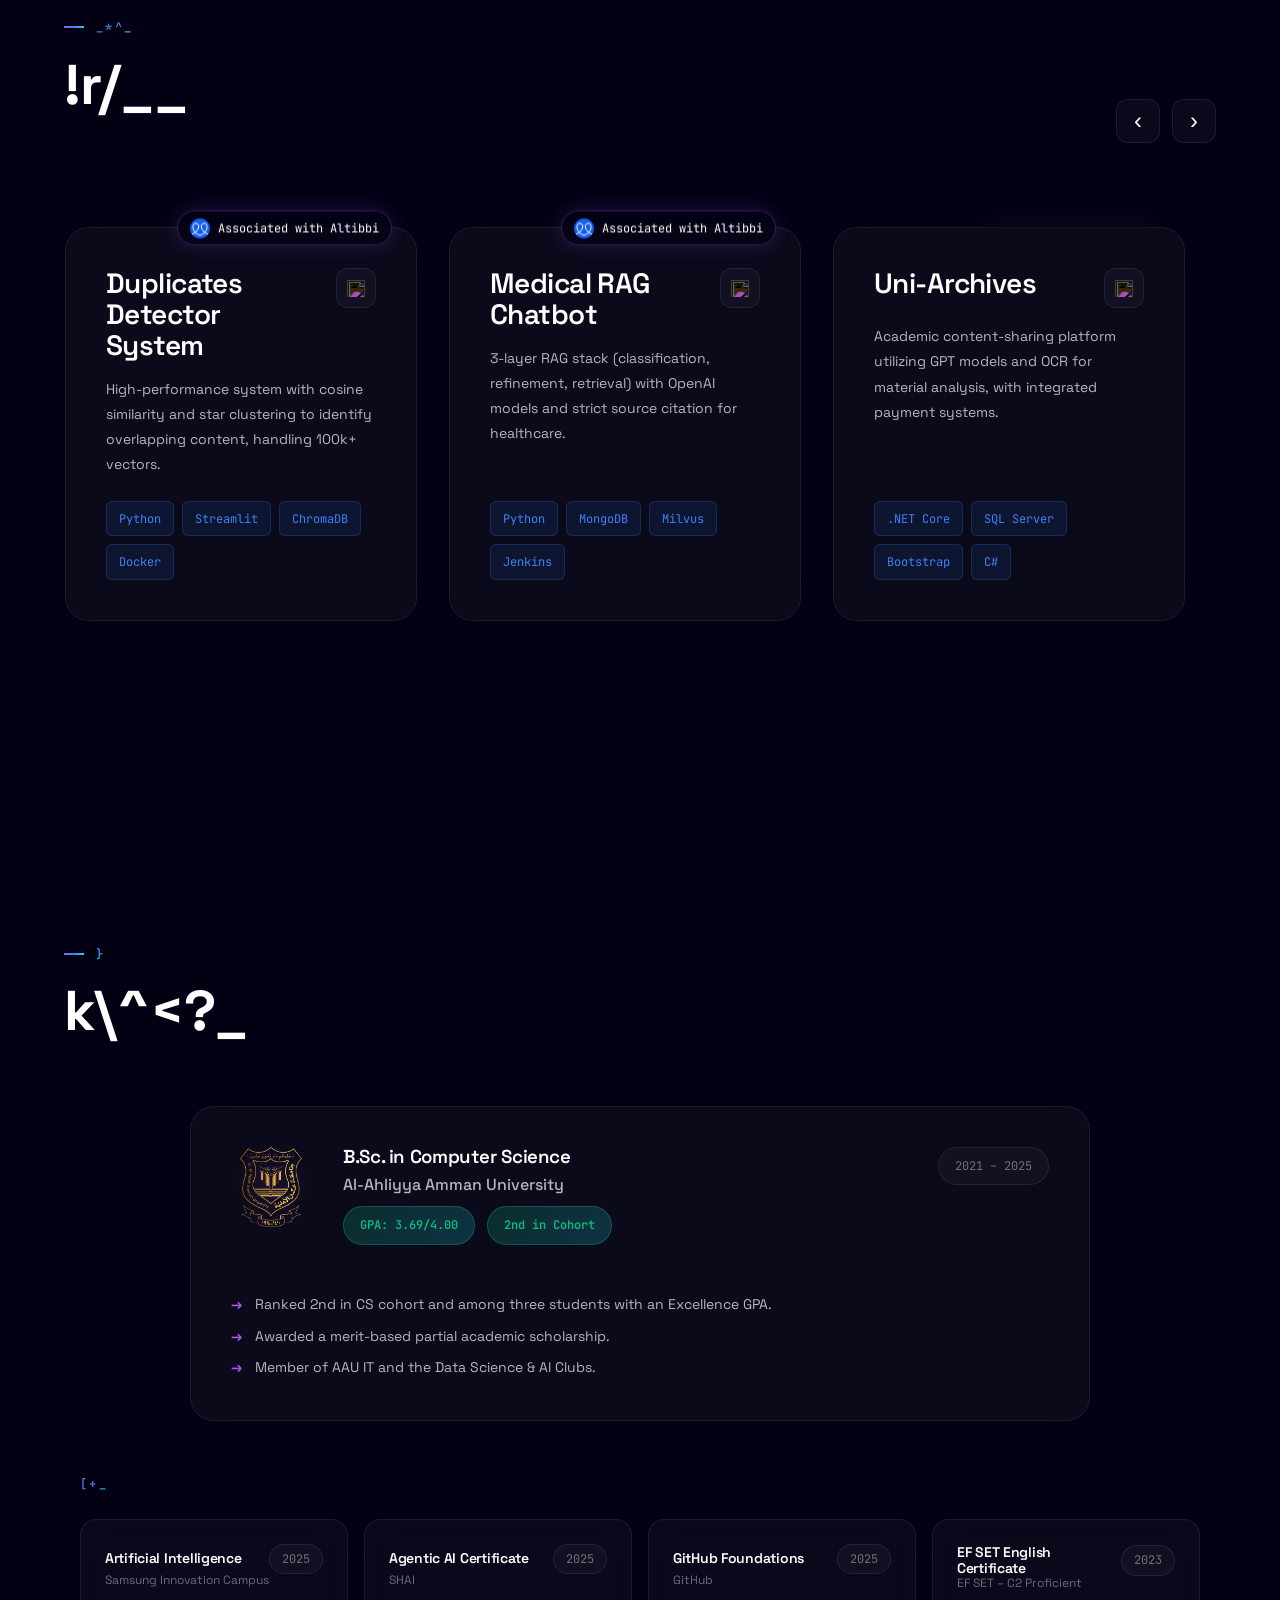
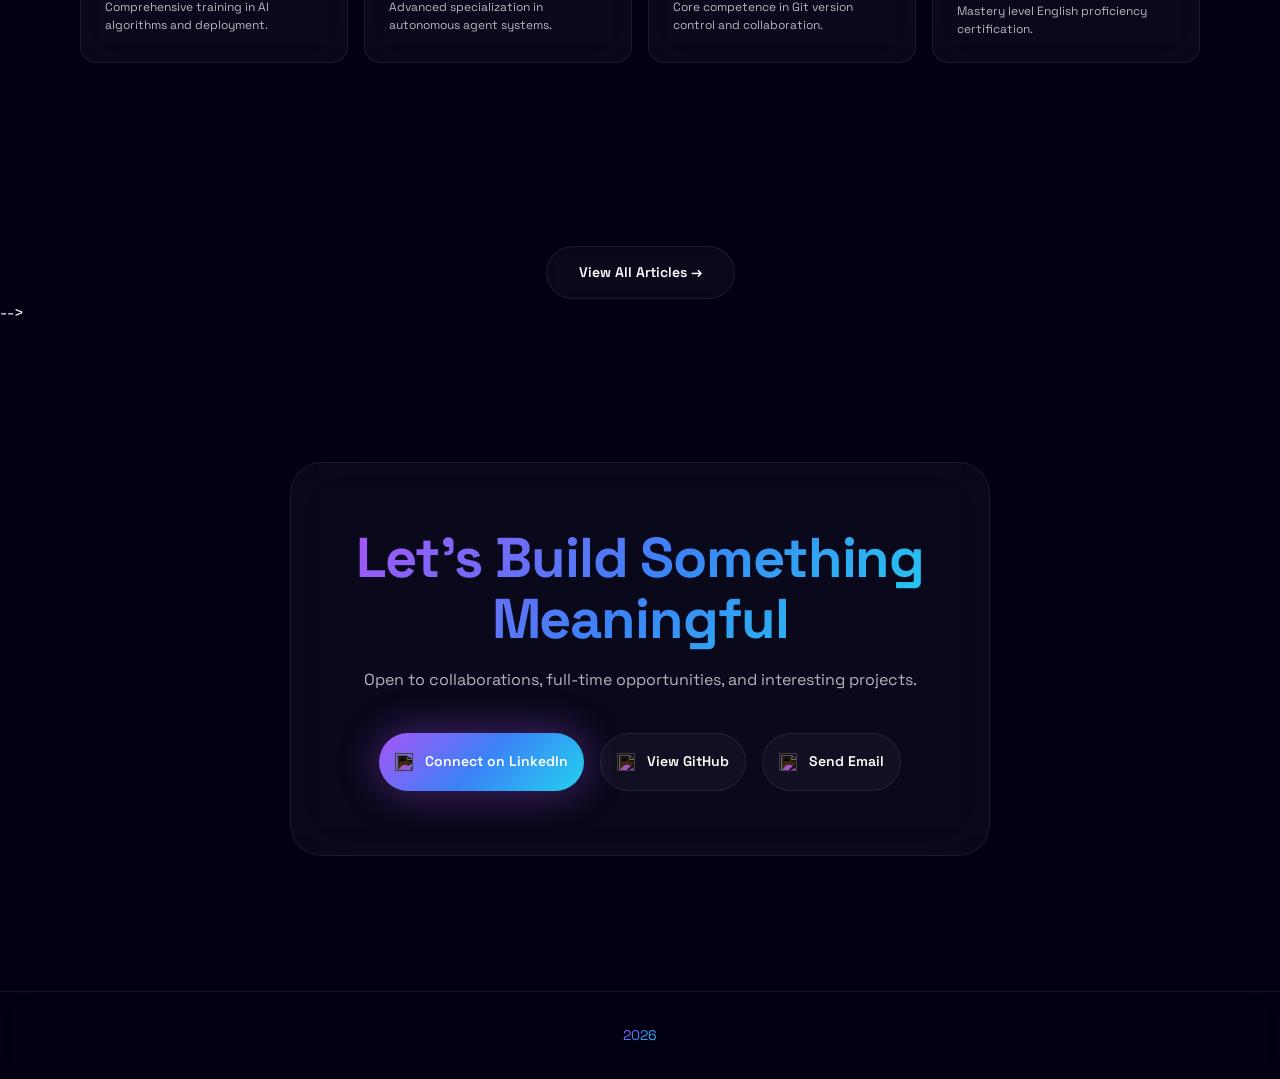
==== commit 4a4da277: "commenting blogs" ====
--- a/index.html
+++ b/index.html
@@ -17,7 +17,7 @@
       <a href="#experience" class="nav-link">Experience</a>
       <a href="#projects" class="nav-link">Projects</a>
       <a href="#education" class="nav-link">Education</a>
-      <a href="#blog-preview" class="nav-link">Blog</a>
+      <!-- <a href="#blog-preview" class="nav-link">Blog</a> -->
       <a href="#cta" class="nav-link">Contact</a>
     </nav>
   </header>
@@ -381,7 +381,7 @@
       </div>
     </section>
 
-    <section id="blog-preview">
+    <!-- <section id="blog-preview">
       <div class="container">
         <span class="section-label">Blog</span>
         <h2 class="section-title">Latest Thoughts</h2>
@@ -392,7 +392,7 @@
           <a href="blogs.html" class="btn btn-secondary">View All Articles &rarr;</a>
         </div>
       </div>
-    </section>
+    </section> -->
 
     <section id="cta">
       <div class="cta-content">
@@ -421,8 +421,8 @@
     <p><span id="year"></span></p>
   </footer>
 
-  <script src="blog-data.js"></script>
-  <script src="blog.js"></script>
+  <!-- <script src="blog-data.js"></script> -->
+  <!-- <script src="blog.js"></script> -->
   <script src="script.js"></script>
 </body>
 </html>
--- a/styles.css
+++ b/styles.css
@@ -1184,6 +1184,7 @@
 /* ──────────────────────────────────────
    Blog — Listing Page
    ────────────────────────────────────── */
+/*
 
 /* Simplified blog header (blogs.html only) */
 .blog-header {
@@ -1645,6 +1646,7 @@
   height: 14px;
   filter: invert(1);
 }
+*/
 
 @media (min-width: 1921px) {
   :root {
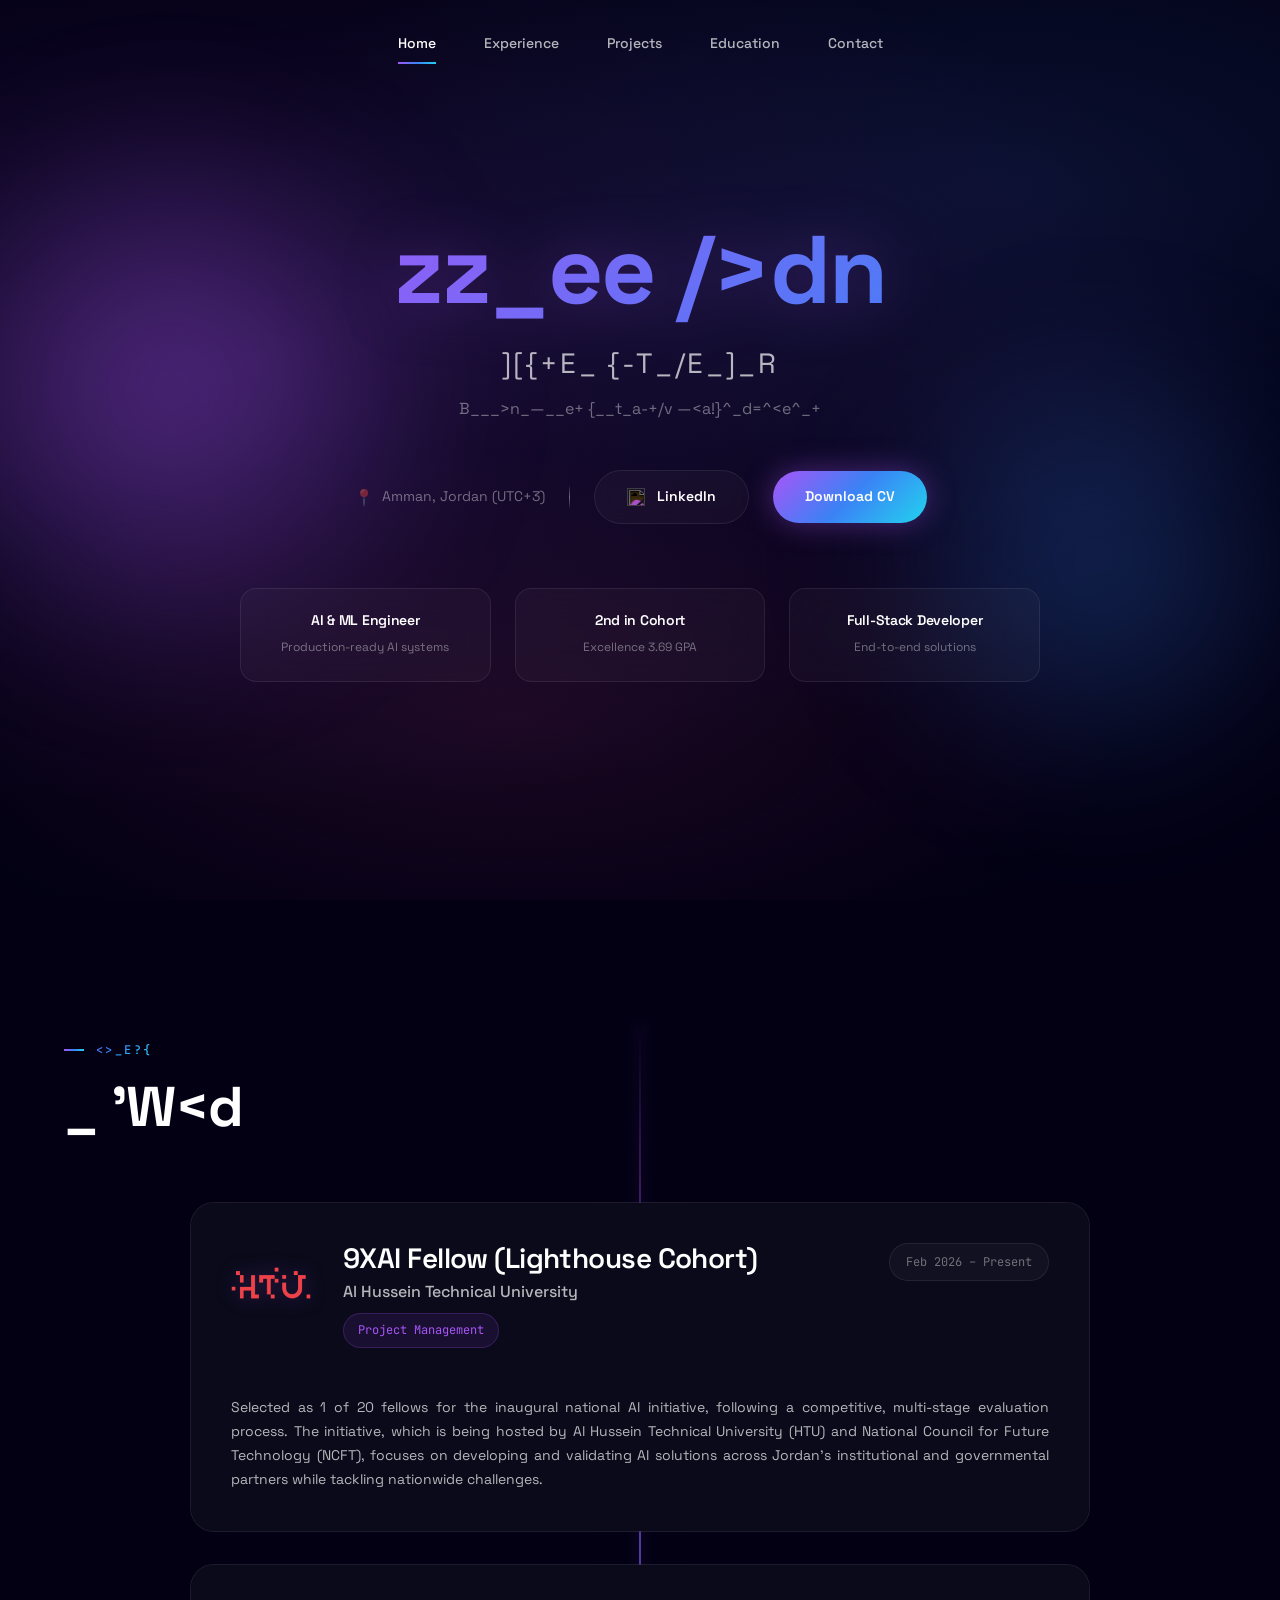
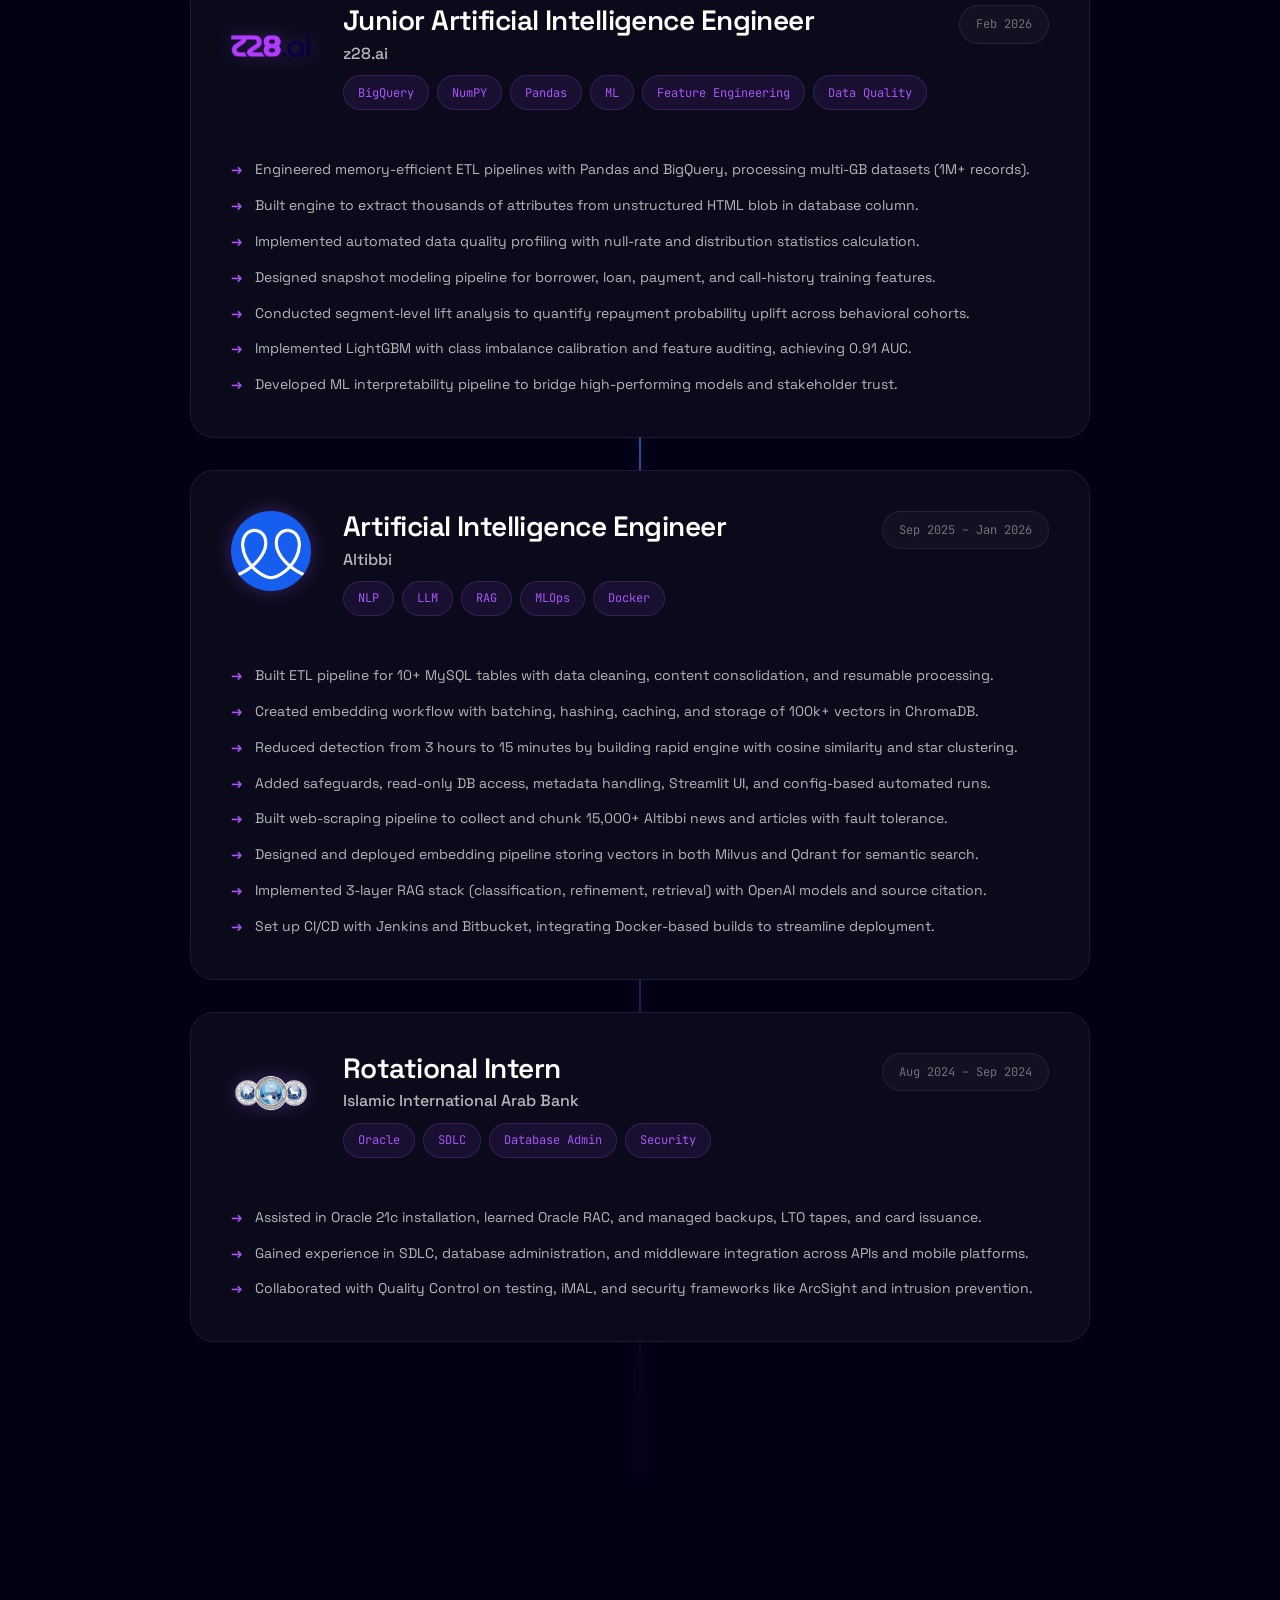
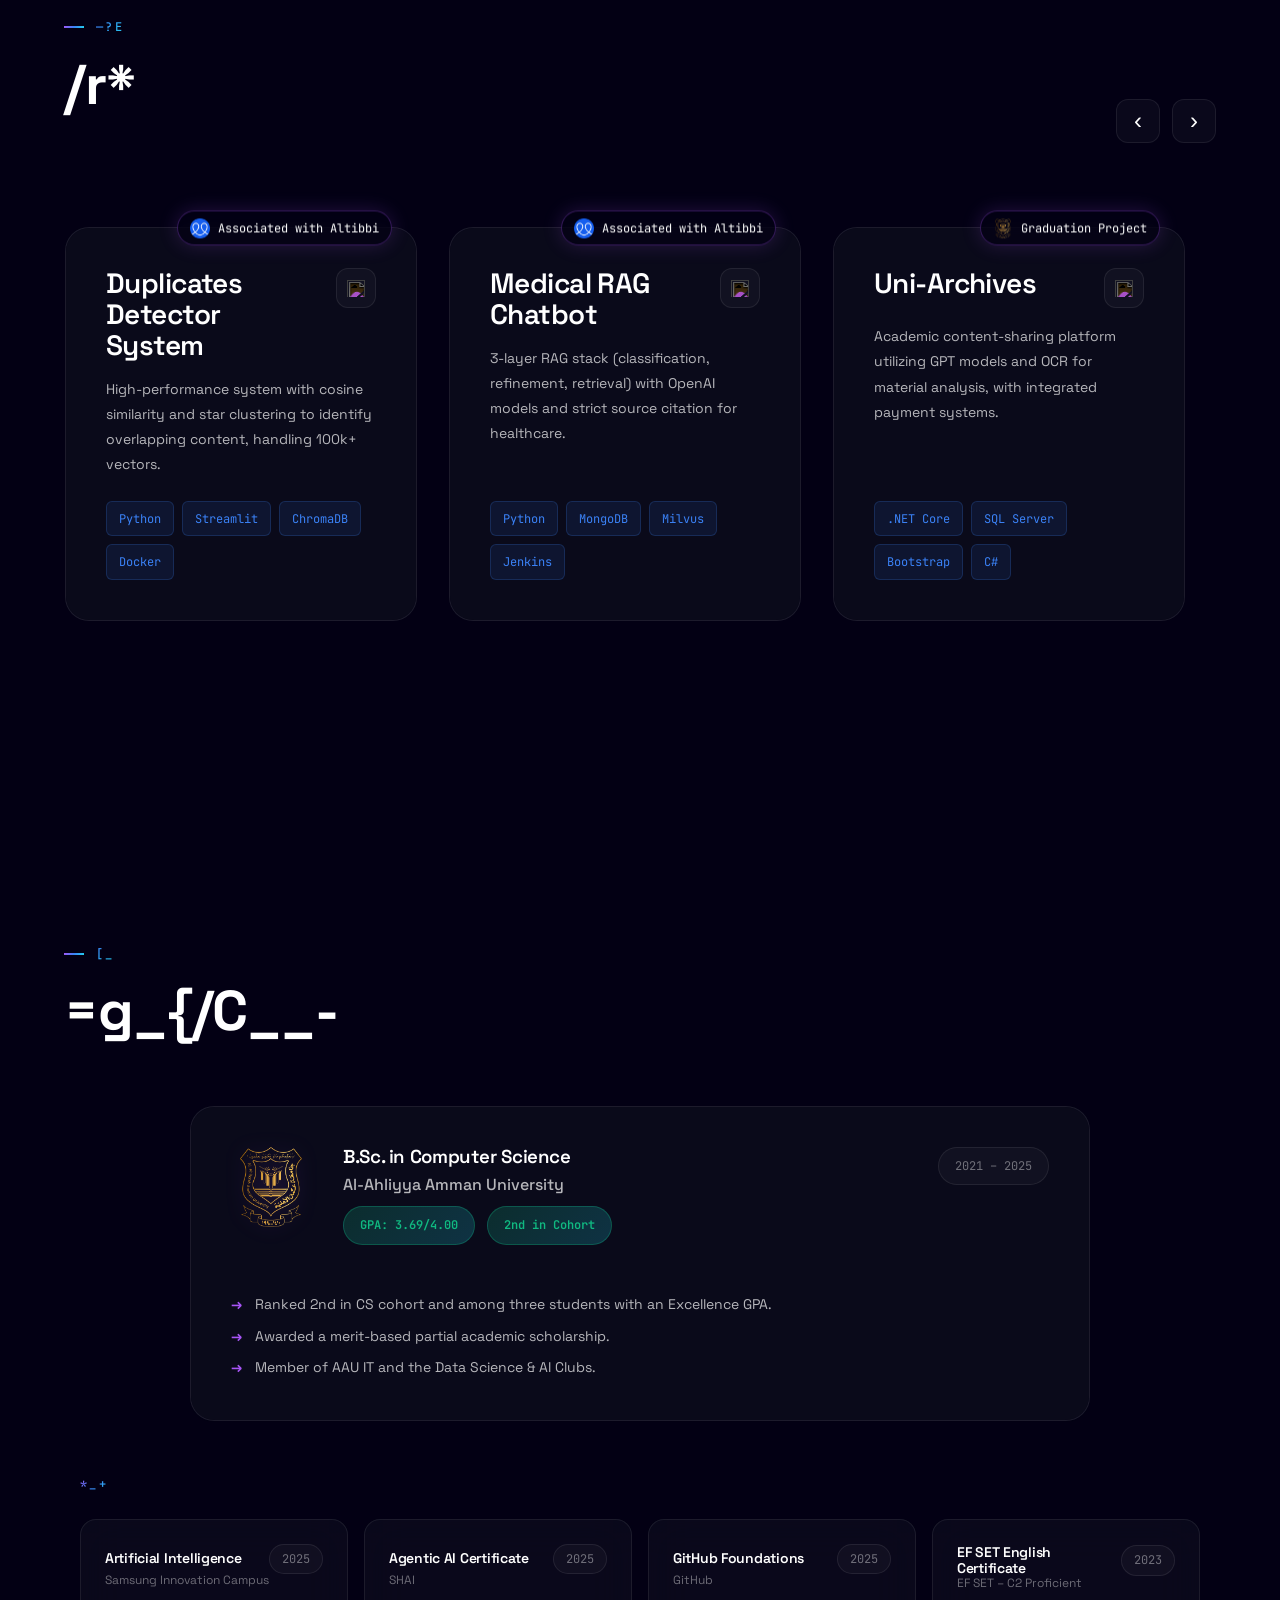
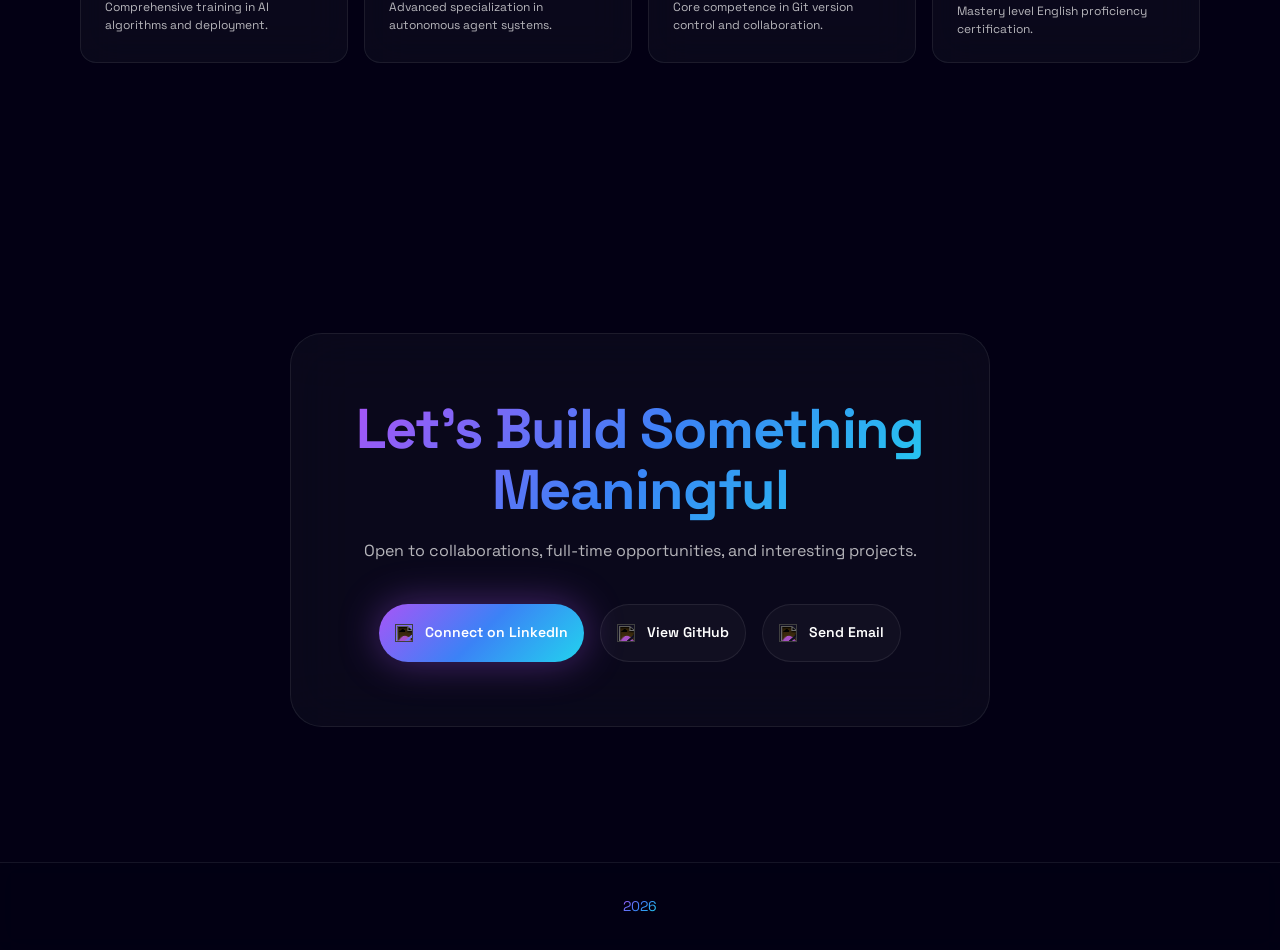
==== commit c09c6f7f: "Update index.html" ====
--- a/index.html
+++ b/index.html
@@ -387,7 +387,7 @@
         <h2 class="section-title">Latest Thoughts</h2>
         <div class="blog-preview-grid" id="blog-preview-grid">
           <!-- Populated by JS -->
-        </div>
+        <!-- </div> 
         <div class="blog-preview-cta">
           <a href="blogs.html" class="btn btn-secondary">View All Articles &rarr;</a>
         </div>
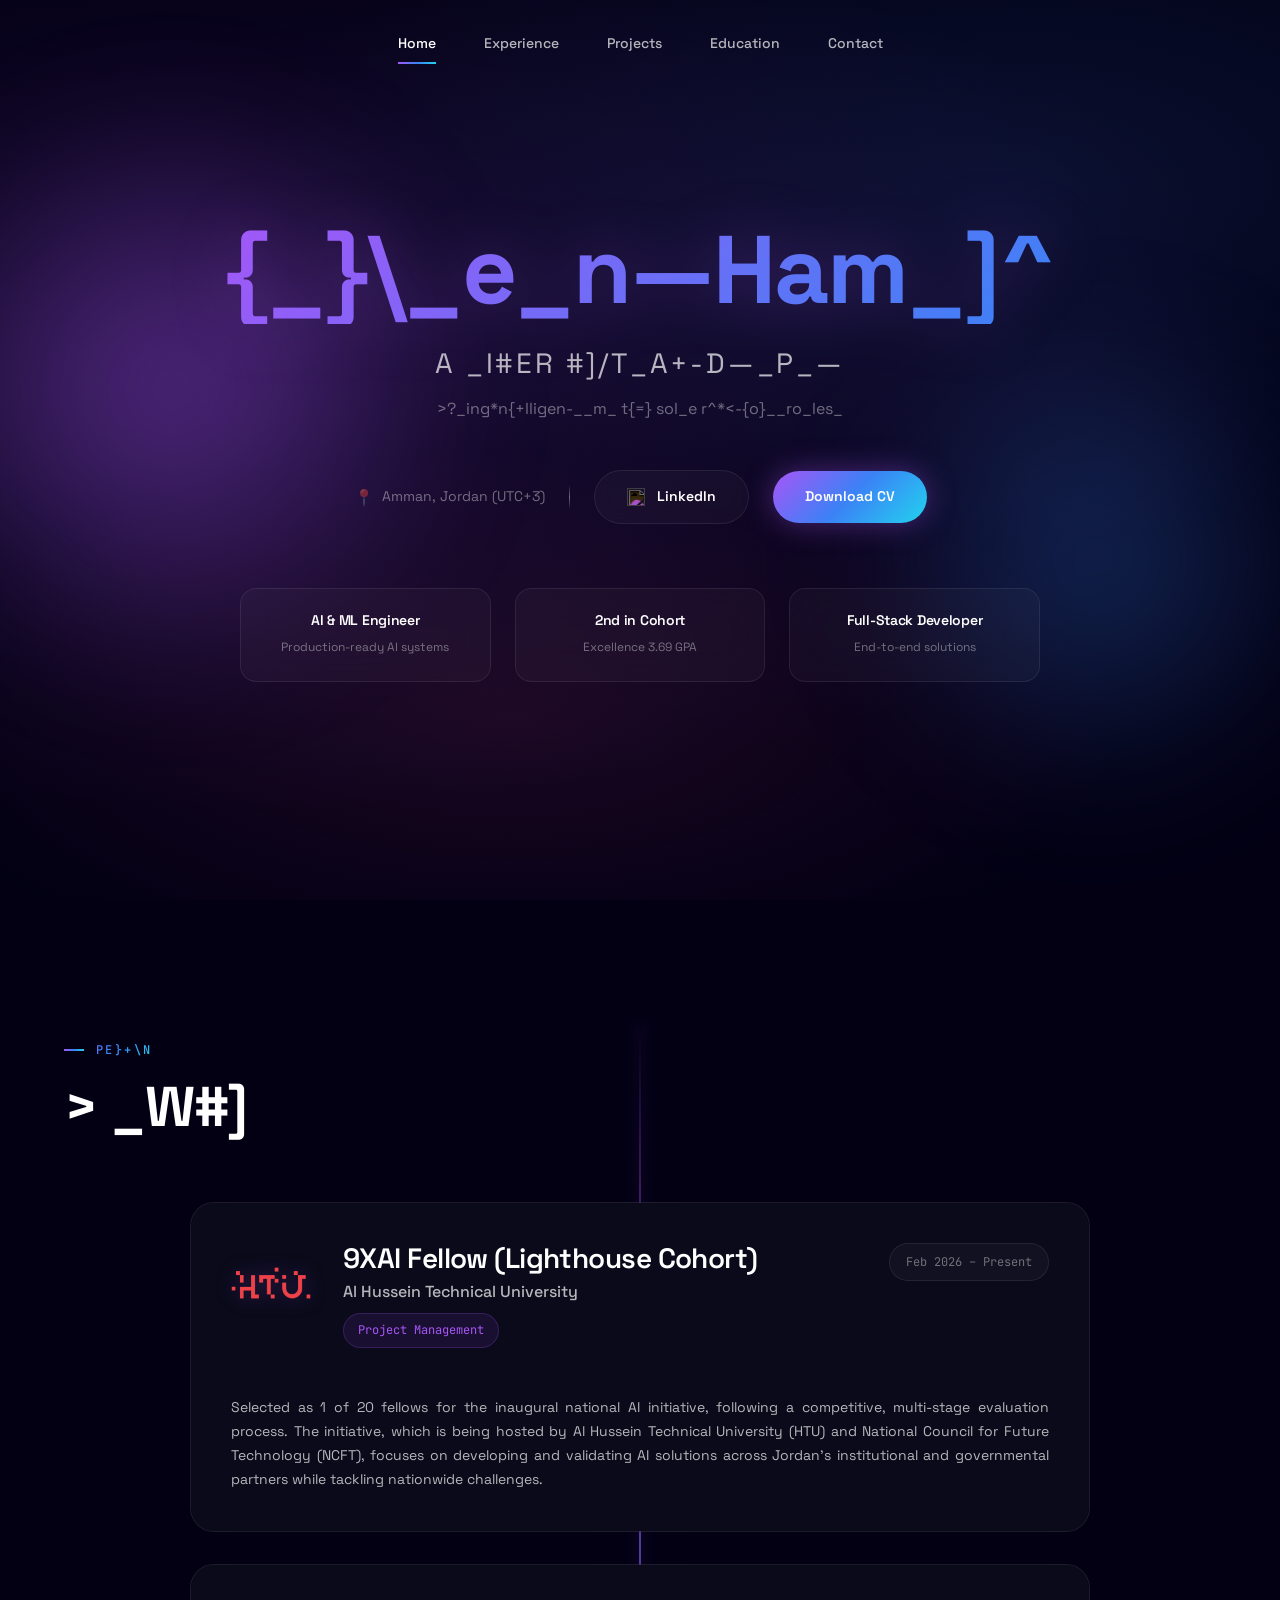
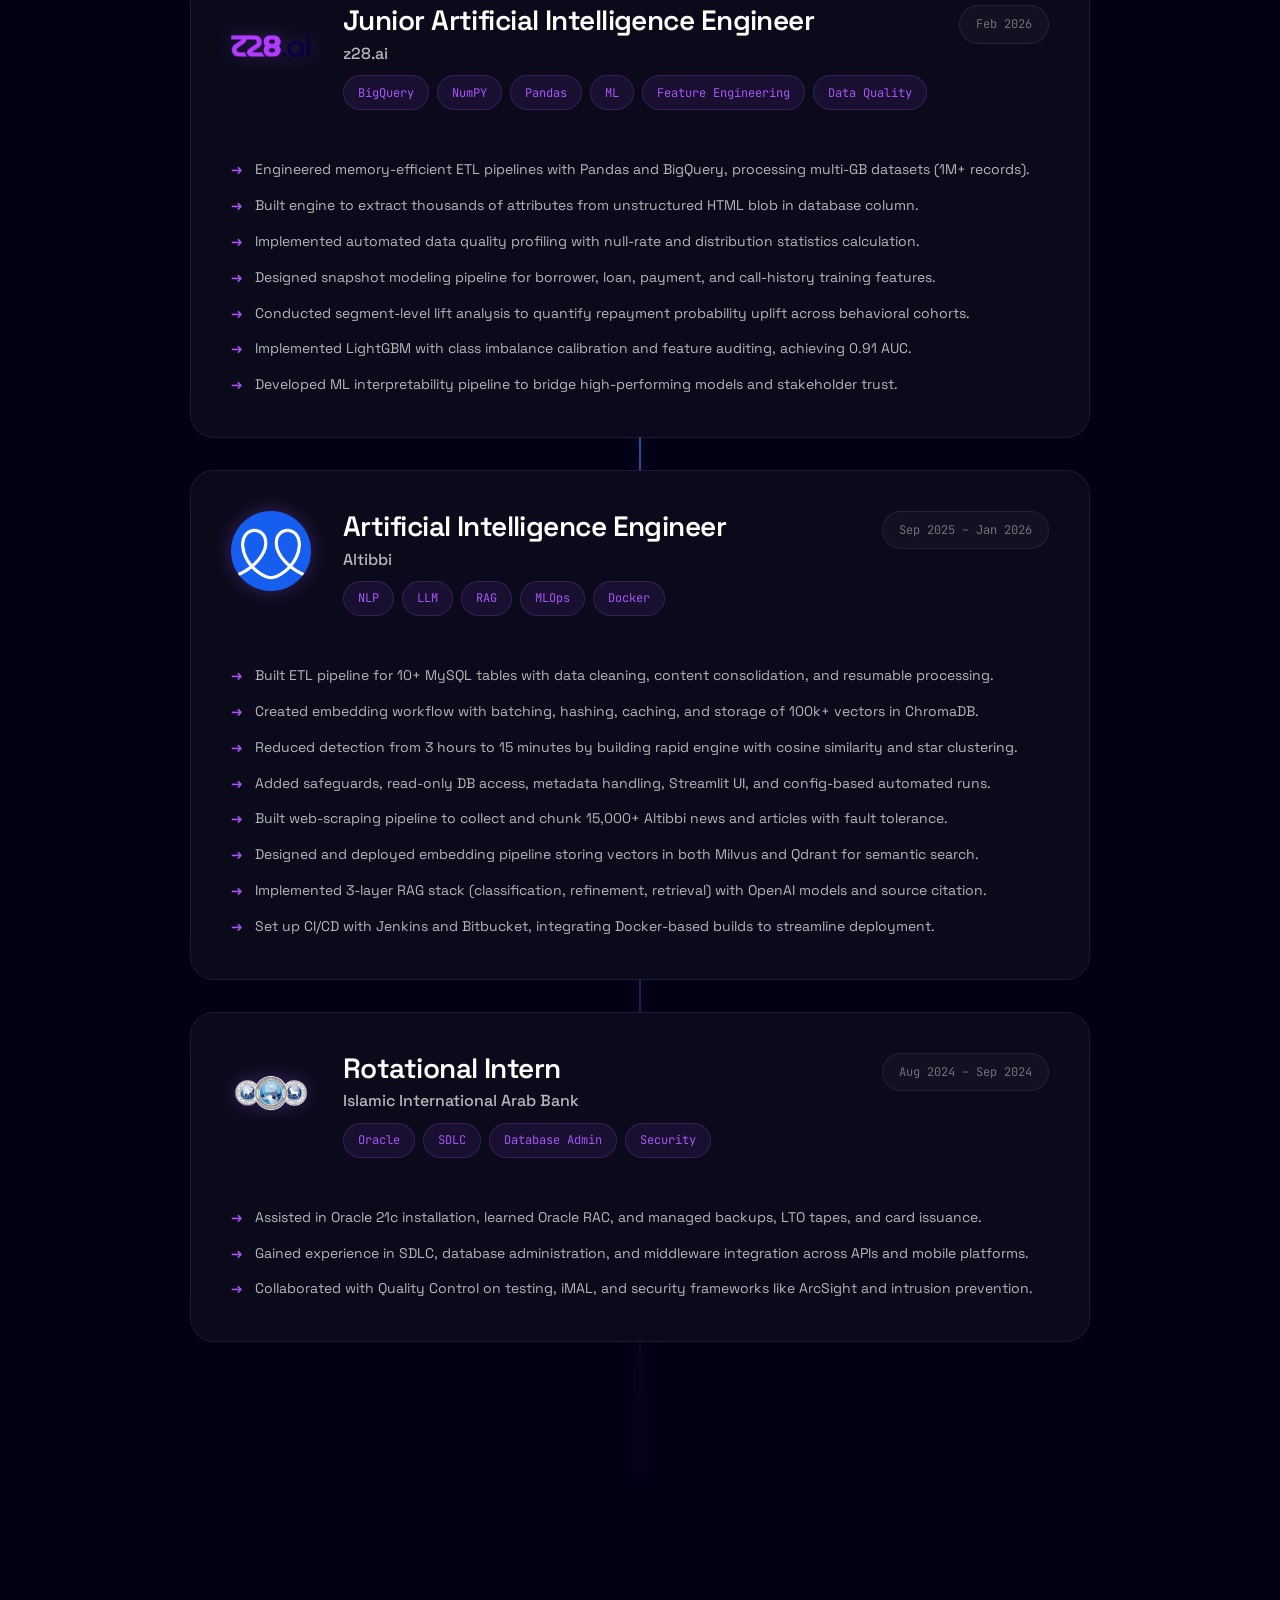
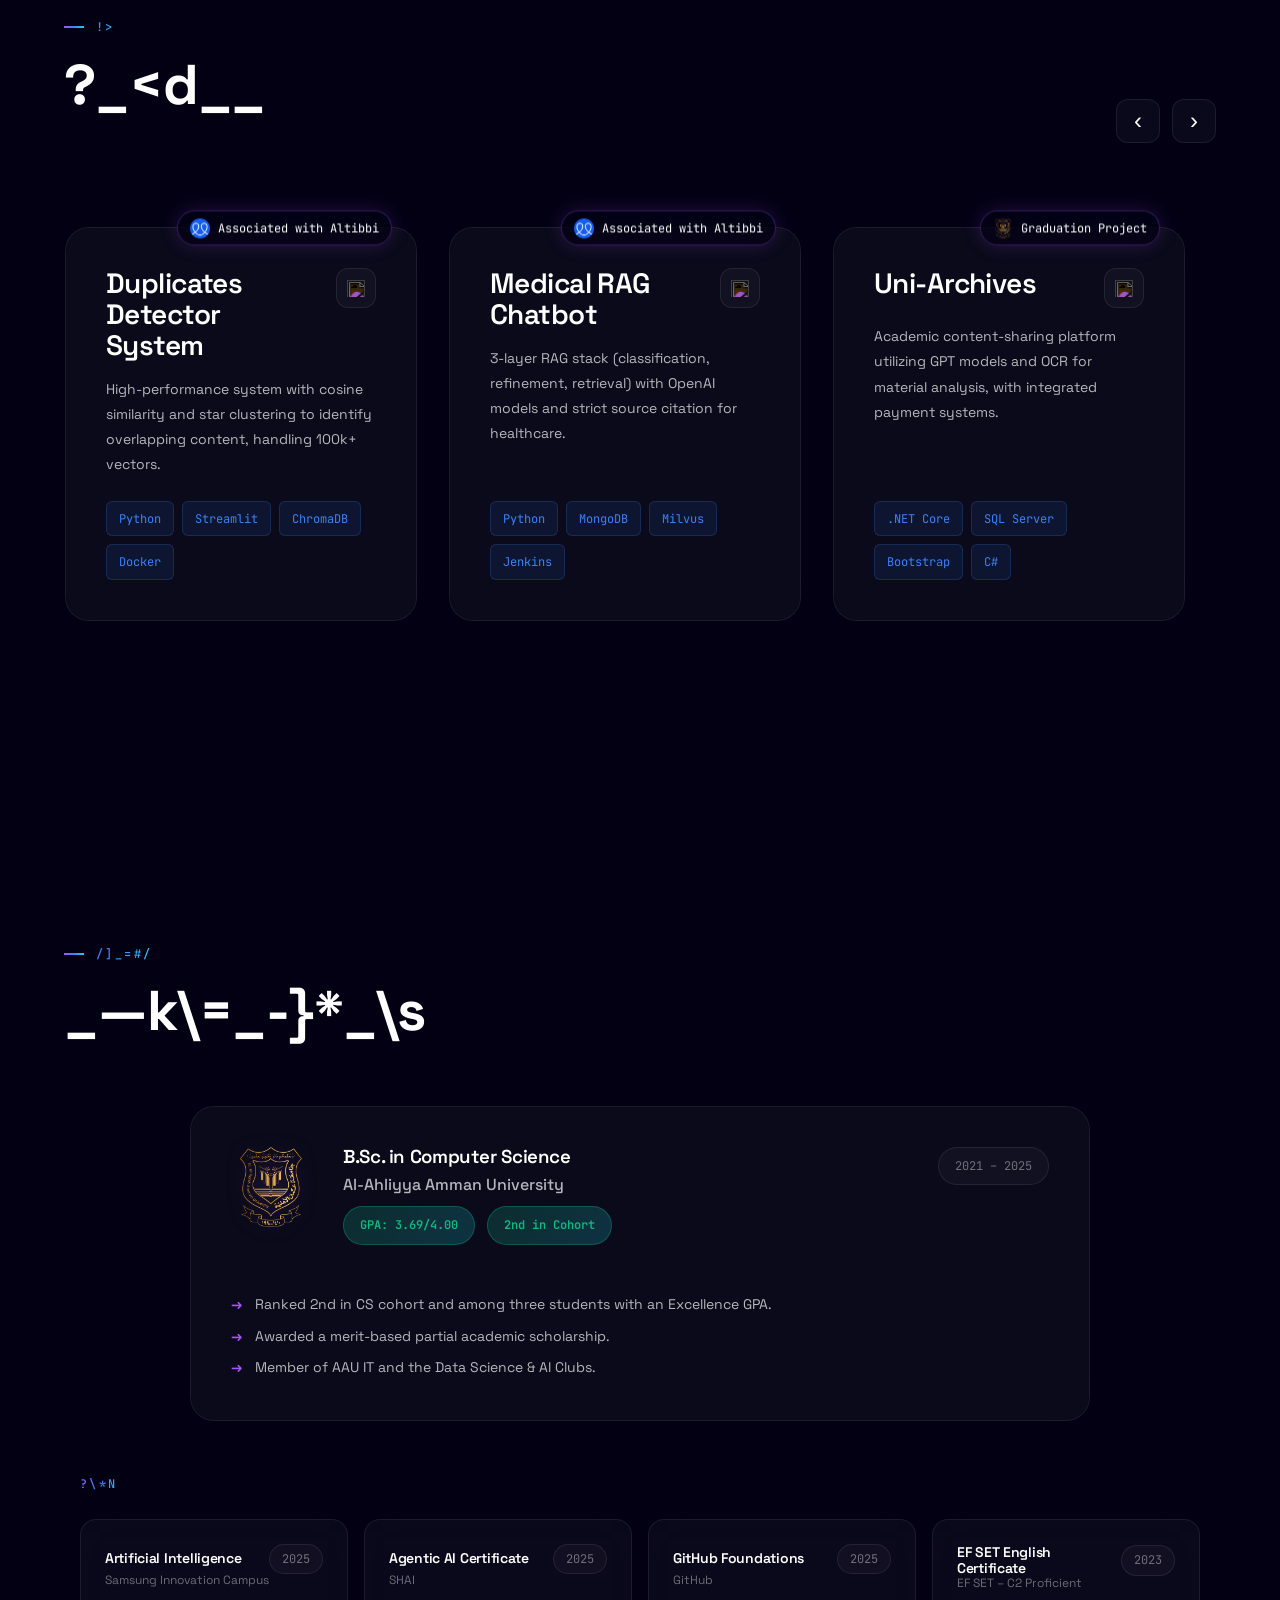
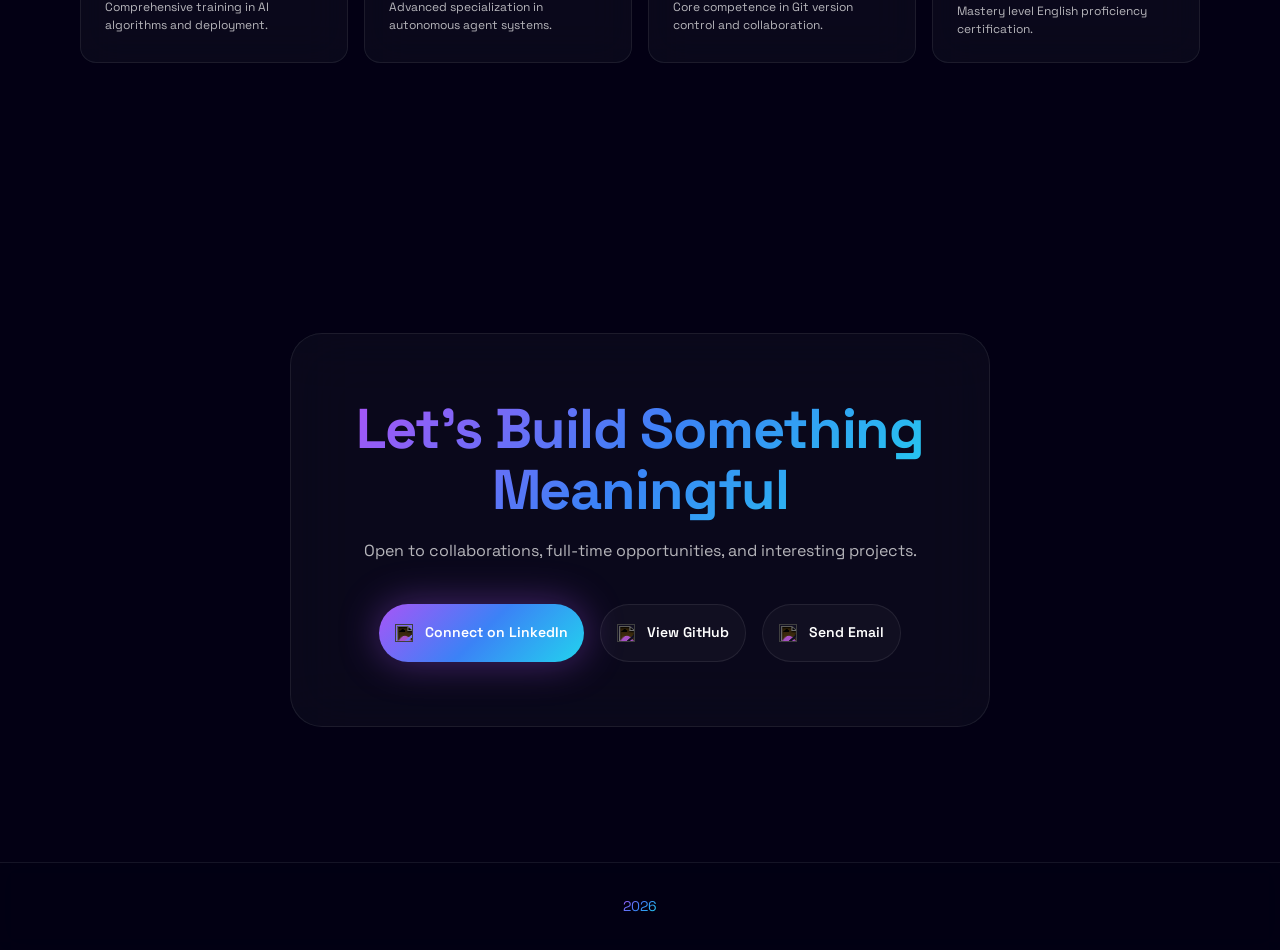
==== commit 1be6387a: "Preconnect fonts and enable lazy-loading on images Improve page load performance in index.html: add " ====
--- a/index.html
+++ b/index.html
@@ -6,6 +6,9 @@
   <meta name="description" content="Ezzaldeen Hamdan · AI Engineer and Software Developer specializing in production-ready AI systems, machine learning, and full-stack development.">
   <meta name="theme-color" content="#09090b">
   <title>Ezzaldeen Hamdan | AI Engineer</title>
+  <link rel="preconnect" href="https://cdn.jsdelivr.net">
+  <link rel="preconnect" href="https://fonts.googleapis.com">
+  <link rel="preconnect" href="https://fonts.gstatic.com" crossorigin>
   <link rel="stylesheet" href="styles.css">
 </head>
 <body>
@@ -69,7 +72,7 @@
 
             <article class="experience-card fade-in">
             <div class="card-top-section">
-              <img src="images/HTU.png" alt="HTU Logo" class="company-logo">
+              <img src="images/HTU.png" alt="HTU Logo" class="company-logo" loading="lazy">
               <div class="card-header-info">
                 <div class="experience-header">
                   <div>
@@ -88,7 +91,7 @@
           
           <article class="experience-card fade-in">
             <div class="card-top-section">
-              <img src="images/z28ai.png" alt="z28.ai Logo" class="company-logo">
+              <img src="images/z28ai.png" alt="z28.ai Logo" class="company-logo" loading="lazy">
               <div class="card-header-info">
                 <div class="experience-header">
                   <div>
@@ -120,7 +123,7 @@
 
           <article class="experience-card fade-in">
             <div class="card-top-section">
-              <img src="images/Altibbi.png" alt="Altibbi Logo" class="company-logo">
+              <img src="images/Altibbi.png" alt="Altibbi Logo" class="company-logo" loading="lazy">
               <div class="card-header-info">
                 <div class="experience-header">
                   <div>
@@ -152,7 +155,7 @@
 
           <article class="experience-card fade-in">
             <div class="card-top-section">
-              <img src="images/IIAB.png" alt="IIAB Logo" class="company-logo">
+              <img src="images/IIAB.png" alt="IIAB Logo" class="company-logo" loading="lazy">
               <div class="card-header-info">
                 <div class="experience-header">
                   <div>
@@ -197,14 +200,14 @@
           <div class="carousel-track" aria-live="polite">
             <article class="project-card fade-in">
               <div class="project-badge">
-                <img src="images/Altibbi.png" alt="Altibbi Logo">
+                <img src="images/Altibbi.png" alt="Altibbi Logo" loading="lazy">
                 Associated with Altibbi
               </div>
               <div class="project-header">
                 <h3>Duplicates Detector System</h3>
                 <div class="project-links">
                   <a href="https://github.com/EzzoHamdan/duplicate-detection-platform" target="_blank" rel="noopener noreferrer" class="project-link" aria-label="GitHub Repository">
-                    <img src="https://cdn.jsdelivr.net/npm/simple-icons@v9/icons/github.svg" alt="">
+                    <img src="https://cdn.jsdelivr.net/npm/simple-icons@v9/icons/github.svg" alt="" loading="lazy">
                   </a>
                 </div>
               </div>
@@ -266,7 +269,7 @@
                 <h3>AI Learning Engine</h3>
                 <div class="project-links">
                   <a href="https://ai-learning-engine.streamlit.app/" target="_blank" rel="noopener noreferrer" class="project-link" aria-label="Live Demo">
-                    <img src="https://cdn.jsdelivr.net/npm/simple-icons@v9/icons/streamlit.svg" alt="">
+                    <img src="https://cdn.jsdelivr.net/npm/simple-icons@v9/icons/streamlit.svg" alt="" loading="lazy">
                   </a>
                   <a href="https://github.com/EzzoHamdan/AI-Learning-Engine" target="_blank" rel="noopener noreferrer" class="project-link" aria-label="GitHub Repository">
                     <img src="https://cdn.jsdelivr.net/npm/simple-icons@v9/icons/github.svg" alt="">
@@ -284,14 +287,14 @@
 
             <article class="project-card fade-in">
               <div class="project-badge">
-                <img src="images/AAU.png" alt="AAU Logo">
+                <img src="images/AAU.png" alt="AAU Logo" loading="lazy">
                 University Project
               </div>
               <div class="project-header">
                 <h3>SecureScope</h3>
                 <div class="project-links">
                   <a href="https://github.com/EzzoHamdan/SecureScope" target="_blank" rel="noopener noreferrer" class="project-link" aria-label="GitHub Repository">
-                    <img src="https://cdn.jsdelivr.net/npm/simple-icons@v9/icons/github.svg" alt="">
+                    <img src="https://cdn.jsdelivr.net/npm/simple-icons@v9/icons/github.svg" alt="" loading="lazy">
                   </a>
                 </div>
               </div>
@@ -315,7 +318,7 @@
         <div class="education-layout">
           <div class="education-primary fade-in">
             <div class="card-top-section">
-              <img src="images/AAU.png" alt="AAU Logo" class="company-logo">
+              <img src="images/AAU.png" alt="AAU Logo" class="company-logo" loading="lazy">
               <div class="card-header-info">
                 <div class="experience-header">
                   <div>
@@ -401,15 +404,15 @@
 
         <div class="cta-links">
           <a href="https://www.linkedin.com/in/ezzhamdan/" target="_blank" rel="noopener noreferrer" class="cta-btn primary">
-            <img src="https://cdn.jsdelivr.net/npm/simple-icons@v9/icons/linkedin.svg" alt="">
+            <img src="https://cdn.jsdelivr.net/npm/simple-icons@v9/icons/linkedin.svg" alt="" loading="lazy">
             Connect on LinkedIn
           </a>
           <a href="https://github.com/EzzoHamdan" target="_blank" rel="noopener noreferrer" class="cta-btn">
-            <img src="https://cdn.jsdelivr.net/npm/simple-icons@v9/icons/github.svg" alt="">
+            <img src="https://cdn.jsdelivr.net/npm/simple-icons@v9/icons/github.svg" alt="" loading="lazy">
             View GitHub
           </a>
           <a href="mailto:devezzham@gmail.com" class="cta-btn">
-            <img src="https://cdn.jsdelivr.net/npm/simple-icons@v9/icons/gmail.svg" alt="">
+            <img src="https://cdn.jsdelivr.net/npm/simple-icons@v9/icons/gmail.svg" alt="" loading="lazy">
             Send Email
           </a>
         </div>
